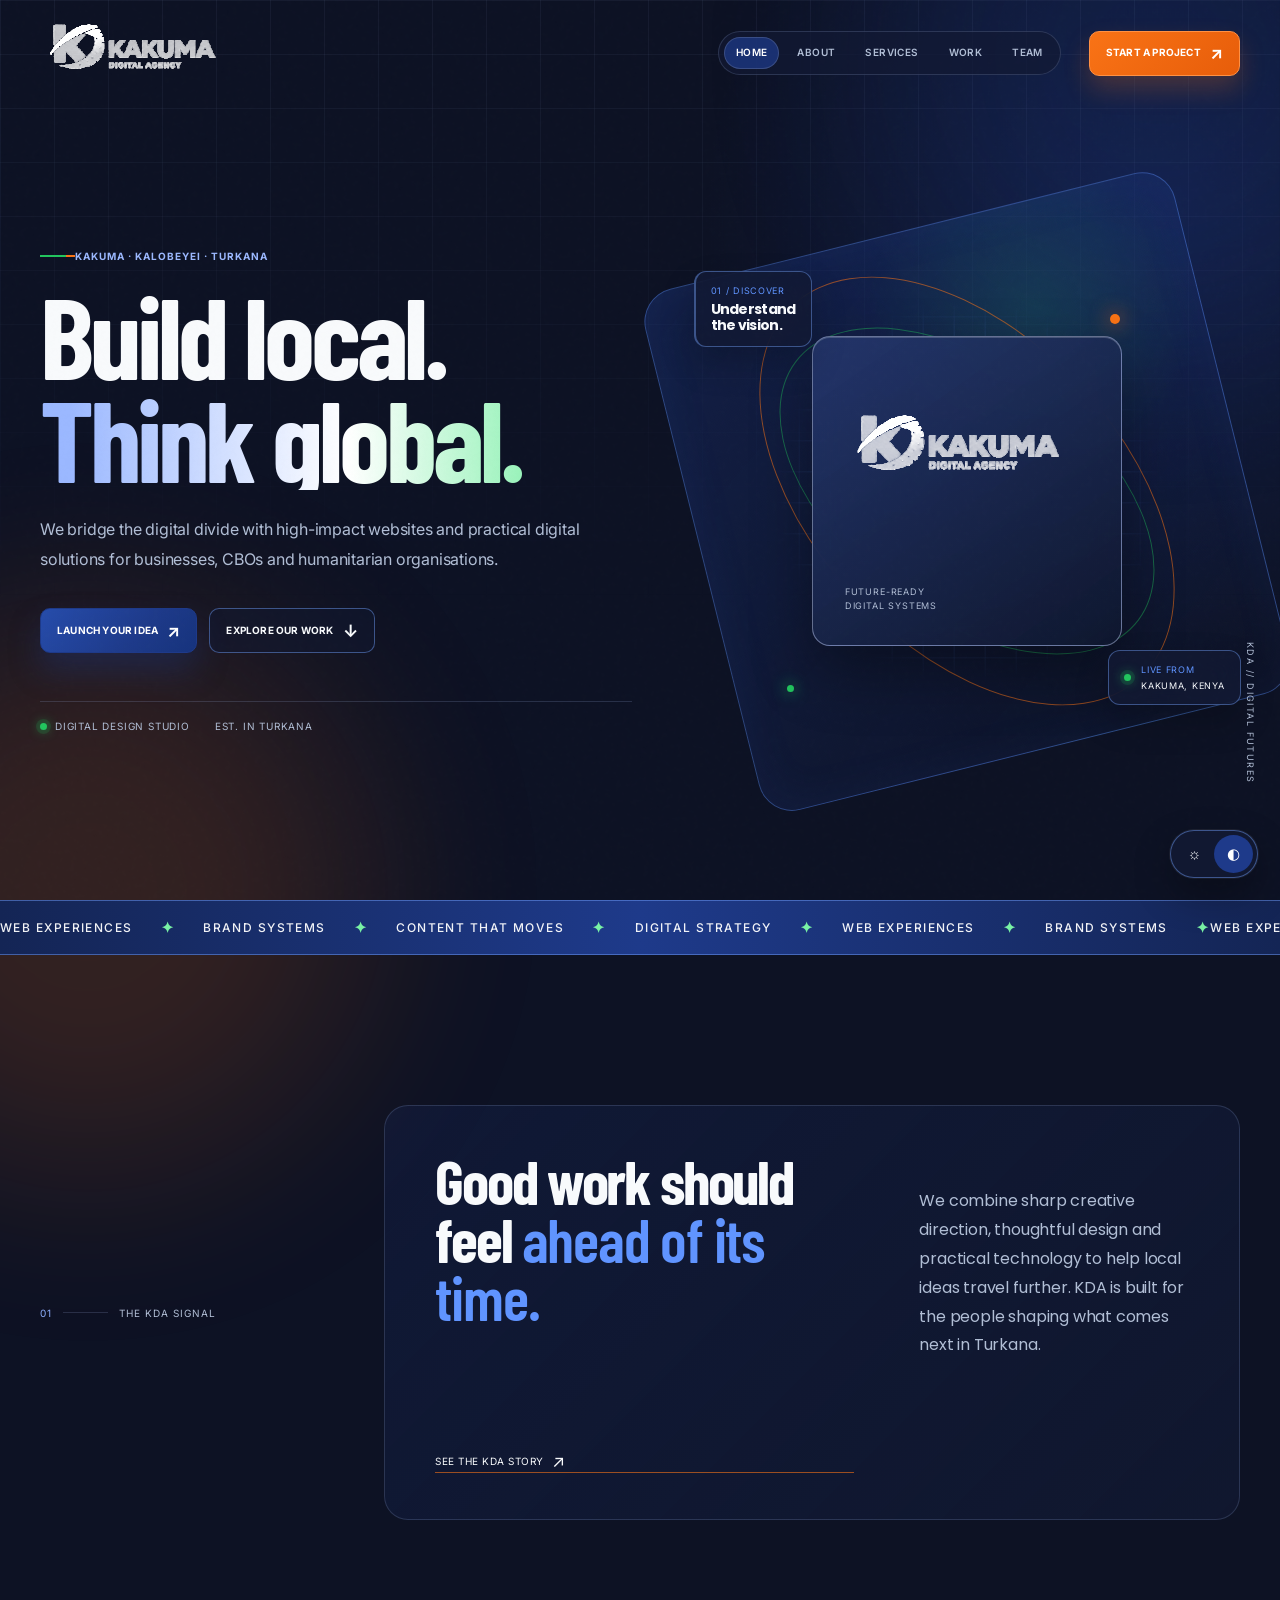
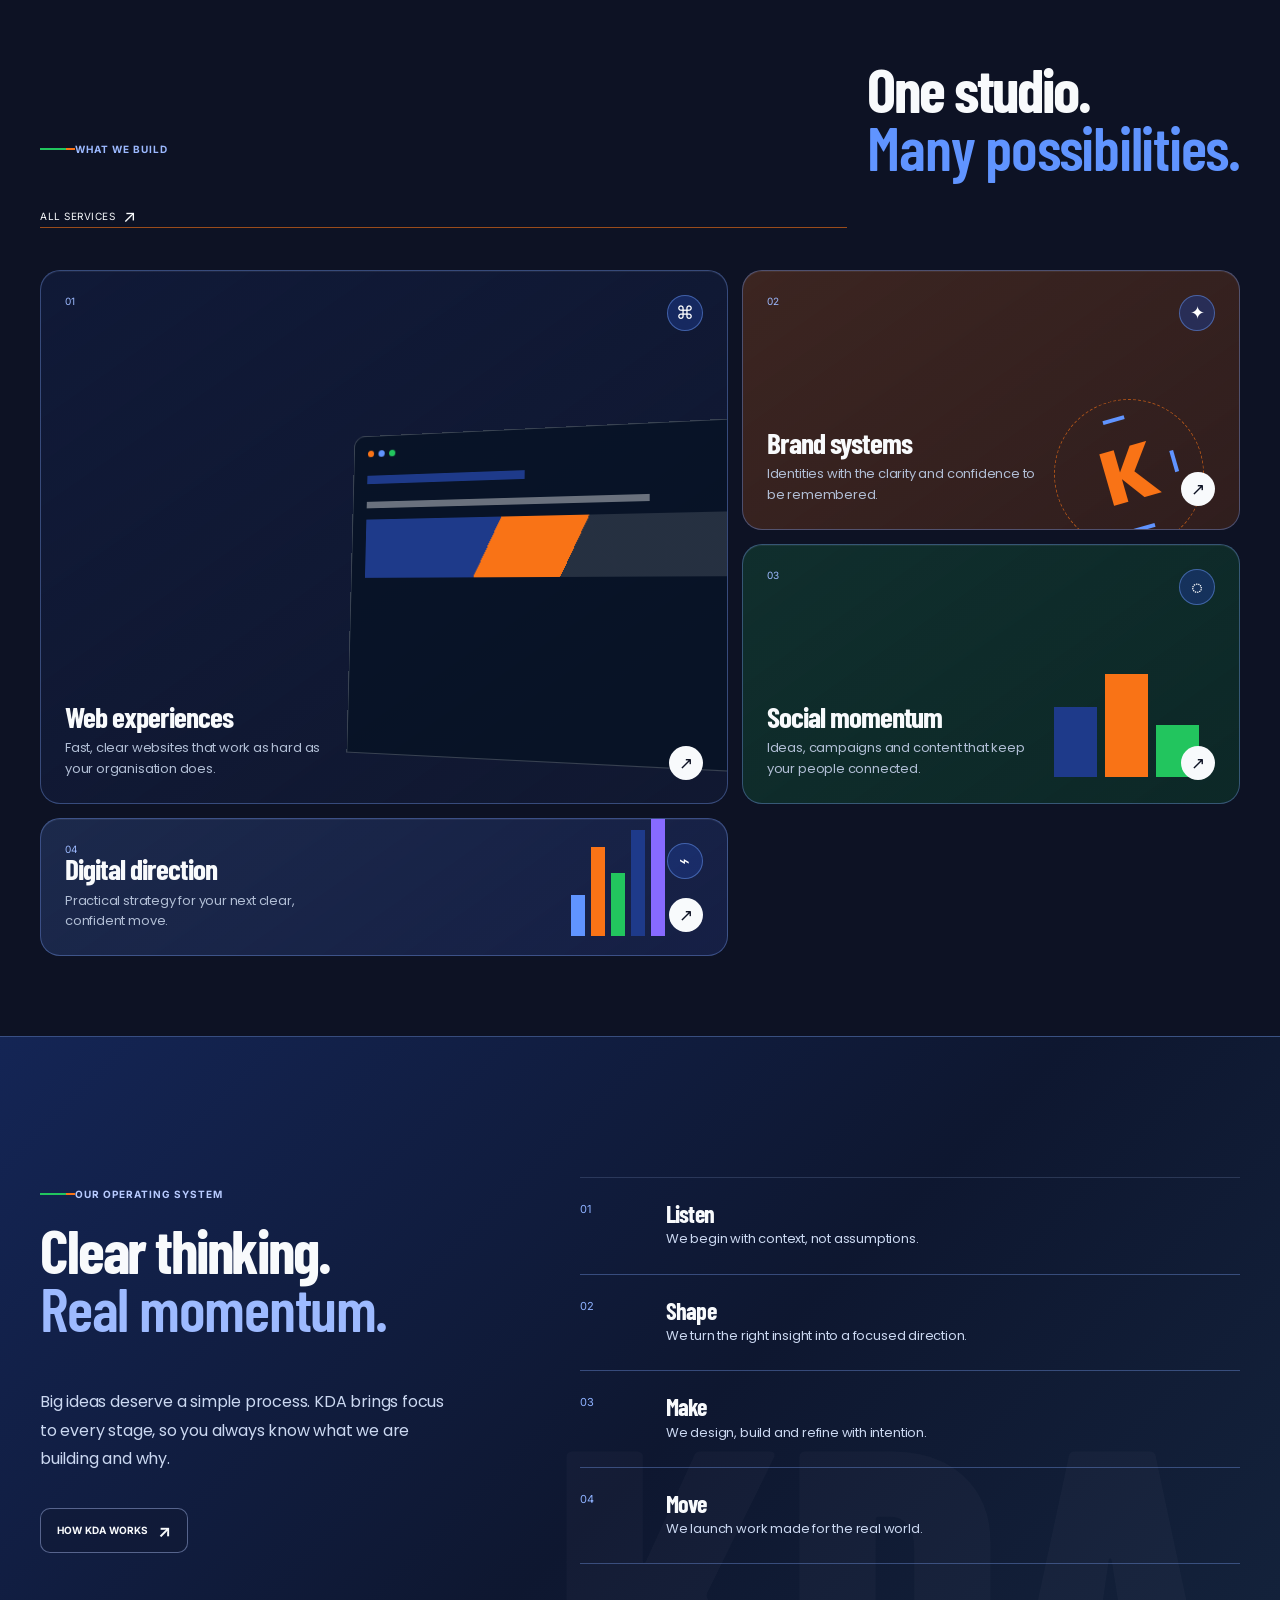
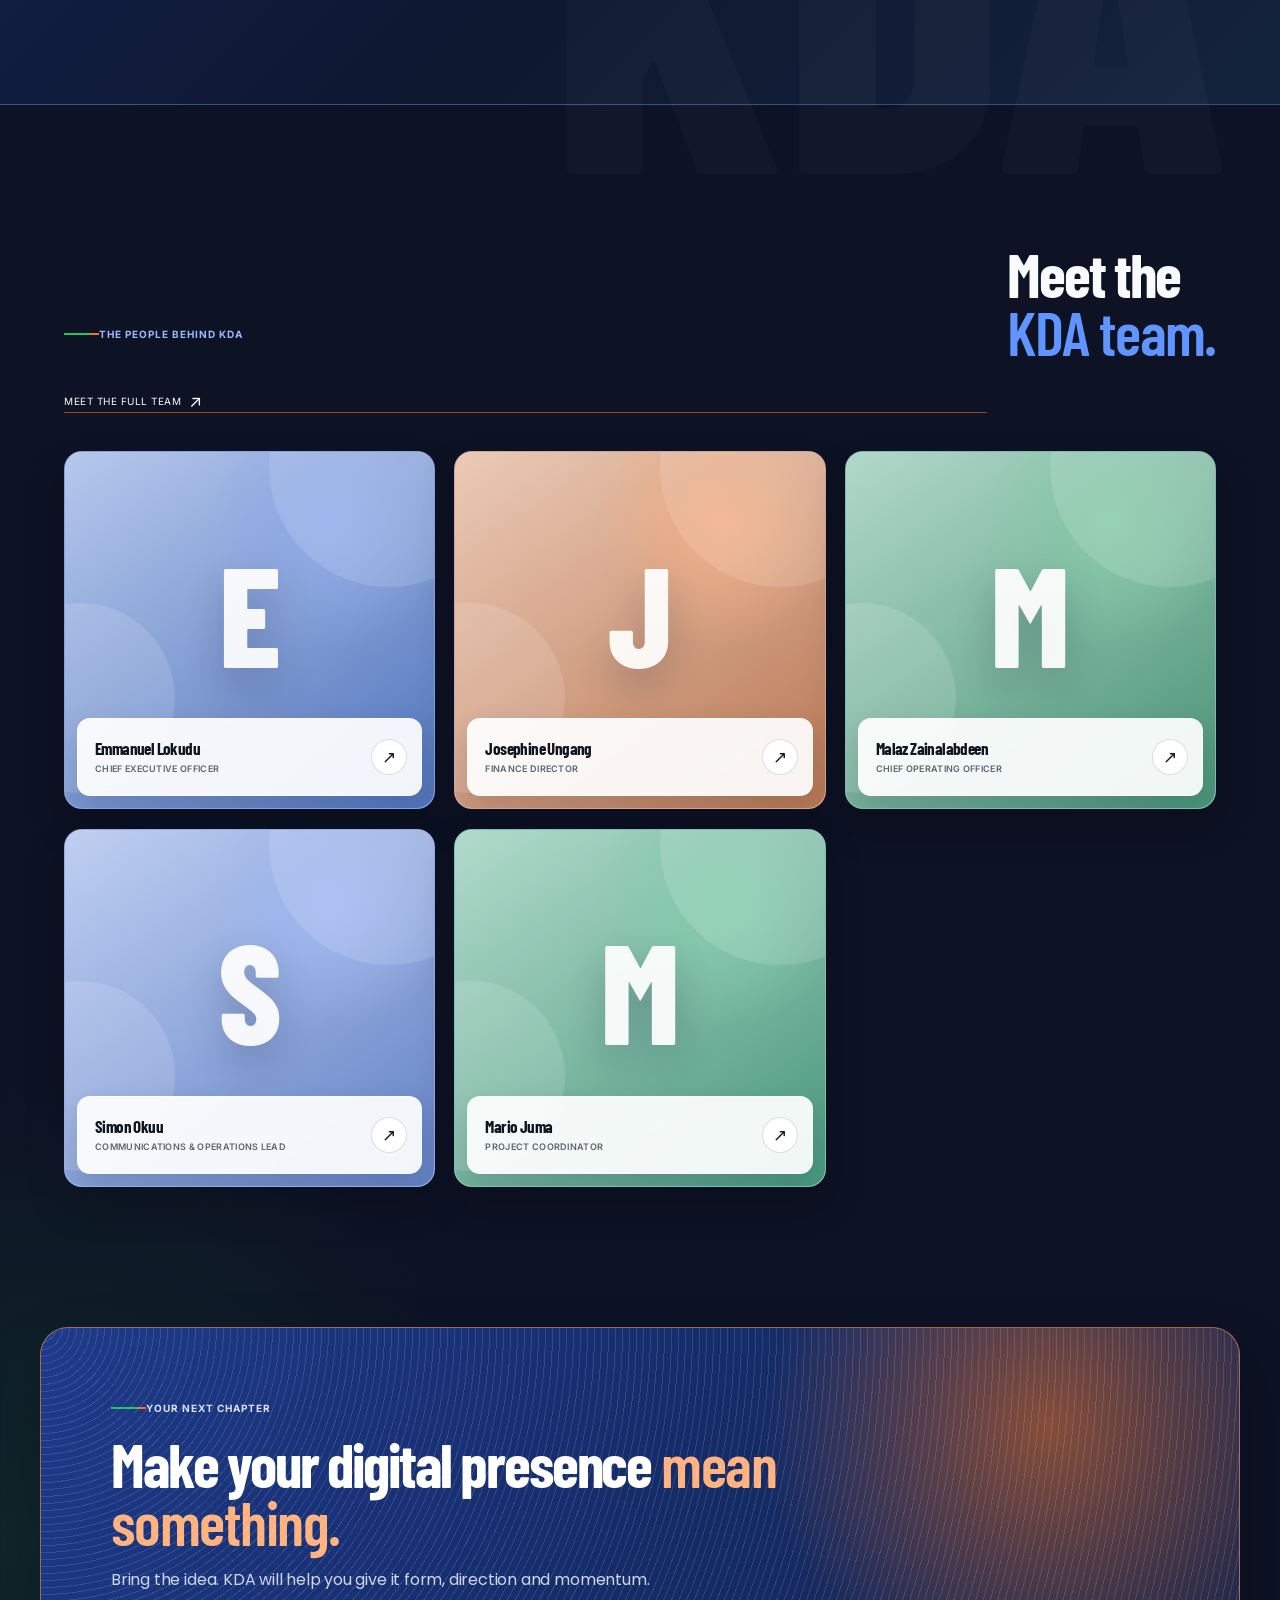
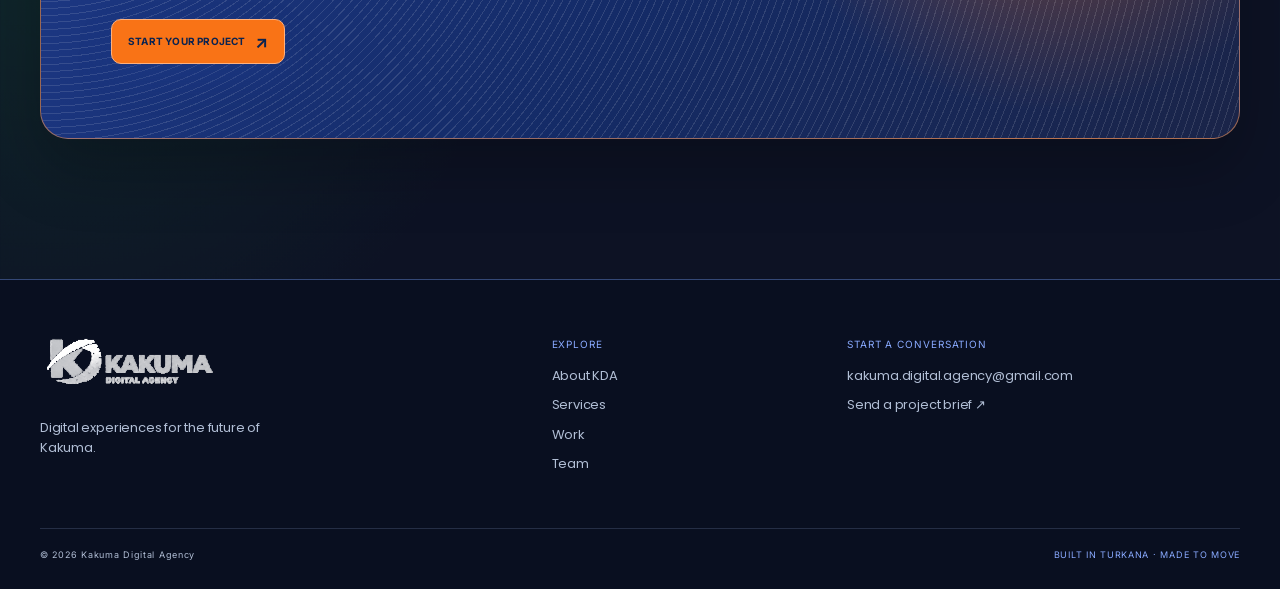
==== index.html @ 856c268f "Initial commit" ====
<!doctype html>
<html lang="en">
  <head>
    <meta charset="UTF-8" />
    <meta name="viewport" content="width=device-width, initial-scale=1.0" />
    <meta
      name="description"
      content="Kakuma Digital Agency is a youth-driven digital studio creating modern websites, brands and digital strategies from Turkana, Kenya."
    />
    <meta name="theme-color" content="#0D1224" />
    <meta
      property="og:title"
      content="Kakuma Digital Agency — Future of Kakuma"
    />
    <meta
      property="og:description"
      content="Bold digital experiences for businesses and organisations across Turkana."
    />
    <meta property="og:type" content="website" />
    <title>Kakuma Digital Agency — Future of Kakuma</title>
    <link rel="preconnect" href="https://fonts.googleapis.com" />
    <link rel="preconnect" href="https://fonts.gstatic.com" crossorigin />
    <link
      href="https://fonts.googleapis.com/css2?family=Barlow+Condensed:wght@600;700;800&family=Inter:wght@400;500;600;700&family=Poppins:wght@500;600;700;800&display=swap"
      rel="stylesheet"
    />
    <link rel="stylesheet" href="styles.css" />
    <script type="application/ld+json">
      {
        "@context": "https://schema.org",
        "@type": "ProfessionalService",
        "name": "Kakuma Digital Agency",
        "alternateName": "KDA",
        "description": "A youth-driven digital agency providing web design, brand identity, graphic design and social media management in Turkana County.",
        "areaServed": ["Kakuma", "Kalobeyei", "Turkana County"],
        "address": {
          "@type": "PostalAddress",
          "addressLocality": "Kakuma",
          "addressRegion": "Turkana County",
          "addressCountry": "KE"
        }
      }
    </script>
  </head>
  <body class="page-home" data-theme="dark">
    <a class="skip-link" href="#main">Skip to content</a>
    <div class="scroll-progress" aria-hidden="true"><span></span></div>
    <div class="ambient-orb orb-blue" aria-hidden="true"></div>
    <div class="ambient-orb orb-orange" aria-hidden="true"></div>

    <header class="site-header">
      <a class="brand" href="index.html" aria-label="Kakuma Digital Agency home"
        ><img src="assets/logo/kda-main-logo.png" alt="Future of Kakuma Digital Agency"
      /></a>
      <nav class="site-nav" id="site-nav" aria-label="Main navigation">
        <a class="is-active" href="index.html">Home</a
        ><a href="about.html">About</a><a href="services.html">Services</a
        ><a href="work.html">Work</a><a href="team.html">Team</a>
      </nav>
      <div class="header-actions">
        <a class="nav-cta" href="contact.html"
          >Start a project <span>↗</span></a
        >
        <button
          class="menu-toggle"
          type="button"
          aria-expanded="false"
          aria-controls="site-nav"
        >
          <span></span><span></span><span></span
          ><b class="sr-only">Open menu</b>
        </button>
      </div>
    </header>

    <button
      class="theme-toggle"
      type="button"
      aria-label="Switch to light mode"
      aria-pressed="true"
    >
      <span class="toggle-sun">☼</span><span class="toggle-moon">◐</span>
    </button>

    <main id="main">
      <section class="hero page-shell">
        <div class="hero-copy" data-reveal>
          <p class="eyebrow"><i></i> KAKUMA · KALOBEYEI · TURKANA</p>
          <h1>
            <span>Build local.</span><span class="hollow">Think global.</span>
          </h1>
          <p class="hero-text">
            We bridge the digital divide with high-impact websites and practical
            digital solutions for businesses, CBOs and humanitarian
            organisations.
          </p>
          <div class="hero-actions">
            <a class="button button-primary magnetic" href="contact.html"
              >Launch your idea <span>↗</span></a
            ><a class="button button-ghost" href="work.html"
              >Explore our work <span>↓</span></a
            >
          </div>
          <div class="signal-row">
            <span><b></b> DIGITAL DESIGN STUDIO</span
            ><span>EST. IN TURKANA</span>
          </div>
        </div>
        <div class="hero-visual" data-reveal>
          <div class="grid-sphere" aria-hidden="true"></div>
          <div class="orbit orbit-a" aria-hidden="true"></div>
          <div class="orbit orbit-b" aria-hidden="true"></div>
          <div class="orbit-dot dot-a" aria-hidden="true"></div>
          <div class="orbit-dot dot-b" aria-hidden="true"></div>
          <div class="logo-core">
            <img src="assets/logo/kda-main-logo.png" alt="" /><span
              >FUTURE-READY<br />DIGITAL SYSTEMS</span
            >
          </div>
          <div class="hud-card hud-top">
            <span>01 / DISCOVER</span
            ><strong>Understand<br />the vision.</strong>
          </div>
          <div class="hud-card hud-bottom">
            <span class="live-dot"></span>
            <div><small>LIVE FROM</small><strong>KAKUMA, KENYA</strong></div>
          </div>
          <p class="vertical-tag">KDA // DIGITAL FUTURES</p>
        </div>
      </section>

      <section class="marquee" aria-label="KDA services">
        <div>
          <span>WEB EXPERIENCES</span><b>✦</b><span>BRAND SYSTEMS</span><b>✦</b
          ><span>CONTENT THAT MOVES</span><b>✦</b><span>DIGITAL STRATEGY</span
          ><b>✦</b><span>WEB EXPERIENCES</span><b>✦</b><span>BRAND SYSTEMS</span
          ><b>✦</b>
        </div>
        <div>
          <span>WEB EXPERIENCES</span><b>✦</b><span>BRAND SYSTEMS</span><b>✦</b
          ><span>CONTENT THAT MOVES</span><b>✦</b><span>DIGITAL STRATEGY</span
          ><b>✦</b><span>WEB EXPERIENCES</span><b>✦</b><span>BRAND SYSTEMS</span
          ><b>✦</b>
        </div>
      </section>

      <section class="intro-section page-shell section-pad">
        <div class="section-index" data-reveal>
          <span>01</span><i></i>
          <p>THE KDA SIGNAL</p>
        </div>
        <div class="statement" data-reveal>
          <h2>Good work should feel <em>ahead of its time.</em></h2>
          <p>
            We combine sharp creative direction, thoughtful design and practical
            technology to help local ideas travel further. KDA is built for the
            people shaping what comes next in Turkana.
          </p>
          <a class="text-link" href="about.html"
            >See the KDA story <span>↗</span></a
          >
        </div>
      </section>

      <section class="bento-section page-shell" id="services">
        <div class="section-heading" data-reveal>
          <p class="eyebrow"><i></i> WHAT WE BUILD</p>
          <h2>One studio.<br /><em>Many possibilities.</em></h2>
          <a class="text-link" href="services.html"
            >All services <span>↗</span></a
          >
        </div>
        <div class="bento-grid">
          <article class="bento bento-web tilt-card" data-reveal data-tilt>
            <span class="bento-num">01</span>
            <div class="bento-icon">⌘</div>
            <div>
              <h3>Web experiences</h3>
              <p>
                Fast, clear websites that work as hard as your organisation
                does.
              </p>
            </div>
            <a href="services.html" aria-label="Explore website design">↗</a>
            <div class="browser-mock" aria-hidden="true">
              <i></i><b></b><b></b><span></span>
            </div>
          </article>
          <article class="bento bento-brand tilt-card" data-reveal data-tilt>
            <span class="bento-num">02</span>
            <div class="bento-icon">✦</div>
            <div>
              <h3>Brand systems</h3>
              <p>
                Identities with the clarity and confidence to be remembered.
              </p>
            </div>
            <a href="services.html" aria-label="Explore brand identity">↗</a>
            <div class="mark-mock" aria-hidden="true">
              <strong>K</strong><i></i><i></i><i></i>
            </div>
          </article>
          <article class="bento bento-social tilt-card" data-reveal data-tilt>
            <span class="bento-num">03</span>
            <div class="bento-icon">◌</div>
            <div>
              <h3>Social momentum</h3>
              <p>
                Ideas, campaigns and content that keep your people connected.
              </p>
            </div>
            <a href="services.html" aria-label="Explore social media management"
              >↗</a
            >
            <div class="social-mock" aria-hidden="true">
              <i></i><i></i><i></i>
            </div>
          </article>
          <article class="bento bento-strategy tilt-card" data-reveal data-tilt>
            <span class="bento-num">04</span>
            <div class="bento-icon">⌁</div>
            <div>
              <h3>Digital direction</h3>
              <p>Practical strategy for your next clear, confident move.</p>
            </div>
            <a href="services.html" aria-label="Explore digital strategy">↗</a>
            <div class="data-mock" aria-hidden="true">
              <i></i><i></i><i></i><i></i><i></i>
            </div>
          </article>
        </div>
      </section>

      <section class="process-section section-pad">
        <div class="page-shell process-layout">
          <div class="process-copy" data-reveal>
            <p class="eyebrow"><i></i> OUR OPERATING SYSTEM</p>
            <h2>Clear thinking.<br /><em>Real momentum.</em></h2>
            <p>
              Big ideas deserve a simple process. KDA brings focus to every
              stage, so you always know what we are building and why.
            </p>
            <a class="button button-ghost" href="about.html"
              >How KDA works <span>↗</span></a
            >
          </div>
          <ol class="process-steps">
            <li data-reveal>
              <span>01</span>
              <div>
                <h3>Listen</h3>
                <p>We begin with context, not assumptions.</p>
              </div>
            </li>
            <li data-reveal>
              <span>02</span>
              <div>
                <h3>Shape</h3>
                <p>We turn the right insight into a focused direction.</p>
              </div>
            </li>
            <li data-reveal>
              <span>03</span>
              <div>
                <h3>Make</h3>
                <p>We design, build and refine with intention.</p>
              </div>
            </li>
            <li data-reveal>
              <span>04</span>
              <div>
                <h3>Move</h3>
                <p>We launch work made for the real world.</p>
              </div>
            </li>
          </ol>
        </div>
      </section>

      <section class="team-preview page-shell section-pad">
        <div class="section-heading" data-reveal>
          <p class="eyebrow"><i></i> THE PEOPLE BEHIND KDA</p>
          <h2>Meet the<br /><em>KDA team.</em></h2>
          <a class="text-link" href="team.html"
            >Meet the full team <span>↗</span></a
          >
        </div>
        <div class="home-team-grid">
          <article class="home-team-card member-em" data-reveal>
            <div class="home-team-portrait" role="img" aria-label="Photo placeholder for Emmanuel Lokudu">
              <span>E</span>
            </div>
            <div class="home-team-meta">
              <div>
                <h3>Emmanuel Lokudu</h3>
                <p>Chief Executive Officer</p>
              </div>
              <a href="team.html" aria-label="View Emmanuel Lokudu’s profile">↗</a>
            </div>
          </article>
          <article class="home-team-card member-ju" data-reveal>
            <div class="home-team-portrait" role="img" aria-label="Photo placeholder for Josephine Ungang">
              <span>J</span>
            </div>
            <div class="home-team-meta">
              <div>
                <h3>Josephine Ungang</h3>
                <p>Finance Director</p>
              </div>
              <a href="team.html" aria-label="View Josephine Ungang’s profile">↗</a>
            </div>
          </article>
          <article class="home-team-card member-mz" data-reveal>
            <div class="home-team-portrait" role="img" aria-label="Photo placeholder for Malaz Zainalabdeen">
              <span>M</span>
            </div>
            <div class="home-team-meta">
              <div>
                <h3>Malaz Zainalabdeen</h3>
                <p>Chief Operating Officer</p>
              </div>
              <a href="team.html" aria-label="View Malaz Zainalabdeen’s profile">↗</a>
            </div>
          </article>
          <article class="home-team-card member-so" data-reveal>
            <div class="home-team-portrait" role="img" aria-label="Photo placeholder for Simon Okuu">
              <span>S</span>
            </div>
            <div class="home-team-meta">
              <div>
                <h3>Simon Okuu</h3>
                <p>Communications &amp; Operations Lead</p>
              </div>
              <a href="team.html" aria-label="View Simon Okuu’s profile">↗</a>
            </div>
          </article>
          <article class="home-team-card member-mj" data-reveal>
            <div class="home-team-portrait" role="img" aria-label="Photo placeholder for Mario Juma">
              <span>M</span>
            </div>
            <div class="home-team-meta">
              <div>
                <h3>Mario Juma</h3>
                <p>Project Coordinator</p>
              </div>
              <a href="team.html" aria-label="View Mario Juma’s profile">↗</a>
            </div>
          </article>
        </div>
      </section>

      <section class="cta-panel page-shell" data-reveal>
        <div class="cta-noise" aria-hidden="true"></div>
        <p class="eyebrow"><i></i> YOUR NEXT CHAPTER</p>
        <h2>Make your digital presence <em>mean something.</em></h2>
        <p>
          Bring the idea. KDA will help you give it form, direction and
          momentum.
        </p>
        <a class="button button-primary magnetic" href="contact.html"
          >Start your project <span>↗</span></a
        >
      </section>
    </main>

    <footer class="site-footer">
      <div class="page-shell footer-grid">
        <div>
          <a class="brand footer-brand" href="index.html"
            ><img
              src="assets/logo/kda-main-logo.png"
              alt="Future of Kakuma Digital Agency"
          /></a>
          <p>Digital experiences for the future of Kakuma.</p>
        </div>
        <div>
          <span>EXPLORE</span><a href="about.html">About KDA</a
          ><a href="services.html">Services</a><a href="work.html">Work</a
          ><a href="team.html">Team</a>
        </div>
        <div>
          <span>START A CONVERSATION</span
          ><a href="mailto:kakuma.digital.agency@gmail.com"
            >kakuma.digital.agency@gmail.com</a
          ><a href="contact.html">Send a project brief ↗</a>
        </div>
      </div>
      <div class="page-shell footer-bottom">
        <p>© <span id="year"></span> Kakuma Digital Agency</p>
        <p>BUILT IN TURKANA · MADE TO MOVE</p>
      </div>
    </footer>
    <script src="script.js"></script>
  </body>
</html>
---- styles.css ----
:root {
  --blue: #1e3a8a;
  --blue-glow: #6094ff;
  --orange: #f97316;
  --green: #22c55e;
  --ink: #0d1224;
  --ink-2: #121a34;
  --text: #f8fafc;
  --muted: #b1bed5;
  --line: rgba(167, 190, 238, 0.18);
  --panel: rgba(18, 26, 52, 0.76);
  --surface: #121a34;
  --shadow: 0 28px 78px rgba(0, 0, 0, 0.38);
  --on-dark-text: #edf3fb;
  --on-dark-muted: #d6deeb;
  --on-dark-accent: #c5d6ff;
  --mono: "Inter", sans-serif;
  --sans: "Poppins", Arial, sans-serif;
  --heading: "Barlow Condensed", "Poppins", sans-serif;
}
body[data-theme="light"] {
  --blue-glow: #315fb9;
  --orange: #c94f0a;
  --green: #147a3d;
  --ink: #f7f9ff;
  --ink-2: #eef2ff;
  --text: #0a142b;
  --muted: #3e4f6b;
  --line: rgba(30, 58, 138, 0.24);
  --panel: rgba(255, 255, 255, 0.94);
  --surface: #ffffff;
  --shadow: 0 24px 62px rgba(30, 58, 138, 0.12);
}
* {
  box-sizing: border-box;
}
html {
  scroll-behavior: smooth;
}
body {
  margin: 0;
  overflow-x: hidden;
  background: var(--ink);
  color: var(--text);
  font-family: var(--sans);
  line-height: 1.55;
  transition:
    background 0.35s,
    color 0.35s;
}
body::before {
  content: "";
  position: fixed;
  inset: 0;
  pointer-events: none;
  z-index: -4;
  opacity: 0.46;
  background-image:
    linear-gradient(var(--line) 1px, transparent 1px),
    linear-gradient(90deg, var(--line) 1px, transparent 1px);
  background-size: 58px 58px;
  mask-image: linear-gradient(to bottom, black, transparent 76%);
}
body::after {
  content: "";
  position: fixed;
  inset: 0;
  pointer-events: none;
  z-index: 30;
  opacity: 0.03;
  background-image: url("data:image/svg+xml,%3Csvg viewBox='0 0 180 180' xmlns='http://www.w3.org/2000/svg'%3E%3Cfilter id='n'%3E%3CfeTurbulence type='fractalNoise' baseFrequency='.9' numOctaves='4' stitchTiles='stitch'/%3E%3C/filter%3E%3Crect width='100%25' height='100%25' filter='url(%23n)' opacity='.55'/%3E%3C/svg%3E");
}
a {
  color: inherit;
  text-decoration: none;
}
button,
input,
textarea,
select {
  font: inherit;
}
button {
  cursor: pointer;
}
img {
  display: block;
  max-width: 100%;
}
.page-shell {
  width: min(1180px, calc(100% - 48px));
  margin: 0 auto;
}
.sr-only {
  position: absolute;
  width: 1px;
  height: 1px;
  overflow: hidden;
  clip: rect(0, 0, 0, 0);
  white-space: nowrap;
}
.skip-link {
  position: fixed;
  top: -100px;
  left: 1rem;
  z-index: 99;
  padding: 0.6rem 1rem;
  border-radius: 0.45rem;
  background: var(--orange);
  color: #07111f;
  font-weight: 800;
}
.skip-link:focus {
  top: 1rem;
}
.ambient-orb {
  position: fixed;
  z-index: -3;
  width: 35rem;
  height: 35rem;
  border-radius: 50%;
  filter: blur(100px);
  opacity: 0.16;
  pointer-events: none;
  animation: drift 17s ease-in-out infinite alternate;
}
.orb-blue {
  top: -14rem;
  right: -10rem;
  background: var(--blue);
}
.orb-orange {
  bottom: -17rem;
  left: -12rem;
  background: var(--orange);
  animation-delay: -8s;
}
@keyframes drift {
  to {
    transform: translate3d(-8vw, 6vh, 0) scale(1.08);
  }
}
.scroll-progress {
  position: fixed;
  z-index: 80;
  top: 0;
  left: 0;
  right: 0;
  height: 2px;
  background: transparent;
}
.scroll-progress span {
  display: block;
  height: 100%;
  width: 0;
  background: linear-gradient(
    90deg,
    var(--orange),
    var(--blue-glow),
    var(--green)
  );
  box-shadow: 0 0 13px var(--blue-glow);
}
.site-header {
  position: sticky;
  z-index: 40;
  top: 0;
  width: min(1320px, calc(100% - 48px));
  height: 84px;
  margin: 0 auto;
  display: flex;
  align-items: center;
  gap: 28px;
  border-bottom: 1px solid transparent;
  transition:
    background 0.3s,
    border 0.3s,
    box-shadow 0.3s;
}
.site-header.is-scrolled {
  background: color-mix(in srgb, var(--ink) 78%, transparent);
  border-color: var(--line);
  backdrop-filter: blur(18px);
  box-shadow: 0 9px 30px rgba(0, 0, 0, 0.06);
}
.brand img {
  width: 173px;
  height: 56px;
  object-fit: contain;
  object-position: left center;
}
.site-nav {
  display: flex;
  align-items: center;
  gap: 22px;
  margin-left: auto;
}
.site-nav a {
  position: relative;
  padding: 7px 0;
  color: var(--muted);
  font-family: var(--mono);
  font-size: 10px;
  letter-spacing: 0.08em;
  text-transform: uppercase;
}
.site-nav a::after {
  content: "";
  position: absolute;
  left: 0;
  bottom: 0;
  height: 1px;
  width: 0;
  background: var(--orange);
  transition: width 0.25s;
}
.site-nav a:hover,
.site-nav a.is-active {
  color: var(--text);
}
.site-nav a:hover::after,
.site-nav a.is-active::after {
  width: 100%;
}
.header-actions {
  display: flex;
  align-items: center;
  gap: 10px;
}
.nav-cta,
.button {
  display: inline-flex;
  align-items: center;
  justify-content: center;
  gap: 9px;
  min-height: 43px;
  padding: 0 16px;
  border: 1px solid var(--line);
  border-radius: 7px;
  font-family: var(--mono);
  font-size: 10px;
  letter-spacing: 0.04em;
  text-transform: uppercase;
  font-weight: 500;
  transition:
    transform 0.23s,
    border-color 0.23s,
    background 0.23s,
    box-shadow 0.23s;
}
.nav-cta {
  background: var(--text);
  color: var(--ink);
  border-color: var(--text);
}
.nav-cta:hover,
.button:hover {
  transform: translateY(-3px);
}
.nav-cta span,
.button span,
.text-link span {
  color: var(--orange);
  font-size: 17px;
  line-height: 0;
}
.theme-toggle {
  width: 43px;
  height: 43px;
  padding: 3px;
  display: grid;
  grid-template-columns: 1fr 1fr;
  align-items: center;
  border: 1px solid var(--line);
  border-radius: 7px;
  background: var(--panel);
  color: var(--text);
}
.theme-toggle span {
  display: grid;
  place-items: center;
  height: 31px;
  border-radius: 4px;
  font-size: 15px;
  transition:
    transform 0.25s,
    background 0.25s,
    color 0.25s;
}
body[data-theme="dark"] .toggle-moon,
body[data-theme="light"] .toggle-sun {
  background: var(--orange);
  color: #07111f;
}
.menu-toggle {
  display: none;
  width: 43px;
  height: 43px;
  place-content: center;
  gap: 4px;
  padding: 0;
  background: var(--panel);
  border: 1px solid var(--line);
  border-radius: 7px;
}
.menu-toggle span {
  width: 18px;
  height: 1px;
  background: var(--text);
  transition: transform 0.25s;
}
.eyebrow {
  display: flex;
  align-items: center;
  gap: 9px;
  margin: 0 0 21px;
  color: var(--blue-glow);
  font: 500 10px var(--mono);
  letter-spacing: 0.13em;
}
.eyebrow i {
  width: 24px;
  height: 1px;
  background: var(--orange);
  box-shadow: 9px 0 0 var(--orange);
}
h1,
h2,
h3,
p {
  margin-top: 0;
}
h1,
h2,
h3 {
  font-family: var(--sans);
  letter-spacing: -0.075em;
  line-height: 0.98;
}
h1 {
  margin-bottom: 25px;
  font-size: clamp(3.35rem, 8vw, 7.65rem);
  font-weight: 800;
}
h1 > span {
  display: block;
}
.hollow {
  color: transparent;
  -webkit-text-stroke: 1px color-mix(in srgb, var(--text) 68%, transparent);
}
h2 {
  font-size: clamp(2.35rem, 4.8vw, 4.7rem);
  font-weight: 800;
}
h2 em,
h1 em {
  color: var(--blue-glow);
  font-family: Georgia, serif;
  font-weight: 400;
  letter-spacing: -0.08em;
}
.page-lede,
.hero-text {
  color: var(--muted);
  max-width: 590px;
  font-size: 17px;
  line-height: 1.75;
}
.hero {
  min-height: calc(100vh - 84px);
  display: grid;
  grid-template-columns: 1.04fr 0.96fr;
  gap: 36px;
  align-items: center;
  padding: 80px 0 90px;
}
.hero-copy {
  position: relative;
  z-index: 2;
}
.hero-actions {
  display: flex;
  flex-wrap: wrap;
  gap: 12px;
  margin: 34px 0 48px;
}
.button-primary {
  position: relative;
  overflow: hidden;
  border-color: var(--blue);
  background: linear-gradient(135deg, var(--blue), #145ac8);
  color: #fff;
  box-shadow: 0 12px 28px rgba(39, 118, 234, 0.26);
}
.button-primary::before {
  content: "";
  position: absolute;
  inset: -100%;
  background: linear-gradient(
    105deg,
    transparent 42%,
    rgba(255, 255, 255, 0.3) 50%,
    transparent 58%
  );
  transform: translateX(-50%);
  transition: transform 0.6s;
}
.button-primary:hover::before {
  transform: translateX(50%);
}
.button-primary > * {
  position: relative;
}
.button-ghost {
  background: transparent;
  color: var(--text);
}
.button-ghost:hover {
  border-color: var(--blue-glow);
  background: var(--panel);
}
.signal-row {
  display: flex;
  flex-wrap: wrap;
  gap: 25px;
  color: var(--muted);
  font: 10px var(--mono);
  letter-spacing: 0.08em;
}
.signal-row span {
  display: flex;
  align-items: center;
  gap: 8px;
}
.signal-row b,
.live-dot {
  display: inline-block;
  width: 7px;
  height: 7px;
  border-radius: 50%;
  background: var(--green);
  box-shadow:
    0 0 0 4px color-mix(in srgb, var(--green) 14%, transparent),
    0 0 12px var(--green);
  animation: pulse 1.8s infinite;
}
@keyframes pulse {
  50% {
    opacity: 0.35;
    box-shadow: 0 0 0 8px color-mix(in srgb, var(--green) 0%, transparent);
  }
}
.hero-visual {
  min-height: 600px;
  position: relative;
  display: grid;
  place-items: center;
  isolation: isolate;
}
.hero-visual::before {
  content: "";
  position: absolute;
  inset: 8% 1%;
  z-index: -2;
  border: 1px solid var(--line);
  border-radius: 48% 52% 47% 53% / 58% 45% 55% 42%;
  background: radial-gradient(
    circle at center,
    color-mix(in srgb, var(--blue) 24%, transparent),
    transparent 58%
  );
  transform: rotate(-14deg);
}
.grid-sphere {
  position: absolute;
  width: min(31vw, 405px);
  aspect-ratio: 1;
  border: 1px solid color-mix(in srgb, var(--blue-glow) 37%, transparent);
  border-radius: 50%;
  background:
    repeating-linear-gradient(
      0deg,
      transparent 0 29px,
      color-mix(in srgb, var(--blue-glow) 18%, transparent) 30px 31px
    ),
    repeating-linear-gradient(
      90deg,
      transparent 0 29px,
      color-mix(in srgb, var(--blue-glow) 18%, transparent) 30px 31px
    );
  mask-image: radial-gradient(circle, black 43%, transparent 69%);
  animation: spin 25s linear infinite;
}
@keyframes spin {
  to {
    transform: rotate(360deg);
  }
}
.orbit {
  position: absolute;
  border: 1px solid color-mix(in srgb, var(--text) 22%, transparent);
  border-radius: 50%;
}
.orbit-a {
  width: 430px;
  height: 250px;
  transform: rotate(37deg);
  animation: orbit 12s linear infinite;
}
.orbit-b {
  width: 310px;
  height: 510px;
  transform: rotate(-43deg);
  border-color: color-mix(in srgb, var(--orange) 38%, transparent);
  animation: orbit 17s linear infinite reverse;
}
@keyframes orbit {
  to {
    transform: rotate(397deg);
  }
}
.orbit-dot {
  position: absolute;
  width: 10px;
  height: 10px;
  border-radius: 50%;
  background: var(--orange);
  box-shadow: 0 0 20px var(--orange);
}
.dot-a {
  top: 21%;
  right: 22%;
}
.dot-b {
  bottom: 17%;
  left: 17%;
  width: 7px;
  height: 7px;
  background: var(--green);
  box-shadow: 0 0 15px var(--green);
}
.logo-core {
  width: min(26vw, 310px);
  aspect-ratio: 1;
  padding: 32px;
  display: flex;
  flex-direction: column;
  justify-content: space-between;
  border: 1px solid color-mix(in srgb, var(--text) 34%, transparent);
  border-radius: 23px 0 23px 0;
  background: linear-gradient(
    145deg,
    color-mix(in srgb, var(--panel) 84%, transparent),
    color-mix(in srgb, var(--blue) 10%, transparent)
  );
  box-shadow:
    var(--shadow),
    inset 0 1px 0 rgba(255, 255, 255, 0.09);
  backdrop-filter: blur(14px);
  animation: float 5s ease-in-out infinite;
}
.logo-core img {
  width: 100%;
  object-fit: contain;
}
.logo-core span {
  color: var(--muted);
  font: 9px var(--mono);
  letter-spacing: 0.09em;
  line-height: 1.55;
}
@keyframes float {
  50% {
    transform: translateY(-14px);
  }
}
.hud-card {
  position: absolute;
  padding: 13px 15px;
  border: 1px solid var(--line);
  background: color-mix(in srgb, var(--panel) 89%, transparent);
  box-shadow: var(--shadow);
  backdrop-filter: blur(13px);
}
.hud-card span,
.hud-card small {
  display: block;
  color: var(--blue-glow);
  font: 9px var(--mono);
  letter-spacing: 0.08em;
}
.hud-card strong {
  display: block;
  margin-top: 5px;
  font-size: 14px;
  line-height: 1.15;
  letter-spacing: -0.05em;
}
.hud-top {
  top: 14%;
  left: 0;
  border-left: 2px solid var(--orange);
}
.hud-bottom {
  right: 0;
  bottom: 15%;
  display: flex;
  gap: 10px;
  align-items: center;
}
.hud-bottom strong {
  color: var(--text);
  font: 9px var(--mono);
  letter-spacing: 0.08em;
}
.vertical-tag {
  position: absolute;
  right: -16px;
  bottom: 2%;
  margin: 0;
  color: var(--muted);
  font: 9px var(--mono);
  letter-spacing: 0.16em;
  writing-mode: vertical-rl;
}
.marquee {
  display: flex;
  overflow: hidden;
  border-top: 1px solid var(--line);
  border-bottom: 1px solid var(--line);
  background: color-mix(in srgb, var(--panel) 70%, transparent);
  white-space: nowrap;
}
.marquee > div {
  display: flex;
  align-items: center;
  gap: 28px;
  min-width: max-content;
  padding: 17px 0;
  color: var(--text);
  font: 500 12px var(--mono);
  letter-spacing: 0.12em;
  animation: marquee 24s linear infinite;
}
.marquee b {
  color: var(--orange);
  font-size: 15px;
}
@keyframes marquee {
  to {
    transform: translateX(-50%);
  }
}
.section-pad {
  padding: 140px 0;
}
.intro-section {
  display: grid;
  grid-template-columns: 0.35fr 1fr;
  gap: 45px;
}
.section-index {
  display: flex;
  align-items: center;
  gap: 11px;
  color: var(--muted);
  font: 10px var(--mono);
  letter-spacing: 0.1em;
}
.section-index span {
  color: var(--orange);
}
.section-index i {
  width: 45px;
  height: 1px;
  background: var(--line);
}
.section-index p {
  margin: 0;
}
.statement {
  display: grid;
  grid-template-columns: 1.15fr 0.74fr;
  gap: 65px;
  align-items: end;
}
.statement p {
  color: var(--muted);
  font-size: 16px;
  line-height: 1.8;
}
.text-link {
  display: inline-flex;
  align-items: center;
  gap: 8px;
  margin-top: 14px;
  color: var(--text);
  border-bottom: 1px solid color-mix(in srgb, var(--orange) 60%, transparent);
  padding-bottom: 5px;
  font: 10px var(--mono);
  letter-spacing: 0.05em;
  text-transform: uppercase;
  transition: color 0.2s;
}
.text-link:hover {
  color: var(--blue-glow);
}
.section-heading {
  display: grid;
  grid-template-columns: 1fr auto;
  align-items: end;
  gap: 20px;
  margin-bottom: 42px;
}
.section-heading h2 {
  margin: 0;
}
.bento-grid {
  display: grid;
  grid-template-columns: 1.16fr 0.84fr;
  grid-template-rows: 260px 260px;
  gap: 12px;
}
.bento {
  position: relative;
  overflow: hidden;
  display: flex;
  flex-direction: column;
  justify-content: space-between;
  padding: 24px;
  border: 1px solid var(--line);
  border-radius: 11px;
  background: var(--panel);
  box-shadow: inset 0 1px 0 rgba(255, 255, 255, 0.06);
  transform-style: preserve-3d;
  transition:
    border-color 0.25s,
    box-shadow 0.25s;
}
.bento:hover {
  border-color: color-mix(in srgb, var(--blue-glow) 60%, transparent);
  box-shadow:
    0 22px 45px rgba(0, 0, 0, 0.16),
    inset 0 1px 0 rgba(255, 255, 255, 0.12);
}
.bento-web {
  grid-row: span 2;
  background: linear-gradient(
    135deg,
    color-mix(in srgb, var(--blue) 26%, var(--panel)),
    var(--panel)
  );
}
.bento-brand {
  background: linear-gradient(
    135deg,
    color-mix(in srgb, var(--orange) 18%, var(--panel)),
    var(--panel)
  );
}
.bento-social {
  background: linear-gradient(
    135deg,
    color-mix(in srgb, var(--green) 15%, var(--panel)),
    var(--panel)
  );
}
.bento-strategy {
  background: linear-gradient(
    135deg,
    color-mix(in srgb, #846eff 17%, var(--panel)),
    var(--panel)
  );
}
.bento-num {
  color: var(--muted);
  font: 10px var(--mono);
}
.bento-icon {
  position: absolute;
  top: 24px;
  right: 24px;
  display: grid;
  place-items: center;
  width: 36px;
  height: 36px;
  border: 1px solid var(--line);
  border-radius: 50%;
  color: var(--orange);
  font-size: 18px;
}
.bento h3 {
  position: relative;
  z-index: 2;
  margin: 0 0 7px;
  font-size: clamp(1.5rem, 2.3vw, 2.4rem);
}
.bento p {
  position: relative;
  z-index: 2;
  max-width: 285px;
  margin: 0;
  color: var(--muted);
  font-size: 13px;
}
.bento > a {
  position: absolute;
  z-index: 3;
  right: 24px;
  bottom: 23px;
  width: 34px;
  height: 34px;
  display: grid;
  place-items: center;
  border-radius: 50%;
  background: var(--text);
  color: var(--ink);
  font-size: 17px;
  transition: transform 0.2s;
}
.bento > a:hover {
  transform: rotate(45deg);
}
.browser-mock {
  position: absolute;
  right: -3%;
  bottom: 8%;
  width: 60%;
  height: 63%;
  padding: 15px;
  border: 1px solid rgba(255, 255, 255, 0.2);
  border-radius: 12px 0 0 0;
  background: rgba(5, 18, 36, 0.8);
  transform: perspective(600px) rotateY(-10deg) rotateX(3deg);
}
.browser-mock i {
  display: block;
  width: 7px;
  height: 7px;
  border-radius: 50%;
  background: var(--orange);
  box-shadow:
    12px 0 0 var(--blue-glow),
    24px 0 0 var(--green);
}
.browser-mock b {
  display: inline-block;
  width: 45%;
  height: 9px;
  margin: 20px 0 5px;
  background: var(--blue);
}
.browser-mock b:nth-of-type(2) {
  display: block;
  width: 78%;
  height: 7px;
  margin: 6px 0;
  background: rgba(255, 255, 255, 0.4);
}
.browser-mock b:nth-of-type(3) {
  display: block;
  width: 57%;
  height: 7px;
  margin: 0;
  background: rgba(255, 255, 255, 0.19);
}
.browser-mock span {
  display: block;
  height: 62px;
  margin-top: 12px;
  background: linear-gradient(
    115deg,
    var(--blue) 0 36%,
    var(--orange) 36% 58%,
    rgba(255, 255, 255, 0.12) 58%
  );
}
.mark-mock {
  position: absolute;
  right: 7%;
  bottom: -20px;
  width: 150px;
  height: 150px;
  display: grid;
  place-items: center;
  border: 1px dashed color-mix(in srgb, var(--orange) 60%, transparent);
  border-radius: 50%;
  transform: rotate(-16deg);
}
.mark-mock strong {
  color: var(--orange);
  font-size: 76px;
  font-weight: 800;
}
.mark-mock i {
  position: absolute;
  width: 22px;
  height: 4px;
  background: var(--blue-glow);
}
.mark-mock i:nth-of-type(1) {
  top: 16px;
}
.mark-mock i:nth-of-type(2) {
  right: 16px;
  transform: rotate(90deg);
}
.mark-mock i:nth-of-type(3) {
  bottom: 16px;
}
.social-mock {
  position: absolute;
  right: 8%;
  bottom: 10%;
  display: flex;
  gap: 8px;
  align-items: end;
}
.social-mock i {
  display: block;
  width: 43px;
  height: 70px;
  background: var(--blue);
}
.social-mock i:nth-of-type(2) {
  height: 103px;
  background: var(--orange);
}
.social-mock i:nth-of-type(3) {
  height: 52px;
  background: var(--green);
}
.data-mock {
  position: absolute;
  right: 9%;
  bottom: 14%;
  display: flex;
  gap: 6px;
  align-items: end;
  height: 118px;
}
.data-mock i {
  width: 14px;
  height: 35%;
  background: var(--blue-glow);
}
.data-mock i:nth-child(2) {
  height: 75%;
  background: var(--orange);
}
.data-mock i:nth-child(3) {
  height: 53%;
  background: var(--green);
}
.data-mock i:nth-child(4) {
  height: 90%;
  background: var(--blue);
}
.data-mock i:nth-child(5) {
  height: 100%;
  background: #876aff;
}
.process-section {
  border-top: 1px solid var(--line);
  background: color-mix(in srgb, var(--ink-2) 65%, transparent);
}
.process-layout {
  display: grid;
  grid-template-columns: 0.8fr 1.2fr;
  gap: 100px;
  align-items: center;
}
.process-copy > p:not(.eyebrow) {
  color: var(--muted);
  max-width: 420px;
  font-size: 16px;
  line-height: 1.8;
}
.process-copy .button {
  margin-top: 18px;
}
.process-steps {
  padding: 0;
  margin: 0;
  list-style: none;
  border-top: 1px solid var(--line);
}
.process-steps li {
  display: grid;
  grid-template-columns: 65px 1fr;
  gap: 21px;
  padding: 24px 0;
  border-bottom: 1px solid var(--line);
  transition:
    padding 0.25s,
    background 0.25s;
}
.process-steps li:hover {
  padding-left: 16px;
  background: color-mix(in srgb, var(--blue) 7%, transparent);
}
.process-steps li > span {
  color: var(--orange);
  font: 11px var(--mono);
}
.process-steps h3 {
  margin: 0 0 4px;
  font-size: 24px;
}
.process-steps p {
  margin: 0;
  color: var(--muted);
  font-size: 13px;
}
.team-preview .section-heading {
  margin-bottom: 38px;
}
.mini-team-grid {
  display: grid;
  grid-template-columns: repeat(4, 1fr);
  gap: 12px;
}
.mini-team-grid article {
  padding: 20px;
  border: 1px solid var(--line);
  background: var(--panel);
  transition:
    transform 0.25s,
    border 0.25s;
}
.mini-team-grid article:hover {
  transform: translateY(-7px);
  border-color: var(--orange);
}
.initial-avatar {
  position: relative;
  width: 80px;
  height: 80px;
  display: grid;
  place-items: center;
  overflow: hidden;
  margin-bottom: 36px;
  border-radius: 5px 30px 5px 30px;
  color: #fff;
  font-size: 23px;
  font-weight: 800;
  letter-spacing: -0.08em;
}
.initial-avatar::before {
  content: "";
  position: absolute;
  width: 130%;
  height: 44%;
  bottom: -16%;
  background: rgba(255, 255, 255, 0.17);
  transform: rotate(-30deg);
}
.initial-avatar > * {
  position: relative;
}
.avatar-em {
  background: linear-gradient(135deg, #2776ea, #0d356d);
}
.avatar-mz {
  background: linear-gradient(135deg, #ff9d00, #ae4a00);
}
.avatar-so {
  background: linear-gradient(135deg, #39b54a, #126c51);
}
.avatar-mj {
  background: linear-gradient(135deg, #846eff, #31258f);
}
.mini-team-grid p,
.team-content > p:first-child {
  margin: 0 0 8px;
  color: var(--blue-glow);
  font: 9px var(--mono);
  letter-spacing: 0.08em;
}
.mini-team-grid h3 {
  margin: 0;
  font-size: 19px;
}
.cta-panel {
  position: relative;
  overflow: hidden;
  margin-bottom: 140px;
  padding: 70px;
  border: 1px solid color-mix(in srgb, var(--blue) 70%, transparent);
  border-radius: 14px;
  background: linear-gradient(130deg, #0e48ab, #071a37 57%, #0b1c36);
  box-shadow: 0 25px 70px rgba(7, 40, 95, 0.3);
}
.cta-panel h2 {
  max-width: 760px;
  margin: 0 0 18px;
  color: #fff;
}
.cta-panel h2 em {
  color: #cce3ff;
}
.cta-panel > p:not(.eyebrow) {
  max-width: 540px;
  color: #cfdeff;
}
.cta-panel .button {
  margin-top: 10px;
  background: #fff;
  color: #0b2350;
  border-color: #fff;
}
.cta-noise {
  position: absolute;
  inset: 0;
  opacity: 0.12;
  background: repeating-radial-gradient(
    circle at 0 0,
    #fff 0 1px,
    transparent 1px 7px
  );
}
.site-footer {
  padding: 58px 0 20px;
  border-top: 1px solid var(--line);
  background: color-mix(in srgb, var(--ink-2) 82%, transparent);
}
.footer-grid {
  display: grid;
  grid-template-columns: 1.2fr 0.65fr 1fr;
  gap: 40px;
  padding-bottom: 54px;
}
.footer-brand img {
  width: 195px;
  height: 64px;
  object-fit: contain;
  object-position: left center;
}
.footer-grid > div > p {
  max-width: 230px;
  margin: 13px 0 0;
  color: var(--muted);
  font-size: 13px;
}
.footer-grid > div:not(:first-child) {
  display: flex;
  flex-direction: column;
  gap: 9px;
}
.footer-grid span {
  margin-bottom: 7px;
  color: var(--orange);
  font: 10px var(--mono);
  letter-spacing: 0.09em;
}
.footer-grid a:not(.brand) {
  color: var(--muted);
  font-size: 13px;
}
.footer-grid a:not(.brand):hover {
  color: var(--text);
}
.footer-bottom {
  display: flex;
  justify-content: space-between;
  gap: 20px;
  padding-top: 20px;
  border-top: 1px solid var(--line);
  color: var(--muted);
  font: 9px var(--mono);
  letter-spacing: 0.08em;
}
.page-hero {
  padding: 126px 0 100px;
}
.page-hero h1 {
  max-width: 1070px;
}
.page-hero h1 .hollow {
  display: inline;
}
.page-hero .page-lede {
  margin: 0;
}
.manifesto {
  display: grid;
  grid-template-columns: 0.73fr 1.27fr;
  gap: 110px;
  align-items: center;
}
.manifesto-mark {
  display: grid;
  place-items: center;
  width: min(28vw, 330px);
  aspect-ratio: 1;
  border-radius: 50%;
  color: var(--orange);
  background: radial-gradient(
    circle at center,
    color-mix(in srgb, var(--orange) 20%, transparent),
    transparent 66%
  );
  border: 1px solid color-mix(in srgb, var(--orange) 48%, transparent);
  box-shadow: inset 0 0 0 25px color-mix(in srgb, var(--orange) 5%, transparent);
  animation: float 6s ease-in-out infinite;
}
.manifesto-mark span {
  text-align: center;
  font: 500 22px var(--mono);
  letter-spacing: 0.12em;
  line-height: 1.5;
}
.manifesto p:not(.eyebrow) {
  max-width: 650px;
  margin: 20px 0 0;
  color: var(--muted);
  font-size: 16px;
  line-height: 1.8;
}
.values-section {
  margin: 130px 0 0;
  background: color-mix(in srgb, var(--ink-2) 68%, transparent);
}
.values-grid {
  display: grid;
  grid-template-columns: repeat(4, 1fr);
  border-top: 1px solid var(--line);
  border-left: 1px solid var(--line);
}
.values-grid article {
  min-height: 250px;
  padding: 26px 23px;
  border-right: 1px solid var(--line);
  border-bottom: 1px solid var(--line);
}
.values-grid span {
  color: var(--orange);
  font: 10px var(--mono);
}
.values-grid h3 {
  margin: 46px 0 9px;
  font-size: 21px;
}
.values-grid p {
  margin: 0;
  color: var(--muted);
  font-size: 13px;
}
.story-panel {
  display: grid;
  grid-template-columns: 1fr 1fr;
  gap: 100px;
  align-items: center;
}
.story-terminal {
  min-height: 330px;
  padding: 18px;
  display: flex;
  flex-direction: column;
  gap: 17px;
  border: 1px solid var(--line);
  background: #071426;
  box-shadow: var(--shadow);
  color: #b9d5ff;
  font: 10px var(--mono);
  letter-spacing: 0.06em;
}
.story-terminal > div {
  display: flex;
  gap: 6px;
}
.story-terminal > div i {
  width: 8px;
  height: 8px;
  border-radius: 50%;
  background: #ff5f56;
}
.story-terminal > div i:nth-child(2) {
  background: #ffbd2e;
}
.story-terminal > div i:nth-child(3) {
  background: #27c93f;
}
.story-terminal p {
  margin: 33px 0 0;
  color: var(--blue-glow);
}
.story-terminal b {
  margin-top: auto;
  color: var(--green);
  font-weight: 500;
}
.service-list {
  margin-bottom: 130px;
}
.service-line {
  display: grid;
  grid-template-columns: 60px 54px 1.08fr 0.82fr;
  gap: 19px;
  align-items: start;
  padding: 38px 0;
  border-top: 1px solid var(--line);
  transform-style: preserve-3d;
}
.service-line:last-child {
  border-bottom: 1px solid var(--line);
}
.service-line > span {
  color: var(--orange);
  font: 10px var(--mono);
}
.service-symbol {
  display: grid;
  place-items: center;
  width: 37px;
  height: 37px;
  border: 1px solid var(--line);
  border-radius: 50%;
  color: var(--blue-glow);
  font-size: 20px;
}
.service-line p:first-child {
  margin: 0 0 13px;
  color: var(--blue-glow);
  font: 9px var(--mono);
  letter-spacing: 0.1em;
}
.service-line h2 {
  margin: 0;
  font-size: clamp(2rem, 3.4vw, 3.65rem);
}
.service-detail p {
  color: var(--muted);
  font-size: 13px;
}
.service-detail ul {
  padding: 0;
  margin: 19px 0 0;
  list-style: none;
}
.service-detail li {
  padding: 5px 0;
  color: var(--text);
  font-size: 12px;
}
.service-detail li::before {
  content: "→";
  margin-right: 8px;
  color: var(--orange);
}
.service-cta {
  max-width: 900px;
  margin-bottom: 130px;
  padding: 48px;
  border-left: 2px solid var(--orange);
  background: var(--panel);
}
.service-cta h2 {
  margin: 0;
}
.service-cta > p:not(.eyebrow) {
  color: var(--muted);
}
.service-cta .button {
  margin-top: 10px;
}
.capability-stages {
  display: grid;
  gap: 20px;
  margin-bottom: 100px;
}
.capability-stage {
  position: relative;
  overflow: hidden;
  display: grid;
  grid-template-columns: 0.9fr 1.1fr;
  min-height: 420px;
  padding: 54px;
  border: 1px solid var(--line);
  border-radius: 11px;
  background: var(--panel);
}
.capability-stage > div:first-child {
  position: relative;
  z-index: 2;
  max-width: 470px;
}
.capability-stage > div:first-child > span {
  color: var(--blue-glow);
  font: 10px var(--mono);
  letter-spacing: 0.1em;
}
.capability-stage h2 {
  margin: 21px 0 16px;
}
.capability-stage p {
  color: var(--muted);
  font-size: 14px;
}
.stage-one {
  background: linear-gradient(
    118deg,
    color-mix(in srgb, var(--blue) 31%, var(--panel)),
    var(--panel)
  );
}
.stage-two {
  background: linear-gradient(
    118deg,
    color-mix(in srgb, var(--orange) 21%, var(--panel)),
    var(--panel)
  );
}
.stage-three {
  background: linear-gradient(
    118deg,
    color-mix(in srgb, var(--green) 18%, var(--panel)),
    var(--panel)
  );
}
.stage-art {
  position: relative;
  justify-self: end;
  width: 93%;
  max-width: 480px;
  height: 290px;
  align-self: center;
  border: 1px solid var(--line);
  background: color-mix(in srgb, var(--ink) 56%, transparent);
}
.browser-art {
  overflow: hidden;
  cursor: pointer;
  touch-action: manipulation;
  transform: perspective(700px) rotateY(-17deg) rotateX(4deg);
  transition:
    opacity 0.65s ease,
    transform 0.5s cubic-bezier(0.2, 0.8, 0.2, 1),
    border-color 0.35s ease,
    box-shadow 0.35s ease;
}

.browser-art > a {
  display: block;
  width: 100%;
  height: 100%;
}

.browser-art::after {
  content: "";
  position: absolute;
  z-index: 1;
  inset: 0;
  pointer-events: none;
  background: linear-gradient(
    110deg,
    transparent 28%,
    rgba(255, 255, 255, 0.16) 48%,
    transparent 68%
  );
  transform: translateX(-130%);
  transition: transform 0.7s ease;
}

.browser-art img {
  display: block;
  width: 100%;
  height: 100%;
  object-fit: cover;
  object-position: center;
  transition:
    transform 0.6s cubic-bezier(0.2, 0.8, 0.2, 1),
    filter 0.35s ease;
}

.browser-art:hover,
.browser-art:focus-within,
.browser-art.is-interacting {
  border-color: color-mix(in srgb, var(--blue-glow) 75%, white);
  box-shadow: 0 24px 55px rgba(0, 0, 0, 0.34);
  transform: perspective(700px) rotateY(-7deg) rotateX(2deg) translateY(-8px);
}

.browser-art:hover img,
.browser-art:focus-within img,
.browser-art.is-interacting img {
  filter: saturate(1.08) contrast(1.03);
  transform: scale(1.055);
}

.browser-art:hover::after,
.browser-art:focus-within::after,
.browser-art.is-interacting::after {
  transform: translateX(130%);
}

.browser-art > a:focus-visible {
  outline: 3px solid var(--blue-glow);
  outline-offset: -5px;
}

@keyframes work-card-float {
  0%,
  100% {
    transform: perspective(700px) rotateY(-5deg) rotateX(2deg)
      translateY(0);
  }
  50% {
    transform: perspective(700px) rotateY(-2deg) rotateX(1deg)
      translateY(-7px);
  }
}

@keyframes work-image-breathe {
  0%,
  100% {
    transform: scale(1.015);
  }
  50% {
    transform: scale(1.045);
  }
}

@keyframes work-card-sheen {
  0%,
  45% {
    transform: translateX(-130%);
  }
  75%,
  100% {
    transform: translateX(130%);
  }
}

@media (hover: none), (pointer: coarse) {
  .browser-art {
    animation: work-card-float 3.2s ease-in-out infinite;
    box-shadow: 0 18px 42px rgba(0, 0, 0, 0.28);
  }

  .browser-art img {
    animation: work-image-breathe 3.2s ease-in-out infinite;
  }

  .browser-art::after {
    animation: work-card-sheen 3.8s ease-in-out infinite;
  }

  .browser-art:active,
  .browser-art.is-interacting {
    animation-play-state: paused;
    border-color: var(--blue-glow);
    transform: perspective(700px) rotateY(0) rotateX(0) translateY(-3px)
      scale(0.985);
  }

  .browser-art:active img,
  .browser-art.is-interacting img {
    animation-play-state: paused;
    filter: saturate(1.1) contrast(1.04);
    transform: scale(1.06);
  }
}
.brand-art {
  display: grid;
  place-items: center;
  background: var(--orange);
}
.brand-art strong {
  position: relative;
  z-index: 2;
  color: #0f2a5b;
  font-size: 190px;
  font-weight: 800;
  letter-spacing: -0.17em;
}
.brand-art i {
  position: absolute;
  width: 150px;
  height: 10px;
  background: #0f2a5b;
}
.brand-art i:nth-of-type(1) {
  top: 35px;
  left: 35px;
}
.brand-art i:nth-of-type(2) {
  top: 35px;
  right: 35px;
  width: 45px;
}
.brand-art i:nth-of-type(3) {
  bottom: 35px;
  left: 35px;
  width: 60px;
}
.brand-art i:nth-of-type(4) {
  bottom: 35px;
  right: 35px;
}
.social-art {
  display: grid;
  grid-template-columns: 1fr 1fr 1fr;
  gap: 10px;
  padding: 13px;
}
.social-art i {
  background: var(--blue);
}
.social-art i:nth-of-type(2) {
  background: var(--green);
}
.social-art i:nth-of-type(3) {
  background: var(--orange);
}
.social-art b {
  position: absolute;
  height: 13px;
  left: 28px;
  right: 28px;
  background: rgba(255, 255, 255, 0.82);
}
.social-art b:nth-of-type(1) {
  top: 65px;
}
.social-art b:nth-of-type(2) {
  top: 87px;
  width: 42%;
}
.work-note {
  margin-bottom: 130px;
  padding: 54px;
  border: 1px dashed color-mix(in srgb, var(--orange) 50%, transparent);
  text-align: center;
}
.work-note > span {
  color: var(--orange);
  font: 10px var(--mono);
  letter-spacing: 0.13em;
}
.work-note h2 {
  margin: 16px 0;
}
.work-note > p {
  color: var(--muted);
}
.work-note .button {
  margin-top: 8px;
}
.team-grid {
  display: grid;
  grid-template-columns: repeat(2, 1fr);
  gap: 16px;
  margin-bottom: 26px;
}
.team-card {
  display: grid;
  grid-template-columns: 155px 1fr;
  min-height: 325px;
  overflow: hidden;
  border: 1px solid var(--line);
  background: var(--panel);
  transition:
    border-color 0.25s,
    transform 0.25s;
}
.team-card:hover {
  transform: translateY(-6px);
  border-color: var(--blue-glow);
}
.team-avatar {
  position: relative;
  display: grid;
  place-items: center;
  overflow: hidden;
  color: #fff;
  font-size: 32px;
  font-weight: 800;
  letter-spacing: -0.1em;
}
.team-avatar::before {
  content: "";
  position: absolute;
  width: 180%;
  height: 45%;
  bottom: -5%;
  background: rgba(255, 255, 255, 0.18);
  transform: rotate(-47deg);
}
.team-avatar::after {
  content: "";
  position: absolute;
  inset: 16px;
  border: 1px solid rgba(255, 255, 255, 0.24);
}
.team-avatar span {
  position: relative;
  z-index: 2;
}
.team-content {
  padding: 26px 24px;
}
.team-content h2 {
  margin: 0 0 8px;
  font-size: 27px;
}
.team-content h3 {
  margin: 0;
  color: var(--muted);
  font-size: 13px;
  letter-spacing: -0.03em;
  line-height: 1.35;
}
.team-description {
  margin: 16px 0 22px;
  color: var(--muted);
  font-size: 12px;
  line-height: 1.7;
}
.social-links {
  display: flex;
  flex-wrap: wrap;
  gap: 7px;
}
.social-icon {
  width: 31px;
  height: 31px;
  display: grid;
  place-items: center;
  border: 1px solid var(--line);
  border-radius: 5px;
  color: var(--text);
  transition:
    background 0.2s,
    color 0.2s,
    transform 0.2s;
}
.social-icon:not(.is-pending):hover {
  background: var(--text);
  color: var(--ink);
  transform: translateY(-3px);
}
.social-icon.is-pending {
  opacity: 0.35;
  cursor: not-allowed;
}
.social-icon svg {
  width: 15px;
  height: 15px;
  fill: none;
  stroke: currentColor;
  stroke-width: 1.7;
  stroke-linecap: round;
  stroke-linejoin: round;
}
.social-icon svg .fill {
  fill: currentColor;
  stroke: none;
}
.social-note {
  margin-bottom: 130px;
  color: var(--muted);
  font: 10px var(--mono);
  letter-spacing: 0.04em;
}
.contact-hero {
  padding: 126px 0 70px;
}
.contact-hero h1 {
  margin-bottom: 24px;
}
.contact-layout {
  display: grid;
  grid-template-columns: 0.74fr 1.26fr;
  gap: 74px;
  align-items: start;
  padding-bottom: 140px;
}
.contact-side {
  position: sticky;
  top: 105px;
}
.contact-signal {
  display: flex;
  flex-direction: column;
  gap: 11px;
  margin-bottom: 43px;
  padding: 14px;
  border: 1px solid var(--line);
  background: var(--panel);
}
.contact-signal span {
  color: var(--muted);
  font: 9px var(--mono);
  letter-spacing: 0.1em;
}
.contact-signal b {
  display: flex;
  align-items: center;
  gap: 8px;
  color: var(--green);
  font: 10px var(--mono);
  letter-spacing: 0.08em;
}
.contact-side h2 {
  margin: 0 0 17px;
  font-size: clamp(2.5rem, 4vw, 4.2rem);
}
.contact-side > p {
  color: var(--muted);
}
.contact-points {
  display: grid;
  gap: 12px;
  margin-top: 42px;
}
.contact-points p {
  display: flex;
  align-items: center;
  gap: 12px;
  margin: 0;
  color: var(--muted);
  font-size: 12px;
}
.contact-points span {
  color: var(--orange);
  font: 10px var(--mono);
}
.project-form {
  padding: 25px;
  border: 1px solid var(--line);
  background: var(--panel);
  box-shadow: var(--shadow);
}
.form-header {
  display: flex;
  align-items: center;
  justify-content: space-between;
  gap: 15px;
  margin-bottom: 24px;
  padding-bottom: 14px;
  border-bottom: 1px solid var(--line);
}
.form-header span {
  color: var(--blue-glow);
  font: 10px var(--mono);
  letter-spacing: 0.1em;
}
.form-header p {
  margin: 0;
  color: var(--muted);
  font-size: 10px;
}
.form-grid {
  display: grid;
  grid-template-columns: 1fr 1fr;
  gap: 15px;
}
.project-form label {
  display: grid;
  gap: 7px;
  color: var(--muted);
  font: 10px var(--mono);
  letter-spacing: 0.04em;
}
.project-form input,
.project-form select,
.project-form textarea {
  width: 100%;
  border: 1px solid var(--line);
  border-radius: 5px;
  outline: none;
  padding: 12px;
  background: color-mix(in srgb, var(--ink) 35%, transparent);
  color: var(--text);
  font: 13px var(--sans);
  transition:
    border-color 0.2s,
    box-shadow 0.2s;
}
.project-form select option {
  background: var(--ink);
}
.project-form input:focus,
.project-form select:focus,
.project-form textarea:focus {
  border-color: var(--blue-glow);
  box-shadow: 0 0 0 3px color-mix(in srgb, var(--blue) 18%, transparent);
}
.project-form input[type="file"] {
  padding: 8px;
  font-size: 10px;
}
.project-form small {
  color: var(--muted);
  font: 9px var(--sans);
}
.form-message {
  margin-top: 15px;
}
.project-form textarea {
  min-height: 130px;
  resize: vertical;
}
.project-form .button {
  margin-top: 20px;
  border: 0;
}
.form-note,
.form-status {
  margin: 11px 0 0;
  color: var(--muted);
  font-size: 10px;
}
.form-status {
  min-height: 14px;
  color: var(--blue-glow);
}
.form-status[data-state="success"] {
  color: var(--green);
}
.form-status[data-state="error"] {
  color: var(--orange);
}
.project-form .button:disabled {
  cursor: wait;
  opacity: 0.68;
  transform: none;
}
[data-reveal] {
  opacity: 0;
  transform: translateY(24px);
  transition:
    opacity 0.7s ease,
    transform 0.7s cubic-bezier(0.2, 0.8, 0.2, 1);
}
[data-reveal].revealed {
  opacity: 1;
  transform: translateY(0);
}

.capability-stage[data-reveal] {
  opacity: 0;
  filter: blur(5px);
  transform: translateY(54px) scale(0.975);
  transition:
    opacity 0.85s ease,
    filter 0.85s ease,
    transform 0.95s cubic-bezier(0.16, 1, 0.3, 1);
  will-change: opacity, filter, transform;
}

.capability-stage[data-reveal] > div:first-child,
.capability-stage[data-reveal] .stage-art:not(.browser-art) {
  opacity: 0;
  transition: opacity 0.65s ease;
}

.capability-stage[data-reveal] .browser-art {
  opacity: 0;
}

.capability-stage[data-reveal].revealed {
  opacity: 1;
  filter: blur(0);
  transform: translateY(0) scale(1);
}

.capability-stage[data-reveal].revealed > div:first-child {
  opacity: 1;
  transition-delay: 0.12s;
}

.capability-stage[data-reveal].revealed .stage-art {
  opacity: 1;
}

.no-motion *,
.no-motion *::before,
.no-motion *::after {
  animation: none !important;
  transition: none !important;
}
@media (max-width: 920px) {
  .site-header {
    width: calc(100% - 32px);
  }
  .site-nav {
    gap: 14px;
  }
  .nav-cta {
    display: none;
  }
  .hero {
    grid-template-columns: 1fr;
    padding-top: 50px;
  }
  .hero-visual {
    min-height: 460px;
    max-width: 600px;
    width: 100%;
    margin: auto;
  }
  .bento-grid {
    grid-template-columns: 1fr 1fr;
    grid-template-rows: 300px 250px;
  }
  .bento-web {
    grid-row: span 1;
  }
  .process-layout,
  .manifesto,
  .story-panel,
  .contact-layout {
    grid-template-columns: 1fr;
    gap: 55px;
  }
  .process-copy {
    max-width: 650px;
  }
  .contact-side {
    position: static;
  }
  .statement {
    gap: 35px;
  }
  .values-grid {
    grid-template-columns: repeat(2, 1fr);
  }
  .capability-stage {
    grid-template-columns: 1fr;
    gap: 25px;
  }
  .stage-art {
    justify-self: start;
    width: 85%;
  }
  .team-grid {
    grid-template-columns: 1fr;
  }
  .footer-grid {
    grid-template-columns: 1fr 1fr;
  }
  .footer-grid > div:first-child {
    grid-column: 1/-1;
  }
  .mini-team-grid {
    grid-template-columns: repeat(2, 1fr);
  }
}
@media (max-width: 650px) {
  .page-shell {
    width: calc(100% - 32px);
  }
  .site-header {
    height: 72px;
  }
  .brand img {
    width: 140px;
    height: 48px;
  }
  .menu-toggle {
    display: grid;
  }
  .site-nav {
    display: none;
    position: absolute;
    top: 68px;
    left: 0;
    right: 0;
    padding: 12px;
    border: 1px solid var(--line);
    border-radius: 8px;
    background: color-mix(in srgb, var(--ink) 94%, transparent);
    box-shadow: var(--shadow);
    backdrop-filter: blur(16px);
  }
  .site-nav.is-open {
    display: flex;
    flex-direction: column;
    align-items: stretch;
    gap: 0;
  }
  .site-nav a {
    padding: 12px 8px;
  }
  .theme-toggle {
    width: 40px;
    height: 40px;
  }
  .theme-toggle span {
    height: 28px;
  }
  .hero {
    min-height: 0;
    padding: 50px 0 54px;
  }
  .hero-visual {
    min-height: 350px;
  }
  .logo-core {
    width: 215px;
    padding: 23px;
  }
  .grid-sphere {
    width: 290px;
  }
  .orbit-a {
    width: 310px;
    height: 190px;
  }
  .orbit-b {
    width: 210px;
    height: 350px;
  }
  .hud-top {
    top: 5%;
  }
  .hud-bottom {
    bottom: 7%;
  }
  .vertical-tag {
    display: none;
  }
  .hollow {
    -webkit-text-stroke: 0.8px color-mix(in srgb, var(--text) 68%, transparent);
  }
  .page-lede,
  .hero-text {
    font-size: 15px;
  }
  .hero-actions {
    margin: 27px 0 34px;
  }
  .signal-row {
    gap: 13px;
    font-size: 8px;
  }
  .section-pad {
    padding: 85px 0;
  }
  .intro-section {
    grid-template-columns: 1fr;
    gap: 25px;
  }
  .statement {
    grid-template-columns: 1fr;
    gap: 20px;
  }
  .section-heading {
    grid-template-columns: 1fr;
  }
  .bento-grid {
    grid-template-columns: 1fr;
    grid-template-rows: 260px 230px 230px 230px;
  }
  .bento-web {
    grid-row: auto;
  }
  .browser-mock {
    width: 55%;
  }
  .process-layout {
    gap: 45px;
  }
  .process-steps li {
    grid-template-columns: 45px 1fr;
  }
  .mini-team-grid {
    grid-template-columns: 1fr 1fr;
  }
  .cta-panel {
    margin-bottom: 85px;
    padding: 38px 24px;
  }
  .footer-grid {
    grid-template-columns: 1fr;
    padding-bottom: 35px;
  }
  .footer-grid > div:first-child {
    grid-column: auto;
  }
  .footer-bottom {
    flex-direction: column;
  }
  .page-hero,
  .contact-hero {
    padding: 75px 0 65px;
  }
  .manifesto {
    gap: 36px;
  }
  .manifesto-mark {
    width: 230px;
  }
  .values-section {
    margin-top: 70px;
  }
  .values-grid {
    grid-template-columns: 1fr;
  }
  .story-panel {
    gap: 45px;
  }
  .service-line {
    grid-template-columns: 35px 45px 1fr;
    gap: 11px;
  }
  .service-line .service-detail {
    grid-column: 3;
  }
  .service-line h2 {
    font-size: 2rem;
  }
  .service-cta {
    padding: 30px 22px;
    margin-bottom: 85px;
  }
  .capability-stage {
    min-height: 0;
    padding: 31px 22px;
  }
  .stage-art {
    width: 100%;
    height: 210px;
  }
  .brand-art strong {
    font-size: 135px;
  }
  .work-note {
    margin-bottom: 85px;
    padding: 38px 22px;
  }
  .team-card {
    grid-template-columns: 100px 1fr;
    min-height: 0;
  }
  .team-content {
    padding: 22px 17px;
  }
  .team-content h2 {
    font-size: 23px;
  }
  .team-description {
    font-size: 11px;
  }
  .social-note {
    margin-bottom: 85px;
  }
  .contact-layout {
    padding-bottom: 85px;
  }
  .form-grid {
    grid-template-columns: 1fr;
  }
  .project-form {
    padding: 18px;
  }
}
@media (prefers-reduced-motion: reduce) {
  *,
  *::before,
  *::after {
    animation-duration: 0.01ms !important;
    animation-iteration-count: 1 !important;
    scroll-behavior: auto !important;
    transition-duration: 0.01ms !important;
  }
}

/* KDA 2026 redesign: premium community technology visual system */
body {
  background:
    radial-gradient(
      circle at 90% 4%,
      rgba(30, 58, 138, 0.34),
      transparent 28rem
    ),
    radial-gradient(
      circle at 4% 88%,
      rgba(34, 197, 94, 0.12),
      transparent 29rem
    ),
    var(--ink);
  letter-spacing: -0.012em;
}

body::before {
  opacity: 0.36;
  background-size: 54px 54px;
  mask-image: linear-gradient(to bottom, black, transparent 70%);
}

body::after {
  opacity: 0.022;
}

h1,
h2,
h3 {
  font-family: var(--heading);
  letter-spacing: -0.035em;
}

h1 {
  font-weight: 700;
  line-height: 0.9;
}

h2 {
  font-weight: 700;
  line-height: 0.94;
}

h2 em,
h1 em {
  font-family: var(--heading);
  font-style: normal;
  font-weight: 600;
  letter-spacing: -0.02em;
}

.page-shell {
  width: min(1200px, calc(100% - 48px));
}

.site-header {
  width: min(1232px, calc(100% - 36px));
  height: 82px;
  margin-top: 12px;
  padding: 0 15px 0 18px;
  border: 1px solid transparent;
  border-radius: 16px;
}

.site-header.is-scrolled {
  background: color-mix(in srgb, var(--ink) 88%, transparent);
  border-color: color-mix(in srgb, var(--blue-glow) 30%, var(--line));
  box-shadow: 0 16px 50px rgba(0, 0, 0, 0.22);
}

.brand img {
  width: 166px;
  height: 54px;
}

.site-nav {
  gap: 6px;
  margin-left: auto;
  padding: 5px;
  border: 1px solid var(--line);
  border-radius: 999px;
  background: color-mix(in srgb, var(--ink-2) 72%, transparent);
}

.site-nav a {
  padding: 8px 12px;
  border-radius: 999px;
  color: var(--muted);
  font-family: var(--mono);
  font-size: 10px;
  font-weight: 600;
  letter-spacing: 0.04em;
}

.site-nav a::after {
  display: none;
}

.site-nav a:hover,
.site-nav a.is-active {
  color: #ffffff;
  background: color-mix(in srgb, var(--blue) 73%, transparent);
  box-shadow: inset 0 0 0 1px rgba(255, 255, 255, 0.14);
}

.header-actions {
  gap: 8px;
}

.nav-cta,
.button {
  min-height: 45px;
  border-radius: 10px;
  font-family: var(--mono);
  font-weight: 700;
  letter-spacing: 0.02em;
}

.nav-cta {
  color: #fff;
  border-color: #ff9144;
  background: linear-gradient(135deg, #f97316, #e75d0a);
  box-shadow: 0 13px 26px rgba(249, 115, 22, 0.23);
}

.nav-cta span,
.button span,
.text-link span {
  color: currentColor;
}

.theme-toggle,
.menu-toggle {
  border-radius: 10px;
  border-color: var(--line);
  background: color-mix(in srgb, var(--ink-2) 88%, transparent);
}

body[data-theme="dark"] .toggle-moon,
body[data-theme="light"] .toggle-sun {
  color: #fff;
  background: var(--blue);
}

.eyebrow {
  color: #9cb9ff;
  font-size: 10px;
  font-weight: 700;
  letter-spacing: 0.1em;
}

.eyebrow i {
  width: 26px;
  height: 2px;
  background: var(--green);
  box-shadow: 9px 0 0 var(--orange);
}

.hero {
  min-height: calc(100vh - 98px);
  gap: 62px;
  padding: 92px 0 104px;
}

.hero h1 {
  max-width: 700px;
  font-size: clamp(4.1rem, 9vw, 8.7rem);
  text-wrap: balance;
}

.hollow {
  background: linear-gradient(90deg, #9bb8ff 5%, #ffffff 52%, #5aeb90 100%);
  background-clip: text;
  -webkit-background-clip: text;
  color: transparent;
  -webkit-text-fill-color: transparent;
  -webkit-text-stroke: 0;
}

.hero-text,
.page-lede {
  max-width: 580px;
  color: var(--muted);
  font-family: "Inter", sans-serif;
  font-size: 16px;
  line-height: 1.86;
}

.button-primary {
  border-color: var(--blue);
  background: linear-gradient(130deg, #264cab, #1e3a8a 62%, #16337d);
  box-shadow: 0 17px 31px rgba(30, 58, 138, 0.34);
}

.button-primary:hover {
  border-color: #83a5ff;
  background: linear-gradient(130deg, #315dc5, #214297 62%, #173985);
}

.button-ghost {
  background: color-mix(in srgb, var(--panel) 65%, transparent);
  border-color: color-mix(in srgb, var(--blue-glow) 34%, var(--line));
}

.signal-row {
  padding-top: 18px;
  border-top: 1px solid var(--line);
}

.hero-visual {
  min-height: 610px;
}

.hero-visual::before {
  inset: 6% 0;
  border-radius: 34px;
  border-color: color-mix(in srgb, var(--blue-glow) 38%, transparent);
  background:
    linear-gradient(145deg, rgba(30, 58, 138, 0.34), rgba(18, 26, 52, 0.1)),
    radial-gradient(circle at 70% 20%, rgba(34, 197, 94, 0.18), transparent 29%);
  box-shadow: inset 0 0 50px rgba(91, 141, 255, 0.06);
}

.grid-sphere {
  border-color: color-mix(in srgb, var(--blue-glow) 55%, transparent);
  opacity: 0.8;
}

.orbit-a {
  border-color: color-mix(in srgb, var(--green) 45%, transparent);
}

.orbit-b {
  border-color: color-mix(in srgb, var(--orange) 55%, transparent);
}

.logo-core {
  border-radius: 18px;
  border-color: rgba(202, 216, 255, 0.45);
  background:
    linear-gradient(145deg, rgba(55, 84, 166, 0.46), rgba(15, 23, 46, 0.78)),
    var(--panel);
  box-shadow:
    0 26px 58px rgba(0, 0, 0, 0.35),
    inset 0 1px 0 rgba(255, 255, 255, 0.19);
}

.hud-card {
  border-radius: 12px;
  border-color: color-mix(in srgb, var(--blue-glow) 31%, var(--line));
  background: color-mix(in srgb, var(--ink-2) 84%, transparent);
  box-shadow: 0 16px 35px rgba(0, 0, 0, 0.2);
}

.marquee {
  border-top-color: color-mix(in srgb, var(--blue-glow) 38%, var(--line));
  border-bottom-color: color-mix(in srgb, var(--blue-glow) 38%, var(--line));
  background: linear-gradient(90deg, #142555, #1e3a8a 50%, #142555);
}

.marquee span {
  color: rgba(255, 255, 255, 0.94);
}

.marquee b {
  color: #79f2a5;
}

.intro-section {
  padding-top: 150px;
}

.section-index span {
  color: #8eb1ff;
}

.statement {
  padding: 46px 50px;
  border: 1px solid var(--line);
  border-radius: 24px;
  background: linear-gradient(
    135deg,
    rgba(30, 58, 138, 0.17),
    rgba(18, 26, 52, 0.68)
  );
}

.statement p {
  color: var(--muted);
}

.section-heading {
  align-items: end;
}

.section-heading h2 {
  max-width: 660px;
}

.bento-grid {
  gap: 14px;
}

.bento {
  border-radius: 20px;
  border-color: color-mix(in srgb, var(--blue-glow) 22%, var(--line));
  background: linear-gradient(
    145deg,
    rgba(30, 58, 138, 0.19),
    rgba(18, 26, 52, 0.82)
  );
  box-shadow: inset 0 1px 0 rgba(255, 255, 255, 0.06);
}

.bento:hover {
  border-color: color-mix(in srgb, var(--green) 75%, #fff 0%);
  box-shadow:
    0 22px 45px rgba(0, 0, 0, 0.18),
    inset 0 1px 0 rgba(255, 255, 255, 0.11);
}

.bento-brand {
  background: linear-gradient(
    145deg,
    rgba(249, 115, 22, 0.2),
    rgba(62, 35, 28, 0.72)
  );
}

.bento-social {
  background: linear-gradient(
    145deg,
    rgba(34, 197, 94, 0.16),
    rgba(13, 51, 41, 0.68)
  );
}

.bento-strategy {
  background: linear-gradient(
    145deg,
    rgba(96, 148, 255, 0.18),
    rgba(24, 35, 78, 0.78)
  );
}

.bento-icon,
.service-symbol {
  color: #fff;
  border-color: color-mix(in srgb, var(--blue-glow) 36%, var(--line));
  background: color-mix(in srgb, var(--blue) 52%, transparent);
}

.bento-num {
  color: #9dbaff;
}

.process-section {
  position: relative;
  margin-top: 80px;
  background: linear-gradient(135deg, #142555, #0e1730 55%, #14233c);
  border-block: 1px solid color-mix(in srgb, var(--blue-glow) 24%, var(--line));
}

.process-section::before {
  content: "KDA";
  position: absolute;
  right: 4vw;
  bottom: -5.5vw;
  color: rgba(255, 255, 255, 0.025);
  font-family: var(--heading);
  font-size: min(36vw, 31rem);
  font-weight: 800;
  line-height: 0.8;
  pointer-events: none;
}

.process-layout {
  position: relative;
  z-index: 1;
}

.process-section .eyebrow {
  color: #b8cbff;
}

.process-section .process-copy h2,
.process-section .process-steps h3 {
  color: #f8fafc;
}

.process-section .process-copy h2 em {
  color: #9dbaff;
}

.process-section .process-copy > p:not(.eyebrow),
.process-section .process-steps p {
  color: #cbd8f1;
}

.process-section .button-ghost {
  color: #f8fafc;
  border-color: rgba(184, 203, 255, 0.42);
}

.process-section .button-ghost:hover {
  border-color: #9dbaff;
  background: rgba(255, 255, 255, 0.08);
}

.process-steps li {
  border-color: color-mix(in srgb, var(--blue-glow) 22%, var(--line));
}

.process-steps li > span {
  color: #8eb1ff;
}

.mini-team-grid {
  grid-template-columns: repeat(5, 1fr);
  gap: 12px;
}

.mini-team-grid article {
  min-height: 255px;
  padding: 22px 18px;
  border-radius: 16px;
  border-color: color-mix(in srgb, var(--blue-glow) 24%, var(--line));
  background: linear-gradient(
    160deg,
    rgba(20, 37, 85, 0.82),
    rgba(18, 26, 52, 0.72)
  );
}

.mini-team-grid article:hover {
  border-color: var(--green);
}

.initial-avatar,
.team-avatar {
  background: linear-gradient(135deg, #1e3a8a, #294eae) !important;
}

.avatar-mz {
  background: linear-gradient(135deg, #12643a, #22c55e) !important;
}

.avatar-ju {
  background: linear-gradient(135deg, #b54508, #f97316) !important;
}

.avatar-so {
  background: linear-gradient(135deg, #2350bc, #6094ff) !important;
}

.avatar-mj {
  background: linear-gradient(135deg, #116844, #37d271) !important;
}

.mini-team-grid p {
  color: #a7bcf0;
  line-height: 1.35;
}

.cta-panel {
  overflow: hidden;
  padding: 74px 70px;
  border: 1px solid rgba(255, 156, 92, 0.56);
  border-radius: 28px;
  background:
    radial-gradient(
      circle at 84% 24%,
      rgba(249, 115, 22, 0.49),
      transparent 27%
    ),
    linear-gradient(124deg, #1e3a8a, #142b67 53%, #1a2448);
  box-shadow: 0 30px 64px rgba(0, 0, 0, 0.22);
}

.cta-panel .eyebrow {
  color: #d8e4ff;
}

.cta-panel h2 em {
  color: #ffb27d;
}

.cta-panel > p:not(.eyebrow) {
  color: rgba(242, 246, 255, 0.84);
}

.cta-panel .button-primary {
  background: var(--orange);
  border-color: #ffb17d;
}

.site-footer {
  margin-top: 120px;
  border-top-color: color-mix(in srgb, var(--blue-glow) 26%, var(--line));
  background: #090f20;
}

.footer-grid span,
.footer-bottom p:last-child {
  color: #89aaff;
}

.footer-grid a:not(.brand):hover {
  color: var(--green);
}

.page-hero,
.contact-hero {
  padding-top: 142px;
}

.page-hero::after,
.contact-hero::after {
  content: "";
  position: absolute;
  right: max(24px, calc((100vw - 1200px) / 2));
  top: 158px;
  width: min(18vw, 220px);
  aspect-ratio: 1;
  border: 1px solid color-mix(in srgb, var(--green) 62%, transparent);
  border-radius: 36px 50% 36px 50%;
  background: linear-gradient(
    145deg,
    rgba(34, 197, 94, 0.18),
    rgba(30, 58, 138, 0.1)
  );
  transform: rotate(26deg);
  opacity: 0.76;
}

.page-hero,
.contact-hero {
  position: relative;
}

.manifesto-mark {
  color: #dcfce7;
  border-color: color-mix(in srgb, var(--green) 70%, transparent);
  background: radial-gradient(
    circle at center,
    rgba(34, 197, 94, 0.26),
    transparent 66%
  );
  box-shadow:
    inset 0 0 0 25px rgba(34, 197, 94, 0.06),
    0 24px 48px rgba(0, 0, 0, 0.15);
}

.values-section {
  border-block: 1px solid var(--line);
  background: linear-gradient(
    160deg,
    rgba(20, 37, 85, 0.72),
    rgba(13, 18, 36, 0.82)
  );
}

.values-grid {
  border-color: color-mix(in srgb, var(--blue-glow) 22%, var(--line));
  border-radius: 18px;
  overflow: hidden;
}

.values-grid article {
  min-height: 270px;
  border-color: color-mix(in srgb, var(--blue-glow) 22%, var(--line));
  background: rgba(13, 18, 36, 0.36);
  transition: background 0.25s ease;
}

.values-grid article:hover {
  background: rgba(30, 58, 138, 0.28);
}

.values-grid span {
  color: #7ca3ff;
}

.story-terminal {
  border-radius: 18px;
  border-color: color-mix(in srgb, var(--blue-glow) 38%, var(--line));
  background: linear-gradient(135deg, #0b1732, #11234d);
}

.service-line {
  position: relative;
  padding: 42px 20px;
  border-color: color-mix(in srgb, var(--blue-glow) 25%, var(--line));
  transition:
    background 0.25s ease,
    padding 0.25s ease;
}

.service-line:hover {
  padding-inline: 28px;
  background: linear-gradient(90deg, rgba(30, 58, 138, 0.25), transparent);
}

.service-line.is-coming::after {
  content: "COMING SOON";
  position: absolute;
  right: 21px;
  top: 17px;
  padding: 5px 8px;
  border: 1px solid rgba(249, 115, 22, 0.54);
  border-radius: 999px;
  color: #ffb17d;
  background: rgba(249, 115, 22, 0.08);
  font: 700 9px var(--mono);
  letter-spacing: 0.08em;
}

.service-line > span,
.service-line p:first-child {
  color: #8dafff;
}

.service-line:hover .service-symbol {
  color: #fff;
  background: var(--green);
  border-color: var(--green);
}

.service-cta {
  margin-top: 80px;
  padding: 52px;
  border: 1px solid color-mix(in srgb, var(--green) 58%, var(--line));
  border-left: 4px solid var(--green);
  border-radius: 18px;
  background: linear-gradient(
    135deg,
    rgba(34, 197, 94, 0.12),
    rgba(18, 26, 52, 0.72)
  );
}

.capability-stage {
  border-radius: 22px;
  border-color: color-mix(in srgb, var(--blue-glow) 26%, var(--line));
  box-shadow: 0 16px 38px rgba(0, 0, 0, 0.12);
}

.stage-one {
  background: linear-gradient(
    118deg,
    rgba(30, 58, 138, 0.58),
    rgba(18, 26, 52, 0.86)
  );
}

.stage-two {
  background: linear-gradient(
    118deg,
    rgba(249, 115, 22, 0.29),
    rgba(34, 25, 34, 0.87)
  );
}

.stage-three {
  background: linear-gradient(
    118deg,
    rgba(34, 197, 94, 0.24),
    rgba(13, 47, 38, 0.83)
  );
}

.stage-art {
  border-radius: 14px;
  border-color: rgba(193, 210, 255, 0.26);
}

.work-note {
  padding: 60px 50px;
  border: 1px solid rgba(249, 115, 22, 0.42);
  border-radius: 22px;
  background: linear-gradient(
    130deg,
    rgba(249, 115, 22, 0.09),
    rgba(30, 58, 138, 0.18)
  );
}

.team-grid {
  grid-template-columns: repeat(2, minmax(0, 1fr));
  gap: 18px;
}

.team-card {
  min-height: 340px;
  border-radius: 18px;
  border-color: color-mix(in srgb, var(--blue-glow) 25%, var(--line));
  background: linear-gradient(
    145deg,
    rgba(25, 42, 86, 0.74),
    rgba(14, 20, 42, 0.72)
  );
  box-shadow: 0 16px 36px rgba(0, 0, 0, 0.13);
}

.team-card:hover {
  border-color: var(--green);
  box-shadow: 0 22px 42px rgba(0, 0, 0, 0.22);
}

.team-content > p:first-child {
  color: #9db9ff;
  font-family: var(--mono);
  font-size: 9px;
  font-weight: 700;
  letter-spacing: 0.09em;
}

.team-content h2 {
  font-family: var(--heading);
  font-size: clamp(2rem, 3vw, 2.55rem);
}

.profile-pending {
  margin-top: 22px;
  color: var(--muted);
  font: 500 11px var(--mono);
}

.social-icon:not(.is-pending):hover {
  color: #fff;
  background: var(--blue);
}

.contact-signal,
.project-form {
  border-radius: 18px;
  border-color: color-mix(in srgb, var(--blue-glow) 27%, var(--line));
  background: linear-gradient(
    145deg,
    rgba(20, 37, 85, 0.63),
    rgba(18, 26, 52, 0.76)
  );
}

.contact-signal b {
  color: #75ed9f;
}

.project-form {
  padding: 32px;
  box-shadow: 0 28px 54px rgba(0, 0, 0, 0.2);
}

.project-form input,
.project-form select,
.project-form textarea {
  min-height: 46px;
  border-radius: 9px;
  border-color: color-mix(in srgb, var(--blue-glow) 23%, var(--line));
  background: rgba(8, 14, 31, 0.44);
}

.project-form input:focus,
.project-form select:focus,
.project-form textarea:focus {
  border-color: #7ca3ff;
  box-shadow: 0 0 0 4px rgba(96, 148, 255, 0.12);
}

body[data-theme="light"] .project-form input,
body[data-theme="light"] .project-form select,
body[data-theme="light"] .project-form textarea {
  background: rgba(255, 255, 255, 0.8);
}

@media (max-width: 1040px) {
  .site-nav {
    gap: 0;
  }
  .site-nav a {
    padding-inline: 9px;
  }
  .mini-team-grid {
    grid-template-columns: repeat(3, 1fr);
  }
}

@media (max-width: 760px) {
  .site-header {
    width: calc(100% - 24px);
    height: 70px;
    margin-top: 8px;
    padding-inline: 11px;
    border-color: var(--line);
    background: color-mix(in srgb, var(--ink) 88%, transparent);
  }
  .brand img {
    width: 142px;
  }
  .site-nav {
    top: 64px;
    border-radius: 14px;
    background: color-mix(in srgb, var(--ink-2) 96%, transparent);
  }
  .site-nav a {
    padding: 12px 10px;
    border-radius: 8px;
  }
  .hero {
    gap: 36px;
    padding-top: 72px;
  }
  .hero h1 {
    font-size: clamp(3.75rem, 17vw, 5.2rem);
  }
  .hero-visual {
    min-height: 390px;
  }
  .statement,
  .cta-panel,
  .service-cta,
  .work-note {
    padding: 34px 24px;
  }
  .mini-team-grid {
    grid-template-columns: repeat(2, 1fr);
  }
  .mini-team-grid article {
    min-height: 220px;
  }
  .team-grid {
    grid-template-columns: 1fr;
  }
  .page-hero::after,
  .contact-hero::after {
    top: 118px;
    width: 105px;
  }
  .service-line.is-coming::after {
    right: 8px;
  }
}

@media (max-width: 430px) {
  .mini-team-grid {
    grid-template-columns: 1fr;
  }
  .mini-team-grid article {
    min-height: 180px;
  }
  .team-card {
    grid-template-columns: 88px 1fr;
  }
  .project-form {
    padding: 20px;
  }
}

/* Home team portrait cards */
.team-preview.page-shell {
  width: 90vw;
  max-width: none;
}

.home-team-grid {
  display: grid;
  grid-template-columns: repeat(3, minmax(0, 1fr));
  gap: clamp(12px, 1.5vw, 24px);
  width: 100%;
}

.home-team-card {
  --member-accent: #5c82e8;
  position: relative;
  min-height: clamp(300px, 28vw, 390px);
  overflow: hidden;
  border: 1px solid color-mix(in srgb, var(--member-accent) 42%, var(--line));
  border-radius: 18px;
  background: #c9d2e2;
  box-shadow: 0 18px 40px rgba(0, 0, 0, 0.16);
  transition:
    border-color 0.35s ease,
    box-shadow 0.35s ease,
    transform 0.45s cubic-bezier(0.2, 0.8, 0.2, 1);
}

.home-team-card:hover {
  border-color: var(--member-accent);
  box-shadow: 0 26px 52px rgba(0, 0, 0, 0.25);
  transform: translateY(-8px);
}

.home-team-portrait {
  position: absolute;
  inset: 0;
  display: grid;
  place-items: center;
  overflow: hidden;
  background:
    radial-gradient(
      circle at 72% 20%,
      color-mix(in srgb, var(--member-accent) 55%, white),
      transparent 32%
    ),
    linear-gradient(
      145deg,
      color-mix(in srgb, var(--member-accent) 30%, #eef2f5),
      color-mix(in srgb, var(--member-accent) 58%, #7b8798)
    );
}

.home-team-portrait::before,
.home-team-portrait::after {
  content: "";
  position: absolute;
  border-radius: 50%;
  background: rgba(255, 255, 255, 0.13);
}

.home-team-portrait::before {
  width: 240px;
  height: 240px;
  top: -105px;
  right: -75px;
}

.home-team-portrait::after {
  width: 190px;
  height: 190px;
  bottom: 15px;
  left: -80px;
}

.home-team-portrait span {
  position: relative;
  z-index: 1;
  color: rgba(255, 255, 255, 0.93);
  font-family: var(--heading);
  font-size: clamp(6.4rem, 11.2vw, 8.8rem);
  font-weight: 800;
  line-height: 1;
  text-shadow: 0 18px 38px rgba(13, 22, 45, 0.2);
  transform: translateY(-18px);
  transition: transform 0.55s cubic-bezier(0.2, 0.8, 0.2, 1);
}

.home-team-card:hover .home-team-portrait span {
  transform: translateY(-24px) scale(1.05);
}

.home-team-meta {
  position: absolute;
  z-index: 2;
  right: 12px;
  bottom: 12px;
  left: 12px;
  display: grid;
  grid-template-columns: minmax(0, 1fr) auto;
  gap: 14px;
  align-items: center;
  min-height: 78px;
  padding: 14px 14px 14px 17px;
  border: 1px solid rgba(255, 255, 255, 0.78);
  border-radius: 13px;
  color: #101522;
  background: rgba(255, 255, 255, 0.92);
  box-shadow: 0 12px 28px rgba(13, 22, 45, 0.15);
  backdrop-filter: blur(12px);
  transition: transform 0.35s ease;
}

.home-team-card:hover .home-team-meta {
  transform: translateY(-3px);
}

.home-team-meta h3 {
  overflow: hidden;
  margin: 0 0 5px;
  font-size: 17px;
  line-height: 1.1;
  text-overflow: ellipsis;
  white-space: nowrap;
}

.home-team-meta p {
  margin: 0;
  color: #5c6472;
  font: 600 9px var(--mono);
  letter-spacing: 0.035em;
  line-height: 1.35;
  text-transform: uppercase;
}

.home-team-meta > a {
  display: grid;
  width: 36px;
  height: 36px;
  place-items: center;
  border: 1px solid rgba(16, 21, 34, 0.14);
  border-radius: 50%;
  color: #101522;
  background: #fff;
  font-size: 17px;
  transition:
    color 0.2s ease,
    background 0.2s ease,
    transform 0.2s ease;
}

.home-team-meta > a:hover,
.home-team-meta > a:focus-visible {
  color: #fff;
  background: var(--member-accent);
  transform: translate(2px, -2px);
}

.member-em {
  --member-accent: #3467d6;
}

.member-ju {
  --member-accent: #e46d24;
}

.member-mz {
  --member-accent: #239e60;
}

.member-so {
  --member-accent: #527ee6;
}

.member-mj {
  --member-accent: #22a46b;
}

@media (max-width: 900px) {
  .home-team-grid {
    grid-template-columns: repeat(2, minmax(0, 1fr));
  }

  .home-team-card {
    min-height: clamp(300px, 44vw, 370px);
  }
}

@media (max-width: 560px) {
  .home-team-grid {
    grid-template-columns: 1fr;
  }

  .home-team-card {
    min-height: clamp(288px, 88vw, 360px);
  }

  .home-team-meta {
    right: 9px;
    bottom: 9px;
    left: 9px;
  }
}

/* Team page: compact two-column profile roster */
.team-hero {
  display: grid;
  justify-items: center;
  padding-bottom: 82px;
  text-align: center;
}

.team-hero .eyebrow {
  justify-content: center;
}

.team-hero h1 {
  max-width: 850px;
}

.team-hero .page-lede {
  max-width: 590px;
  margin-inline: auto;
}

.team-grid.page-shell {
  width: min(90vw, 1320px);
  grid-template-columns: repeat(2, minmax(0, 1fr));
  column-gap: clamp(42px, 6vw, 94px);
  row-gap: clamp(54px, 7vw, 88px);
  margin-bottom: 58px;
}

.team-grid .team-card {
  display: grid;
  grid-template-columns: clamp(120px, 13vw, 170px) minmax(0, 1fr);
  gap: clamp(20px, 2.5vw, 34px);
  align-items: center;
  min-height: 0;
  overflow: visible;
  padding: 0;
  border: 0;
  border-radius: 0;
  background: transparent;
  box-shadow: none;
}

.team-grid .team-card:hover {
  border-color: transparent;
  box-shadow: none;
  transform: none;
}

.team-grid .team-avatar {
  width: 100%;
  aspect-ratio: 1;
  border: 2px solid color-mix(in srgb, var(--blue-glow) 75%, white);
  border-radius: 50%;
  font-family: var(--heading);
  font-size: clamp(3.8rem, 7vw, 6rem);
  letter-spacing: -0.06em;
  box-shadow:
    0 0 0 5px rgba(96, 148, 255, 0.08),
    0 20px 38px rgba(0, 0, 0, 0.2);
  transition:
    border-color 0.3s ease,
    box-shadow 0.3s ease,
    transform 0.35s cubic-bezier(0.2, 0.8, 0.2, 1);
}

.team-grid .team-card:hover .team-avatar {
  border-color: var(--green);
  box-shadow:
    0 0 0 7px rgba(34, 197, 94, 0.1),
    0 24px 44px rgba(0, 0, 0, 0.25);
  transform: translateY(-5px);
}

.team-grid .team-avatar::after {
  inset: 9px;
  border-radius: 50%;
}

.team-grid .team-content {
  min-width: 0;
  padding: 0;
}

.team-grid .team-content h2 {
  margin: 0 0 7px;
  font-size: clamp(1.45rem, 2.4vw, 2rem);
  line-height: 1.08;
}

.team-grid .team-role {
  margin: 0;
  color: #9db9ff;
  font: 600 9px var(--mono);
  letter-spacing: 0.08em;
  line-height: 1.45;
}

.team-grid .team-content h3 {
  margin-top: 14px;
  padding-top: 14px;
  border-top: 1px solid color-mix(in srgb, var(--blue-glow) 22%, var(--line));
  color: var(--text);
  font-size: 12px;
  font-weight: 600;
}

.team-grid .team-description {
  margin: 12px 0 16px;
  font-size: 11px;
  line-height: 1.65;
}

.team-grid .social-icon {
  width: 29px;
  height: 29px;
  border-radius: 50%;
  background: color-mix(in srgb, var(--panel) 82%, transparent);
}

.team-grid .profile-pending {
  margin-top: 16px;
  font-size: 9px;
}

@media (max-width: 980px) {
  .team-grid.page-shell {
    grid-template-columns: 1fr;
    width: min(88vw, 720px);
  }

  .team-grid .team-card {
    grid-template-columns: clamp(125px, 23vw, 165px) minmax(0, 1fr);
  }
}

@media (max-width: 560px) {
  .team-hero {
    padding-bottom: 58px;
  }

  .team-grid.page-shell {
    width: calc(100% - 32px);
    row-gap: 50px;
  }

  .team-grid .team-card {
    grid-template-columns: 94px minmax(0, 1fr);
    gap: 17px;
    align-items: start;
  }

  .team-grid .team-avatar {
    font-size: 3.2rem;
  }

  .team-grid .team-content h2 {
    font-size: 1.35rem;
  }
}

/* Team page light-mode contrast */
body[data-theme="light"] .team-hero .eyebrow,
body[data-theme="light"] .team-grid .team-role {
  color: #244b96;
}

body[data-theme="light"] .team-hero .hollow {
  background: linear-gradient(90deg, #17377f 5%, #315bb2 52%, #167044 100%);
  background-clip: text;
  -webkit-background-clip: text;
  color: transparent;
}

body[data-theme="light"] .team-grid .team-content h2 {
  color: #0d1933;
}

body[data-theme="light"] .team-grid .team-content h3 {
  border-top-color: rgba(30, 58, 138, 0.22);
  color: #1d2c49;
}

body[data-theme="light"] .team-grid .team-description,
body[data-theme="light"] .team-grid .profile-pending,
body[data-theme="light"] .social-note {
  color: #43536d;
}

body[data-theme="light"] .team-grid .social-icon {
  border-color: rgba(30, 58, 138, 0.24);
  color: #1e3a72;
  background: rgba(255, 255, 255, 0.92);
}

body[data-theme="light"] .team-grid .social-icon.is-pending {
  opacity: 0.5;
}

/* Global light-mode readability */
body[data-theme="light"] .eyebrow {
  color: #244b96;
}

body[data-theme="light"] .hollow {
  background: linear-gradient(90deg, #17377f 5%, #315bb2 52%, #167044 100%);
  background-clip: text;
  -webkit-background-clip: text;
  color: transparent;
}

body[data-theme="light"] .bento-num,
body[data-theme="light"] .service-line > span,
body[data-theme="light"] .service-line p:first-child,
body[data-theme="light"] .values-grid span,
body[data-theme="light"] .mini-team-grid p,
body[data-theme="light"] .team-content > p:first-child {
  color: #294f9e;
}

body[data-theme="light"] input::placeholder,
body[data-theme="light"] textarea::placeholder {
  color: #61708a;
  opacity: 1;
}

body[data-theme="light"] .text-link:hover,
body[data-theme="light"] .site-footer a:hover {
  color: #244b96;
}

/* Keep fixed dark-blue surfaces readable when the page is in light mode. */
body[data-theme="light"] .statement {
  background: linear-gradient(135deg, #263e79, #172442);
}

body[data-theme="light"] .bento {
  background: linear-gradient(145deg, #22396f, #151f3b);
}

body[data-theme="light"] .bento-brand {
  background: linear-gradient(145deg, #69381f, #261d28);
}

body[data-theme="light"] .bento-social {
  background: linear-gradient(145deg, #194d3b, #142d31);
}

body[data-theme="light"] .bento-strategy {
  background: linear-gradient(145deg, #294680, #182544);
}

body[data-theme="light"] .service-cta {
  background: linear-gradient(135deg, #173f4c, #172442);
}

body[data-theme="light"] .mini-team-grid article,
body[data-theme="light"] .stage-one {
  background: linear-gradient(145deg, #29477e, #17213c);
}

body[data-theme="light"] .stage-two {
  background: linear-gradient(145deg, #6a3b29, #251d29);
}

body[data-theme="light"] .stage-three {
  background: linear-gradient(145deg, #1d543f, #142f2b);
}

body[data-theme="light"] .contact-signal,
body[data-theme="light"] .project-form {
  background: linear-gradient(145deg, #263e72, #17213d);
}

body[data-theme="light"] .marquee span,
body[data-theme="light"] .statement h2,
body[data-theme="light"] .bento h3,
body[data-theme="light"] .process-section .process-copy h2,
body[data-theme="light"] .process-section .process-steps h3,
body[data-theme="light"] .mini-team-grid h3,
body[data-theme="light"] .cta-panel h2,
body[data-theme="light"] .values-section .section-heading h2,
body[data-theme="light"] .values-grid h3,
body[data-theme="light"] .service-cta h2,
body[data-theme="light"] .capability-stage h2 {
  color: var(--on-dark-text);
}

body[data-theme="light"] .bento p,
body[data-theme="light"] .statement p,
body[data-theme="light"] .process-section .process-copy > p:not(.eyebrow),
body[data-theme="light"] .process-section .process-steps p,
body[data-theme="light"] .cta-panel > p:not(.eyebrow),
body[data-theme="light"] .values-grid p,
body[data-theme="light"] .service-cta > p:not(.eyebrow),
body[data-theme="light"] .capability-stage p,
body[data-theme="light"] .site-footer .footer-grid > div > p,
body[data-theme="light"] .site-footer .footer-grid a:not(.brand),
body[data-theme="light"] .site-footer .footer-bottom,
body[data-theme="light"] .project-form label,
body[data-theme="light"] .project-form .form-header p,
body[data-theme="light"] .contact-signal span {
  color: var(--on-dark-muted);
}

body[data-theme="light"] .statement h2 em,
body[data-theme="light"] .statement .text-link,
body[data-theme="light"] .bento-num,
body[data-theme="light"] .process-section .eyebrow,
body[data-theme="light"] .process-section .process-copy h2 em,
body[data-theme="light"] .mini-team-grid p,
body[data-theme="light"] .cta-panel .eyebrow,
body[data-theme="light"] .values-section .eyebrow,
body[data-theme="light"] .values-section h2 em,
body[data-theme="light"] .values-grid span,
body[data-theme="light"] .story-terminal p,
body[data-theme="light"] .service-cta .eyebrow,
body[data-theme="light"] .service-cta h2 em,
body[data-theme="light"] .capability-stage > div:first-child > span,
body[data-theme="light"] .capability-stage h2 em,
body[data-theme="light"] .capability-stage .text-link,
body[data-theme="light"] .project-form .form-header span,
body[data-theme="light"] .site-footer .footer-grid span,
body[data-theme="light"] .site-footer .footer-bottom p:last-child {
  color: var(--on-dark-accent);
}

body[data-theme="light"] .bento-icon,
body[data-theme="light"] .process-section .button-ghost,
body[data-theme="light"] .service-cta .button-primary,
body[data-theme="light"] .cta-panel .button-primary {
  color: var(--on-dark-text);
}

body[data-theme="light"] .story-terminal span {
  color: var(--on-dark-muted);
}

body[data-theme="light"] .story-terminal b,
body[data-theme="light"] .contact-signal b {
  color: #83dbaa;
}

body[data-theme="light"] .site-footer a:not(.brand):hover {
  color: var(--on-dark-accent);
}

/* Floating theme control */
.theme-toggle {
  position: fixed;
  z-index: 100;
  right: max(22px, env(safe-area-inset-right));
  bottom: max(22px, env(safe-area-inset-bottom));
  width: 88px;
  height: 48px;
  padding: 4px;
  border: 1px solid color-mix(in srgb, var(--blue-glow) 34%, var(--line));
  border-radius: 999px;
  background: color-mix(in srgb, var(--ink-2) 90%, transparent);
  box-shadow:
    0 16px 38px rgba(0, 0, 0, 0.3),
    0 0 0 1px color-mix(in srgb, var(--text) 7%, transparent);
  backdrop-filter: blur(16px);
  transition:
    border-color 0.25s ease,
    box-shadow 0.25s ease,
    transform 0.25s ease;
}

.theme-toggle:hover {
  border-color: var(--blue-glow);
  box-shadow:
    0 20px 44px rgba(0, 0, 0, 0.34),
    0 0 0 4px color-mix(in srgb, var(--blue-glow) 12%, transparent);
  transform: translateY(-4px);
}

.theme-toggle:focus-visible {
  outline: 3px solid color-mix(in srgb, var(--blue-glow) 48%, transparent);
  outline-offset: 4px;
}

.theme-toggle span {
  height: 38px;
  border-radius: 50%;
}

body[data-theme="light"] .theme-toggle {
  border-color: rgba(30, 58, 138, 0.25);
  background: rgba(255, 255, 255, 0.92);
  box-shadow:
    0 16px 34px rgba(30, 58, 138, 0.2),
    0 0 0 1px rgba(30, 58, 138, 0.06);
}

@media (max-width: 650px) {
  .theme-toggle {
    right: max(14px, env(safe-area-inset-right));
    bottom: max(14px, env(safe-area-inset-bottom));
    width: 78px;
    height: 44px;
  }

  .theme-toggle span {
    height: 34px;
  }
}

/* Theme-aware agency logos */
.brand {
  position: relative;
  display: inline-flex;
  flex: 0 0 auto;
  width: 194px;
  height: 59px;
  align-items: center;
  justify-content: center;
  overflow: hidden;
  border-radius: 11px;
}

.brand img,
.footer-brand img {
  position: absolute;
  top: 50%;
  left: 50%;
  width: 270px;
  max-width: none;
  height: auto;
  object-fit: contain;
  transform: translate(-50%, -50%);
  transition: filter 0.3s ease;
}

body[data-theme="dark"] .brand img,
body[data-theme="dark"] .logo-core img {
  filter: url("assets/logo/logo-transparency.svg#remove-black") grayscale(1)
    brightness(8);
  mix-blend-mode: screen;
}

body[data-theme="light"] .brand {
  border: 1px solid rgba(30, 58, 138, 0.09);
  background: #fff;
  box-shadow: 0 7px 20px rgba(30, 58, 138, 0.08);
}

body[data-theme="light"] .brand img,
body[data-theme="light"] .logo-core img {
  filter: url("assets/logo/logo-transparency.svg#remove-black");
  mix-blend-mode: normal;
}

.logo-core img {
  transform: scale(1.35);
  transition: filter 0.3s ease;
}

body[data-theme="light"] .logo-core {
  border-color: rgba(30, 58, 138, 0.18);
  background: #fff;
  box-shadow:
    0 26px 58px rgba(30, 58, 138, 0.14),
    inset 0 1px 0 rgba(255, 255, 255, 0.9);
}

@media (max-width: 760px) {
  .brand {
    width: 162px;
    height: 52px;
  }

  .brand img,
  .footer-brand img {
    width: 234px;
  }
}

/* Responsive header and navigation */
@media (max-width: 1040px) {
  .site-header {
    width: calc(100% - 28px);
    gap: 12px;
  }

  .site-nav a {
    padding-inline: 9px;
  }

  .nav-cta {
    padding-inline: 14px;
  }
}

@media (max-width: 820px) {
  .site-header {
    height: 70px;
    margin-top: 8px;
    padding-inline: 10px;
    border-color: var(--line);
    background: color-mix(in srgb, var(--ink) 90%, transparent);
    backdrop-filter: blur(18px);
  }

  .brand {
    width: 162px;
    height: 52px;
  }

  .brand img,
  .footer-brand img {
    width: 234px;
  }

  .header-actions {
    margin-left: auto;
  }

  .menu-toggle {
    display: grid;
    flex: 0 0 43px;
  }

  .site-nav {
    display: none;
    position: absolute;
    top: calc(100% + 8px);
    right: 0;
    left: 0;
    z-index: 2;
    width: 100%;
    margin: 0;
    padding: 8px;
    border: 1px solid var(--line);
    border-radius: 14px;
    background: color-mix(in srgb, var(--ink-2) 96%, transparent);
    box-shadow: var(--shadow);
    backdrop-filter: blur(18px);
  }

  .site-nav.is-open {
    display: flex;
    flex-direction: column;
    align-items: stretch;
    gap: 3px;
  }

  .site-nav a {
    display: flex;
    min-height: 44px;
    align-items: center;
    padding: 10px 13px;
    border-radius: 8px;
  }

  .menu-toggle[aria-expanded="true"] span:nth-child(1) {
    transform: translateY(5px) rotate(45deg);
  }

  .menu-toggle[aria-expanded="true"] span:nth-child(2) {
    opacity: 0;
  }

  .menu-toggle[aria-expanded="true"] span:nth-child(3) {
    transform: translateY(-5px) rotate(-45deg);
  }
}

@media (max-width: 560px) {
  .site-header {
    width: calc(100% - 20px);
    gap: 8px;
  }

  .nav-cta {
    display: none;
  }

  .brand {
    width: 150px;
    height: 48px;
  }

  .brand img,
  .footer-brand img {
    width: 216px;
  }
}

@media (max-width: 360px) {
  .site-header {
    width: calc(100% - 12px);
    padding-inline: 7px;
  }

  .brand {
    width: 138px;
    height: 45px;
  }

  .brand img,
  .footer-brand img {
    width: 198px;
  }

  .menu-toggle {
    width: 40px;
    height: 40px;
    flex-basis: 40px;
  }
}
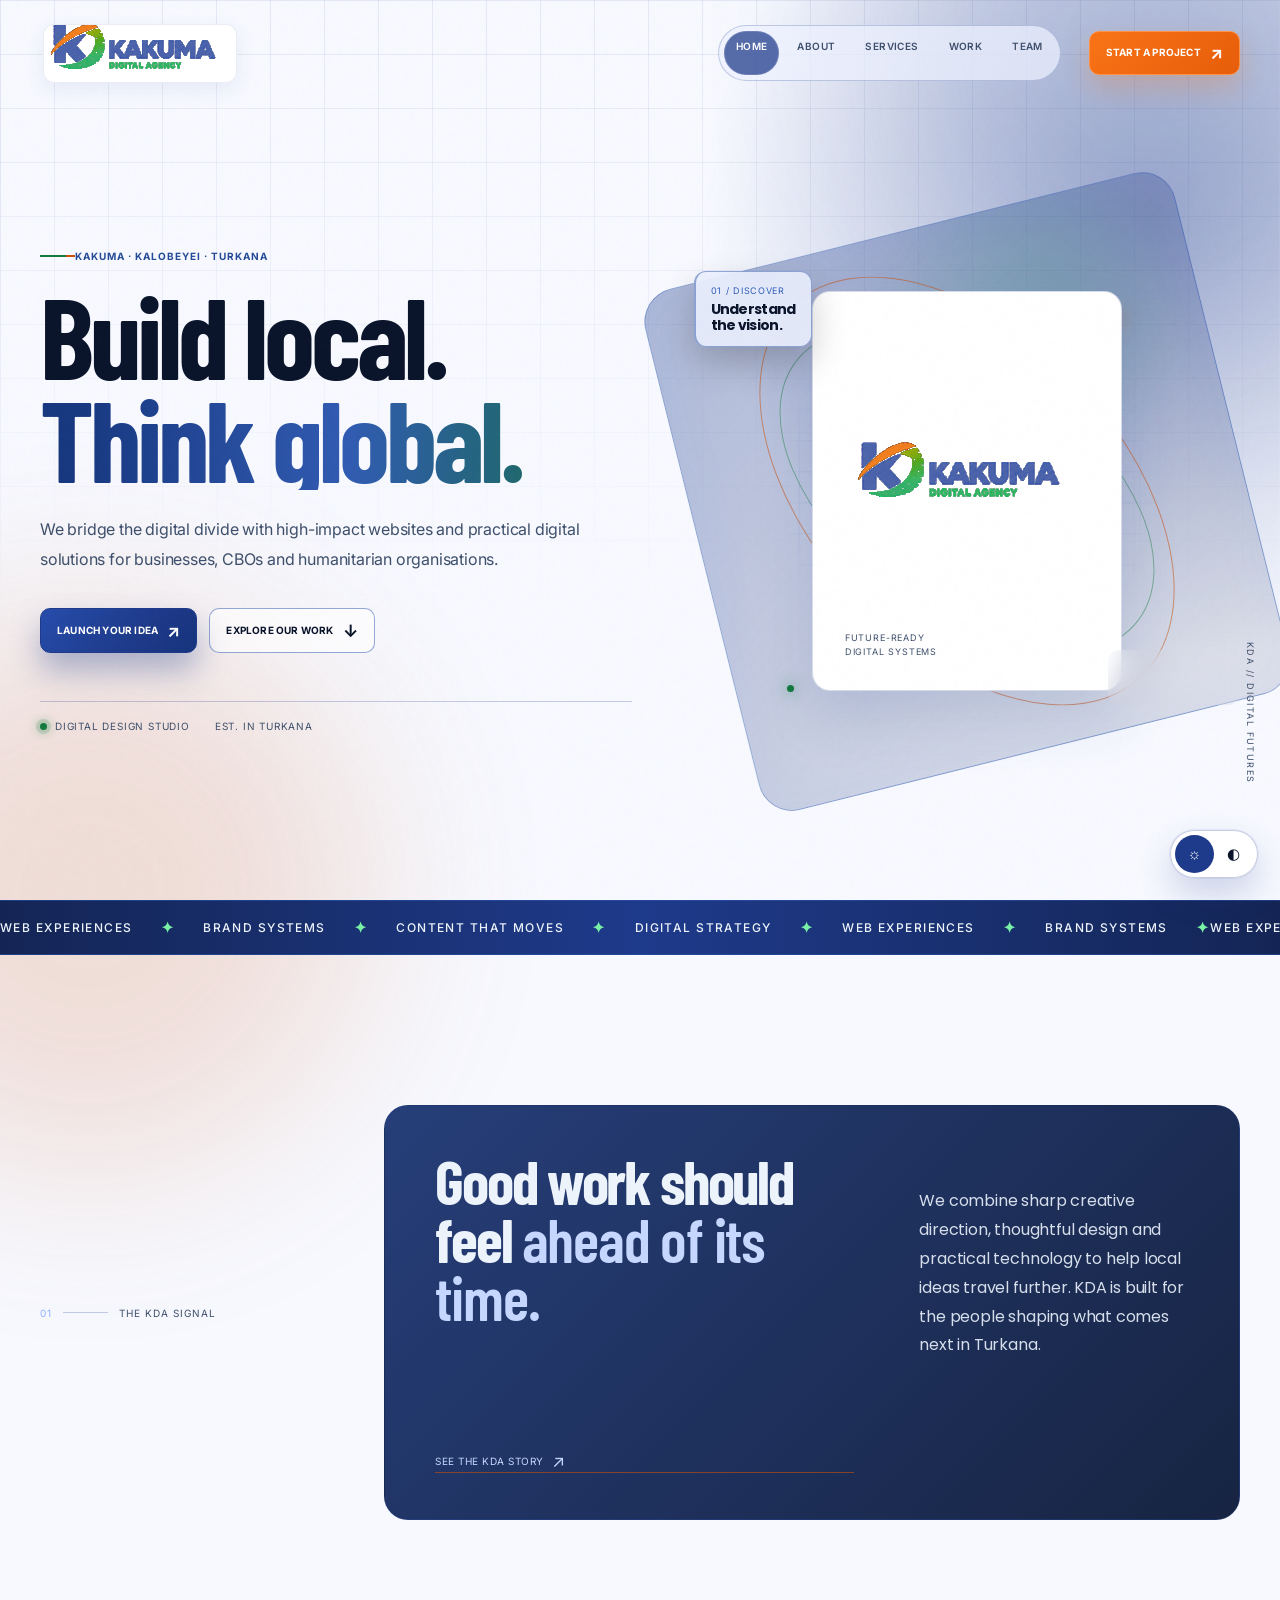
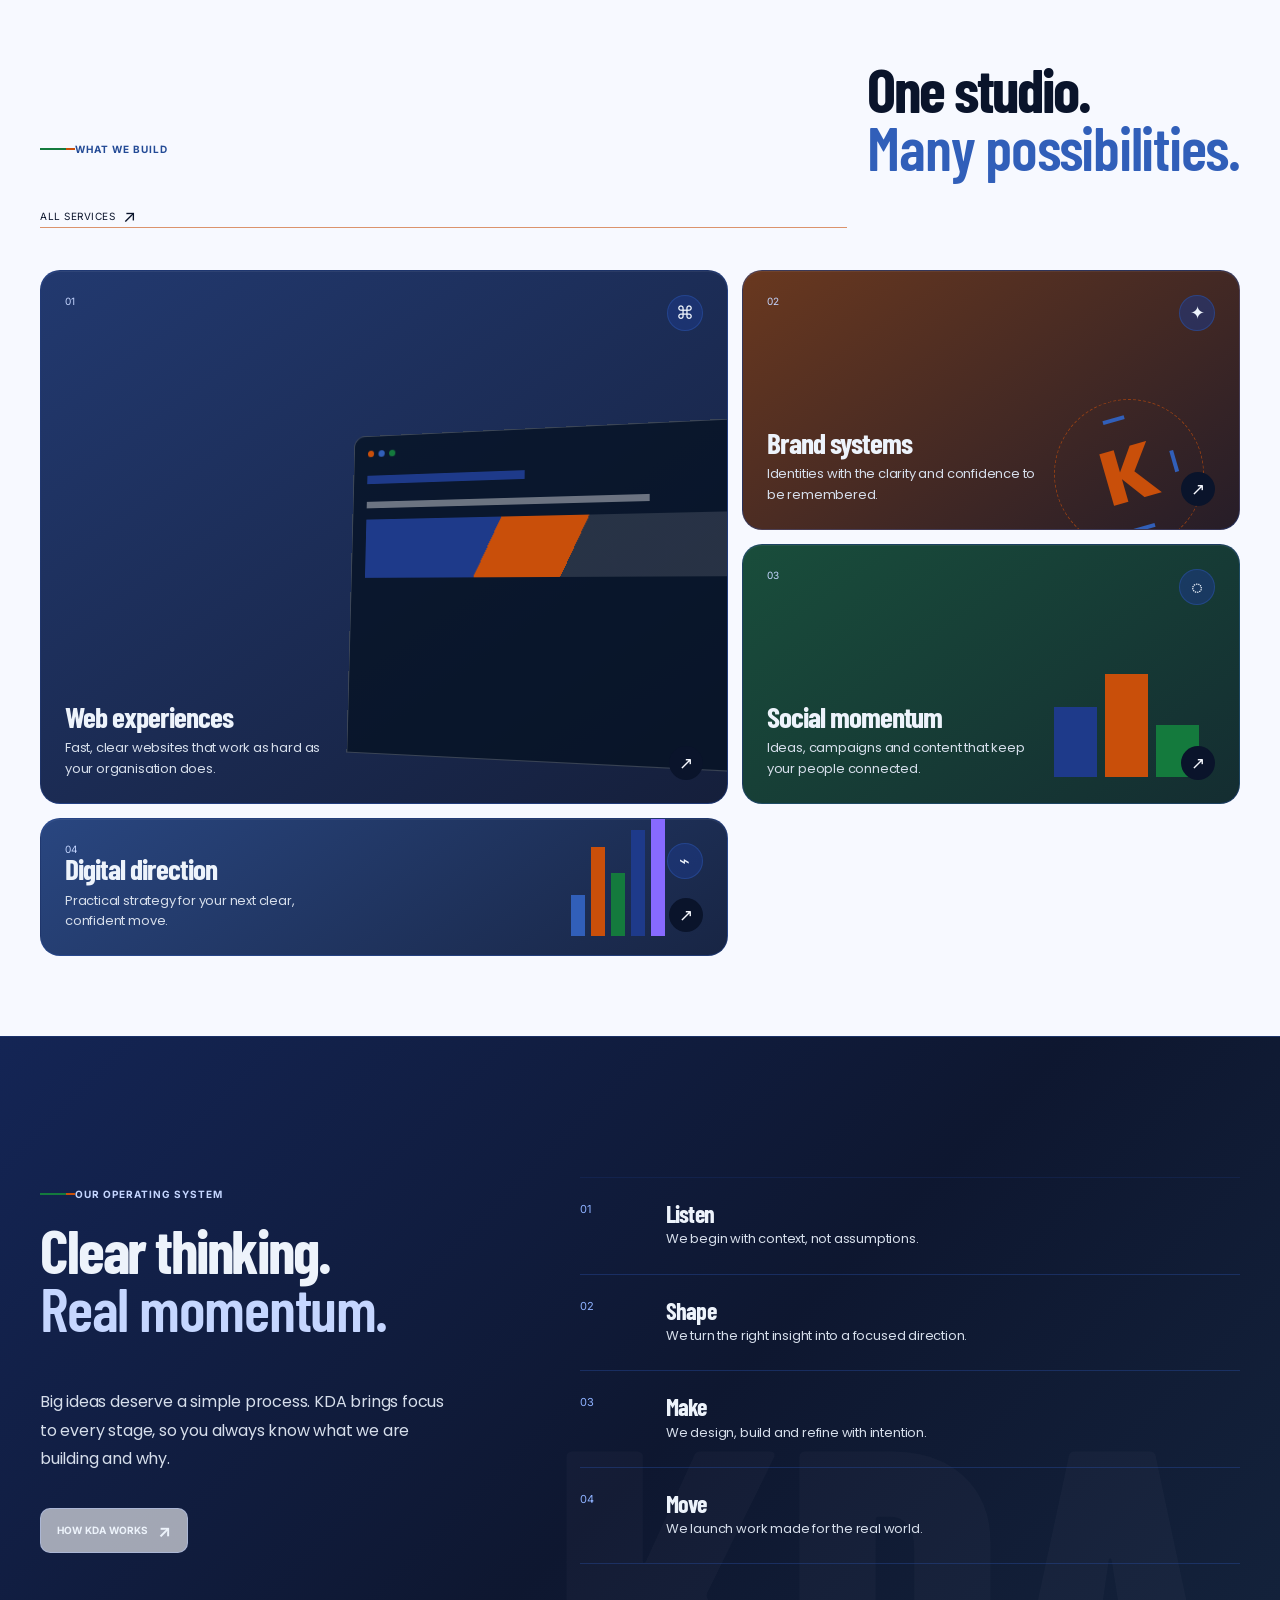
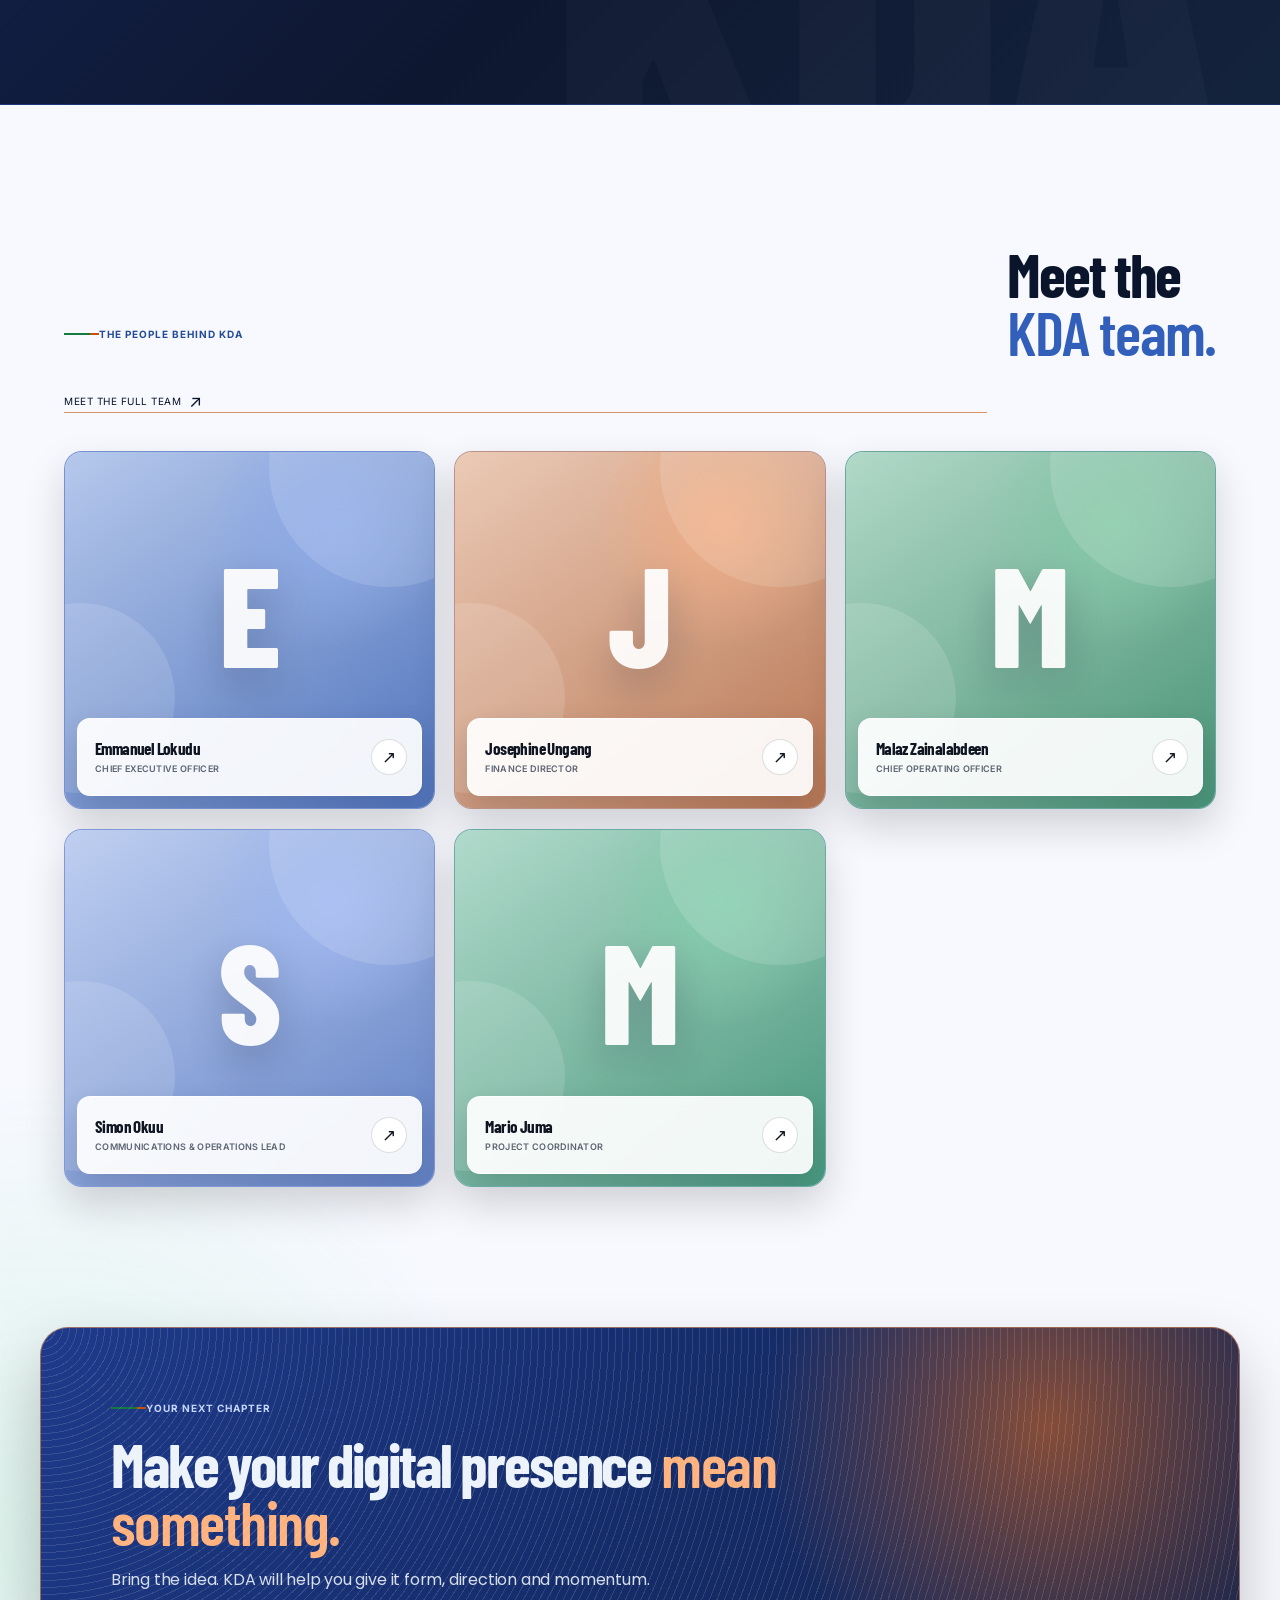
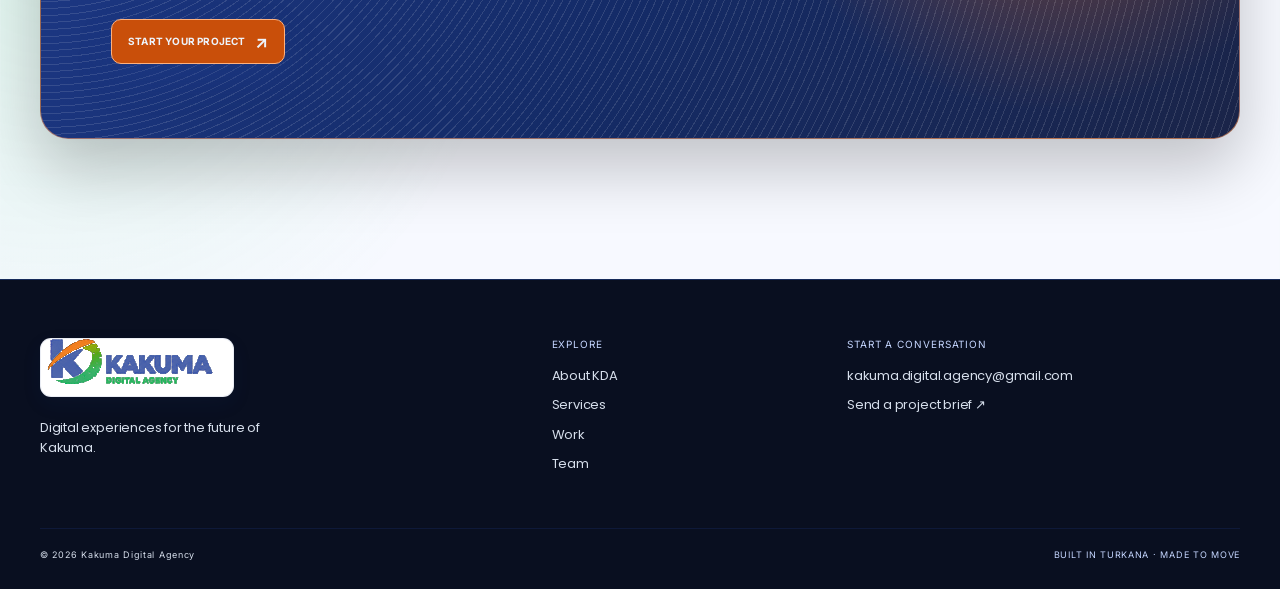
==== commit f1e2f4a8: "improved accessiblity, search engine optimization and  ui/ux" ====
--- a/index.html
+++ b/index.html
@@ -7,7 +7,7 @@
       name="description"
       content="Kakuma Digital Agency is a youth-driven digital studio creating modern websites, brands and digital strategies from Turkana, Kenya."
     />
-    <meta name="theme-color" content="#0D1224" />
+    <meta name="theme-color" content="#f7f9ff" />
     <meta
       property="og:title"
       content="Kakuma Digital Agency — Future of Kakuma"
@@ -17,6 +17,10 @@
       content="Bold digital experiences for businesses and organisations across Turkana."
     />
     <meta property="og:type" content="website" />
+    <meta property="og:url" content="https://kakuma-digital-agency.vercel.app/" />
+    <meta property="og:image" content="https://kakuma-digital-agency.vercel.app/assets/logo/kda-main-logo.png" />
+    <link rel="canonical" href="https://kakuma-digital-agency.vercel.app/" />
+<link rel="icon" href="assets/logo/favicon.png" />
     <title>Kakuma Digital Agency — Future of Kakuma</title>
     <link rel="preconnect" href="https://fonts.googleapis.com" />
     <link rel="preconnect" href="https://fonts.gstatic.com" crossorigin />
@@ -25,6 +29,7 @@
       rel="stylesheet"
     />
     <link rel="stylesheet" href="styles.css" />
+    <script>document.documentElement.classList.add("js");</script>
     <script type="application/ld+json">
       {
         "@context": "https://schema.org",
@@ -42,7 +47,7 @@
       }
     </script>
   </head>
-  <body class="page-home" data-theme="dark">
+  <body class="page-home" data-theme="light">
     <a class="skip-link" href="#main">Skip to content</a>
     <div class="scroll-progress" aria-hidden="true"><span></span></div>
     <div class="ambient-orb orb-blue" aria-hidden="true"></div>
@@ -50,7 +55,7 @@
 
     <header class="site-header">
       <a class="brand" href="index.html" aria-label="Kakuma Digital Agency home"
-        ><img src="assets/logo/kda-main-logo.png" alt="Future of Kakuma Digital Agency"
+        ><img src="assets/logo/kda-main-logo-optimized.png" width="460" height="307" alt="Future of Kakuma Digital Agency"
       /></a>
       <nav class="site-nav" id="site-nav" aria-label="Main navigation">
         <a class="is-active" href="index.html">Home</a
@@ -76,8 +81,8 @@
     <button
       class="theme-toggle"
       type="button"
-      aria-label="Switch to light mode"
-      aria-pressed="true"
+      aria-label="Switch to dark mode"
+      aria-pressed="false"
     >
       <span class="toggle-sun">☼</span><span class="toggle-moon">◐</span>
     </button>
@@ -113,7 +118,7 @@
           <div class="orbit-dot dot-a" aria-hidden="true"></div>
           <div class="orbit-dot dot-b" aria-hidden="true"></div>
           <div class="logo-core">
-            <img src="assets/logo/kda-main-logo.png" alt="" /><span
+            <img src="assets/logo/kda-main-logo-optimized.png" width="460" height="307" alt="" /><span
               >FUTURE-READY<br />DIGITAL SYSTEMS</span
             >
           </div>
@@ -368,7 +373,7 @@
         <div>
           <a class="brand footer-brand" href="index.html"
             ><img
-              src="assets/logo/kda-main-logo.png"
+              src="assets/logo/kda-main-logo-optimized.png" width="460" height="307"
               alt="Future of Kakuma Digital Agency"
           /></a>
           <p>Digital experiences for the future of Kakuma.</p>
@@ -390,6 +395,7 @@
         <p>BUILT IN TURKANA · MADE TO MOVE</p>
       </div>
     </footer>
+    <script src="site-config.js"></script>
     <script src="script.js"></script>
   </body>
 </html>
--- a/styles.css
+++ b/styles.css
@@ -3943,3 +3943,101 @@
     flex-basis: 40px;
   }
 }
+
+/* Targeted accessibility and enquiry improvements. */
+.site-nav a,
+.menu-toggle,
+.theme-toggle,
+.nav-cta {
+  min-height: 44px;
+}
+
+.site-nav a:focus-visible,
+.menu-toggle:focus-visible,
+.theme-toggle:focus-visible,
+.nav-cta:focus-visible,
+.button:focus-visible,
+.text-link:focus-visible {
+  outline: 3px solid var(--accent, #ff7a31);
+  outline-offset: 3px;
+}
+
+.project-form label,
+.form-header p,
+.form-note,
+.form-status,
+.project-form small {
+  font-size: max(12px, 0.78rem);
+}
+
+.form-honeypot {
+  position: absolute !important;
+  left: -10000px !important;
+  width: 1px !important;
+  height: 1px !important;
+  overflow: hidden !important;
+}
+
+.whatsapp-slot {
+  margin-top: 12px;
+}
+
+.whatsapp-required {
+  margin: 0;
+  color: var(--muted);
+  font-size: 0.82rem;
+}
+
+.whatsapp-float {
+  position: fixed;
+  z-index: 90;
+  right: 20px;
+  bottom: 20px;
+  min-height: 48px;
+  display: inline-flex;
+  align-items: center;
+  padding: 11px 18px;
+  border-radius: 999px;
+  background: #167c4a;
+  color: #fff;
+  font-size: 14px;
+  font-weight: 700;
+  box-shadow: 0 12px 30px rgba(0, 0, 0, 0.26);
+}
+
+/* Content stays visible if JavaScript fails. */
+[data-reveal] {
+  opacity: 1;
+  transform: none;
+}
+
+.js [data-reveal] {
+  opacity: 0;
+  transform: translateY(24px);
+}
+
+.js [data-reveal].revealed {
+  opacity: 1;
+  transform: translateY(0);
+}
+
+html:not(.js) .capability-stage[data-reveal] > div,
+html:not(.js) .capability-stage[data-reveal] .stage-art {
+  opacity: 1 !important;
+  transform: none !important;
+}
+
+@media (max-width: 560px) {
+  .whatsapp-float {
+    right: 14px;
+    bottom: 14px;
+  }
+}
+
+@media (prefers-reduced-motion: reduce) {
+  .js [data-reveal],
+  .js [data-reveal].revealed {
+    opacity: 1;
+    transform: none;
+  }
+}
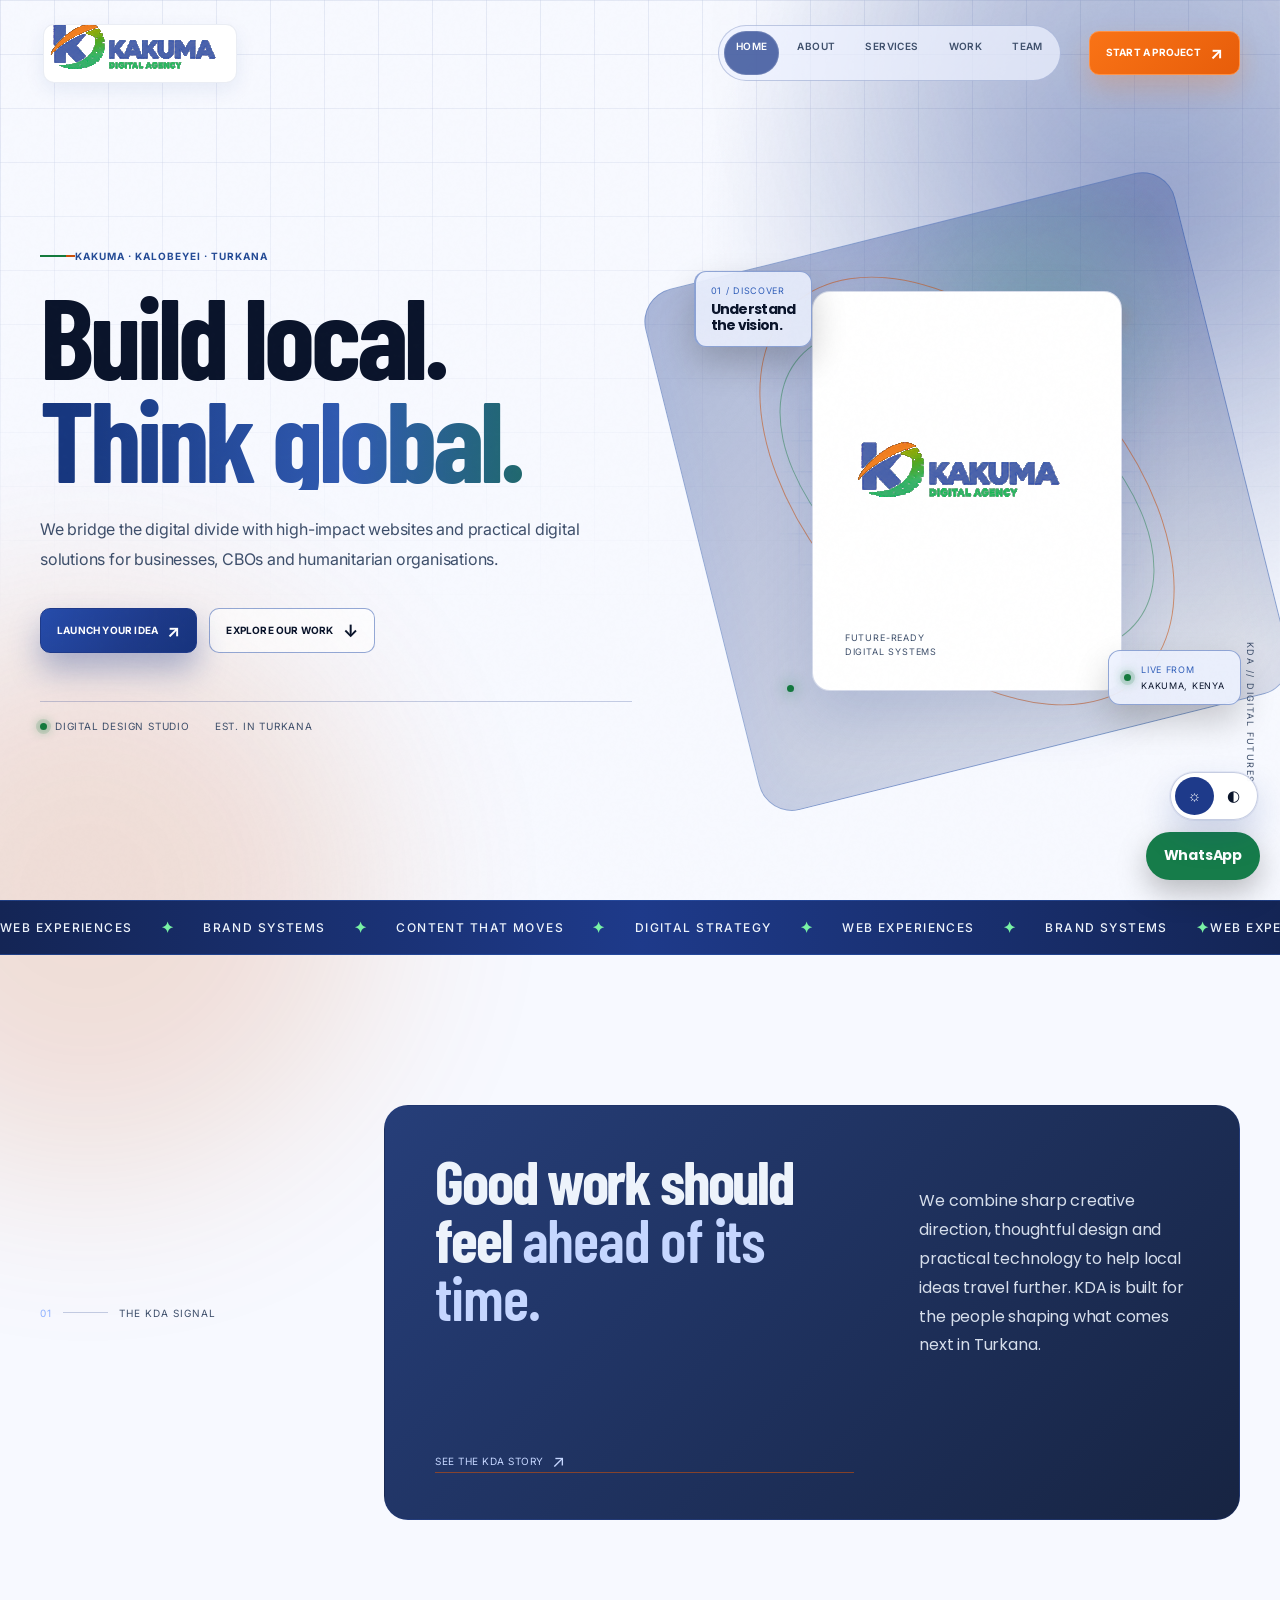
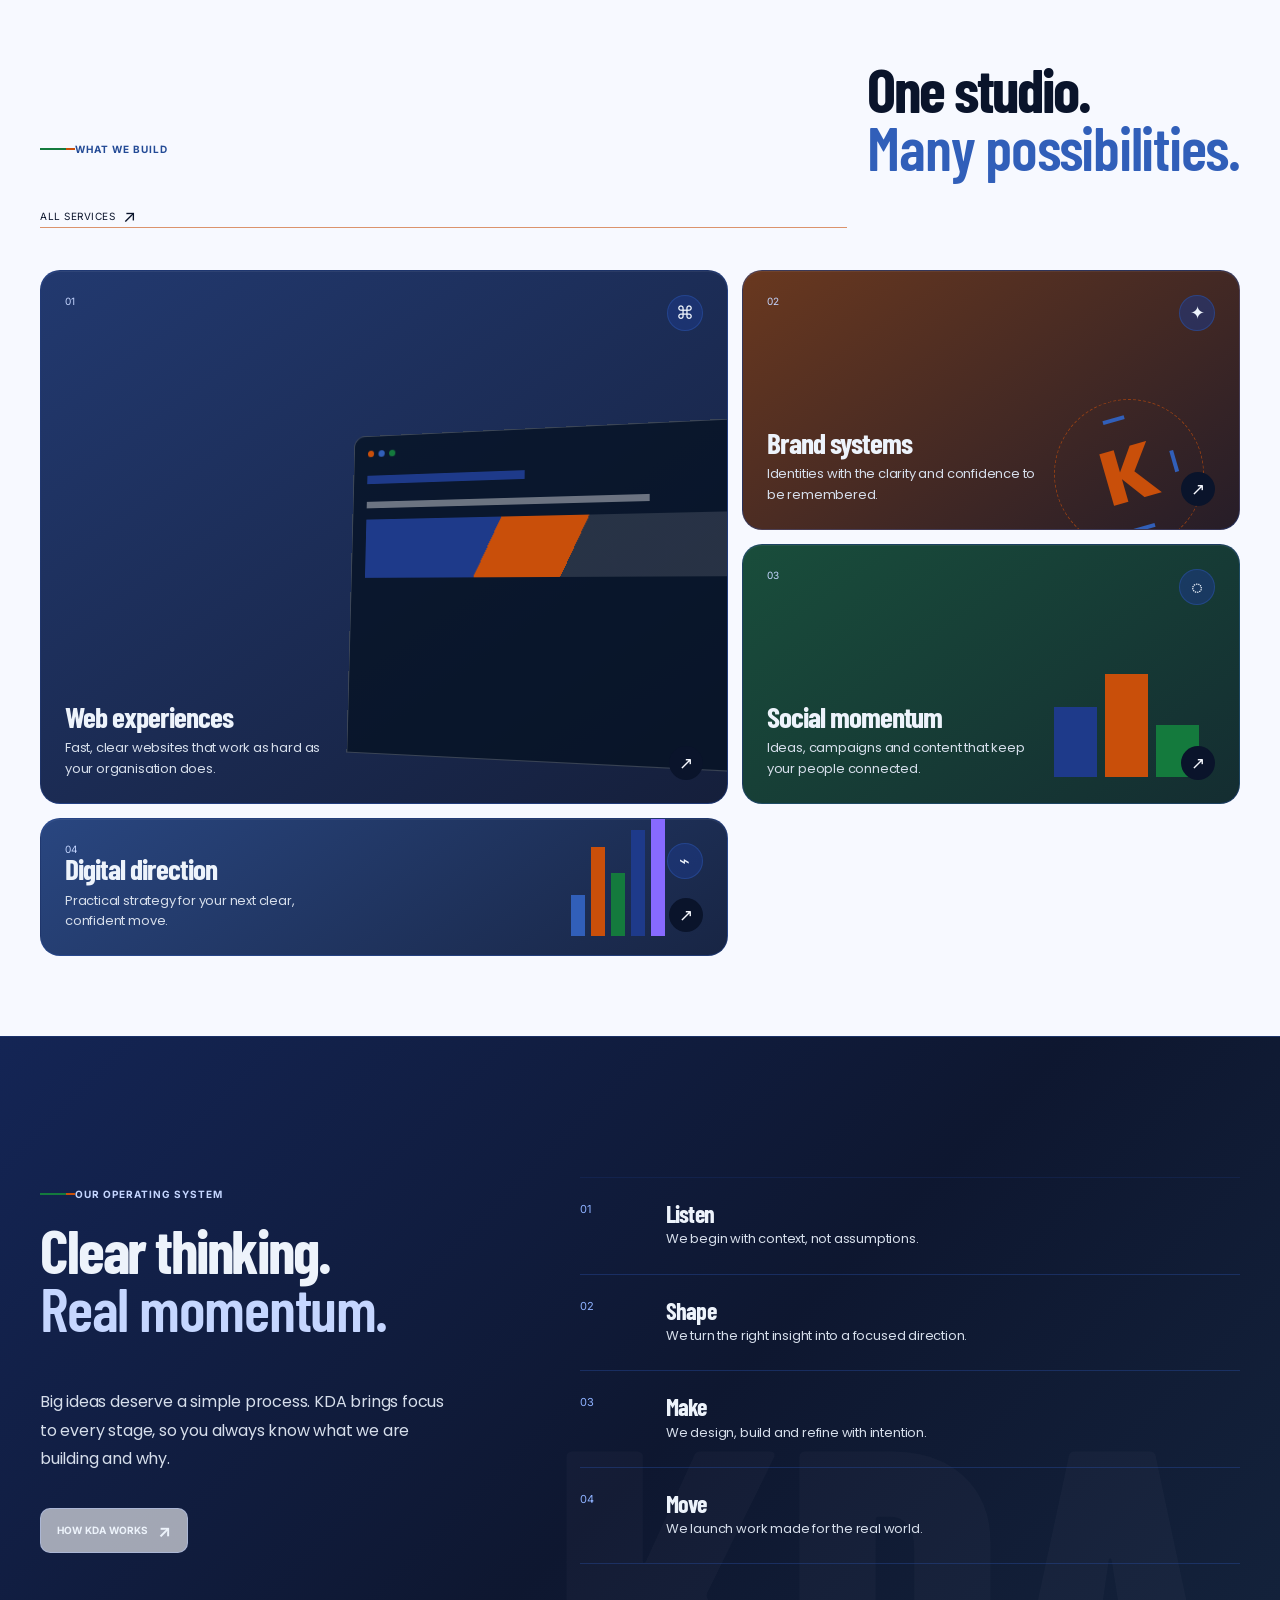
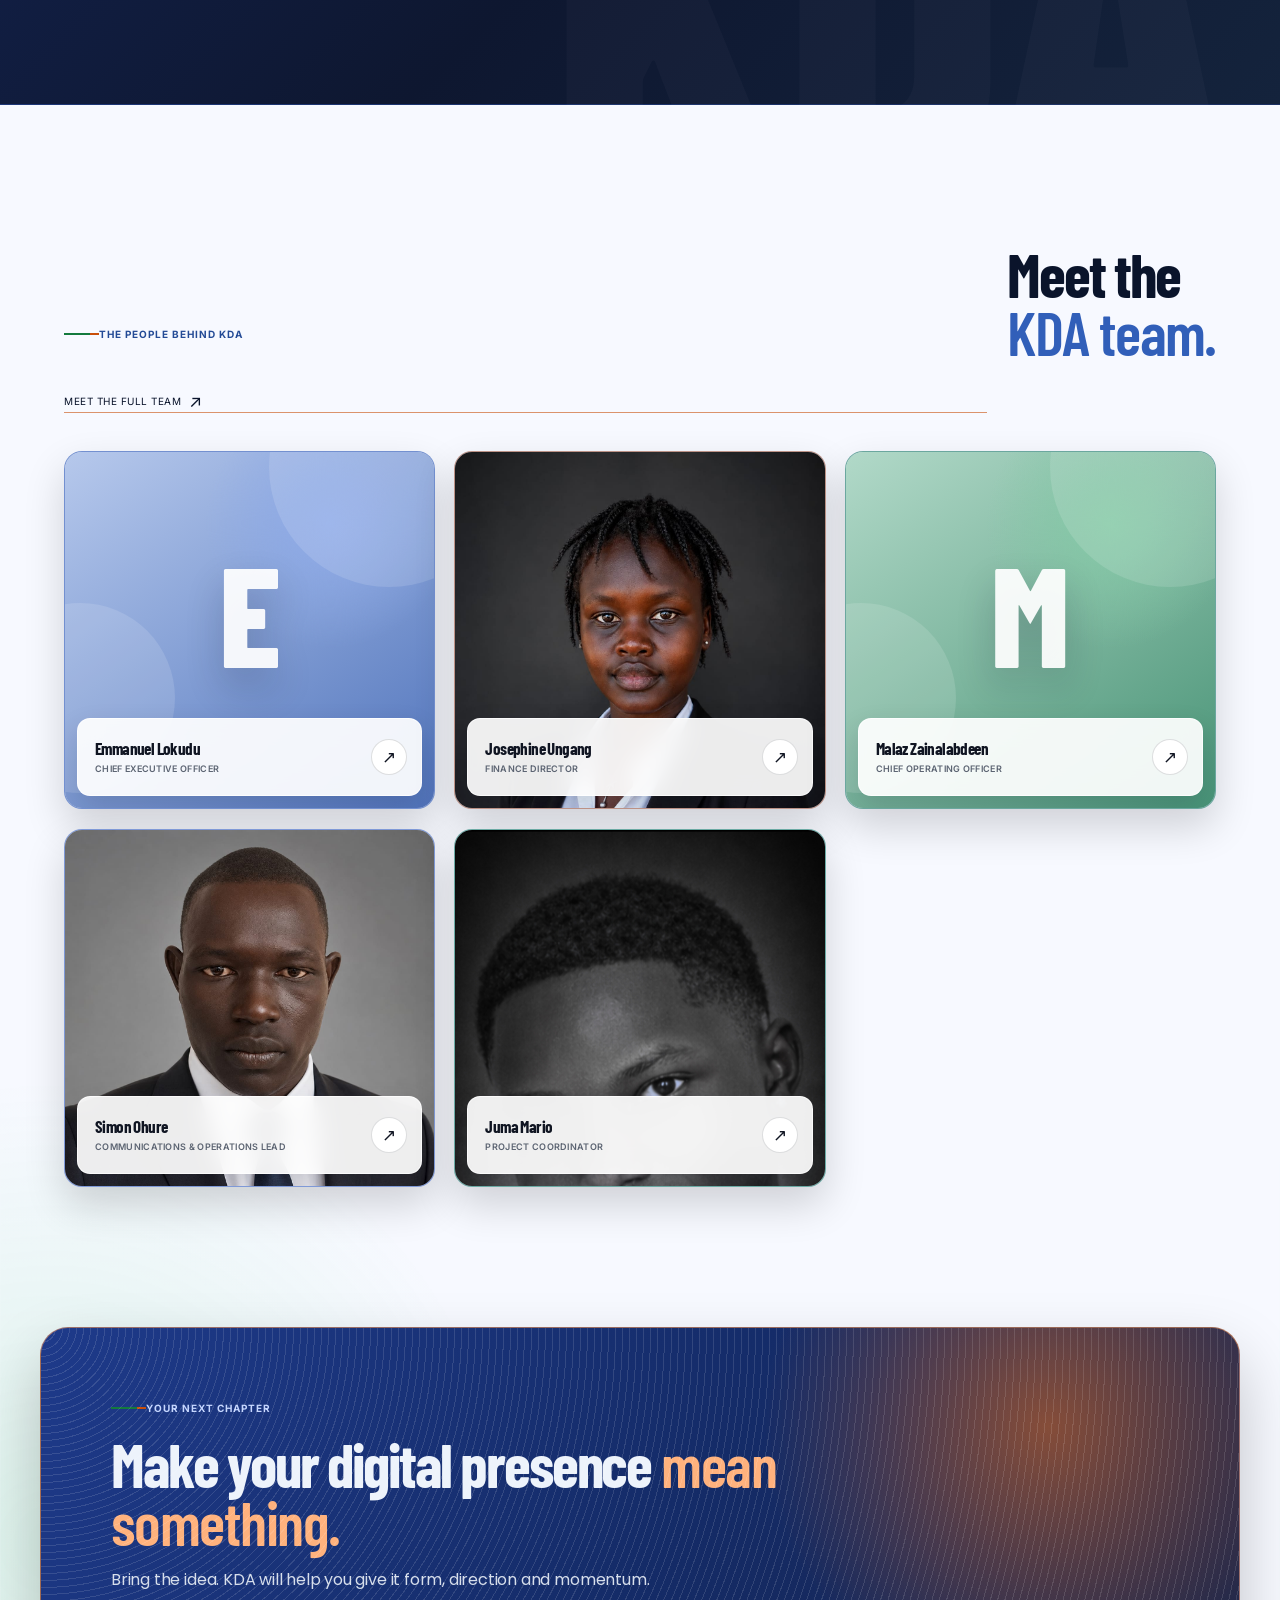
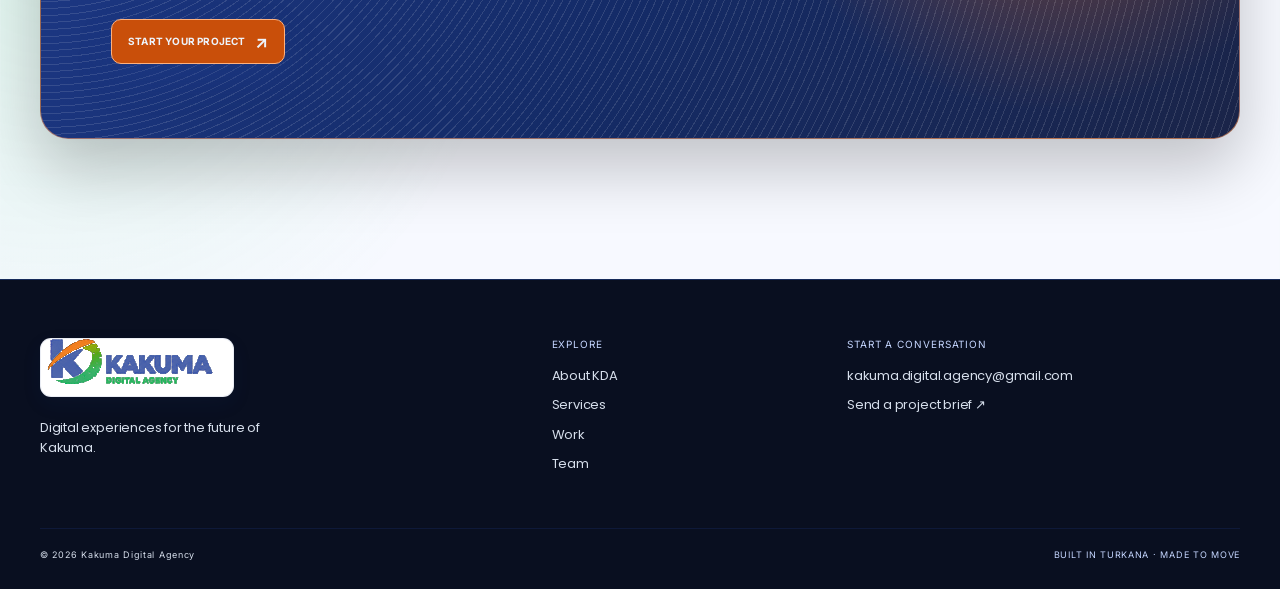
==== commit 6d278e73: "added the team pictures and corrected members' names" ====
--- a/index.html
+++ b/index.html
@@ -304,8 +304,8 @@
             </div>
           </article>
           <article class="home-team-card member-ju" data-reveal>
-            <div class="home-team-portrait" role="img" aria-label="Photo placeholder for Josephine Ungang">
-              <span>J</span>
+            <div class="home-team-portrait has-photo">
+              <img src="assets/images/josephine.jpeg" alt="Josephine Ungang" loading="lazy" decoding="async" />
             </div>
             <div class="home-team-meta">
               <div>
@@ -328,27 +328,27 @@
             </div>
           </article>
           <article class="home-team-card member-so" data-reveal>
-            <div class="home-team-portrait" role="img" aria-label="Photo placeholder for Simon Okuu">
-              <span>S</span>
+            <div class="home-team-portrait has-photo">
+              <img src="assets/images/simon.jpeg" alt="Simon Ohure" loading="lazy" decoding="async" />
             </div>
             <div class="home-team-meta">
               <div>
-                <h3>Simon Okuu</h3>
+                <h3>Simon Ohure</h3>
                 <p>Communications &amp; Operations Lead</p>
               </div>
-              <a href="team.html" aria-label="View Simon Okuu’s profile">↗</a>
+              <a href="team.html" aria-label="View Simon Ohure’s profile">↗</a>
             </div>
           </article>
           <article class="home-team-card member-mj" data-reveal>
-            <div class="home-team-portrait" role="img" aria-label="Photo placeholder for Mario Juma">
-              <span>M</span>
+            <div class="home-team-portrait has-photo">
+              <img src="assets/images/Juma.jpeg" alt="Juma Mario" loading="lazy" decoding="async" />
             </div>
             <div class="home-team-meta">
               <div>
-                <h3>Mario Juma</h3>
+                <h3>Juma Mario</h3>
                 <p>Project Coordinator</p>
               </div>
-              <a href="team.html" aria-label="View Mario Juma’s profile">↗</a>
+              <a href="team.html" aria-label="View Juma Mario’s profile">↗</a>
             </div>
           </article>
         </div>
--- a/styles.css
+++ b/styles.css
@@ -1503,12 +1503,10 @@
 @keyframes work-card-float {
   0%,
   100% {
-    transform: perspective(700px) rotateY(-5deg) rotateX(2deg)
-      translateY(0);
+    transform: perspective(700px) rotateY(-5deg) rotateX(2deg) translateY(0);
   }
   50% {
-    transform: perspective(700px) rotateY(-2deg) rotateX(1deg)
-      translateY(-7px);
+    transform: perspective(700px) rotateY(-2deg) rotateX(1deg) translateY(-7px);
   }
 }
 
@@ -1887,14 +1885,6 @@
 .project-form textarea:focus {
   border-color: var(--blue-glow);
   box-shadow: 0 0 0 3px color-mix(in srgb, var(--blue) 18%, transparent);
-}
-.project-form input[type="file"] {
-  padding: 8px;
-  font-size: 10px;
-}
-.project-form small {
-  color: var(--muted);
-  font: 9px var(--sans);
 }
 .form-message {
   margin-top: 15px;
@@ -3684,7 +3674,7 @@
   position: fixed;
   z-index: 100;
   right: max(22px, env(safe-area-inset-right));
-  bottom: max(22px, env(safe-area-inset-bottom));
+  bottom: calc(max(20px, env(safe-area-inset-bottom)) + 60px);
   width: 88px;
   height: 48px;
   padding: 4px;
@@ -3730,7 +3720,7 @@
 @media (max-width: 650px) {
   .theme-toggle {
     right: max(14px, env(safe-area-inset-right));
-    bottom: max(14px, env(safe-area-inset-bottom));
+    bottom: calc(max(14px, env(safe-area-inset-bottom)) + 60px);
     width: 78px;
     height: 44px;
   }
@@ -3965,8 +3955,7 @@
 .project-form label,
 .form-header p,
 .form-note,
-.form-status,
-.project-form small {
+.form-status {
   font-size: max(12px, 0.78rem);
 }
 
@@ -3991,8 +3980,8 @@
 .whatsapp-float {
   position: fixed;
   z-index: 90;
-  right: 20px;
-  bottom: 20px;
+  right: max(20px, env(safe-area-inset-right));
+  bottom: max(20px, env(safe-area-inset-bottom));
   min-height: 48px;
   display: inline-flex;
   align-items: center;
@@ -4029,9 +4018,31 @@
 
 @media (max-width: 560px) {
   .whatsapp-float {
-    right: 14px;
-    bottom: 14px;
-  }
+    right: max(14px, env(safe-area-inset-right));
+    bottom: max(14px, env(safe-area-inset-bottom));
+  }
+}
+
+.home-team-portrait.has-photo::before,
+.home-team-portrait.has-photo::after,
+.team-avatar.has-photo::before,
+.team-avatar.has-photo::after {
+  display: none;
+}
+
+.home-team-portrait.has-photo img,
+.team-avatar.has-photo img {
+  width: 100%;
+  height: 100%;
+  object-fit: cover;
+}
+
+.home-team-portrait.has-photo img {
+  transition: transform 0.55s cubic-bezier(0.2, 0.8, 0.2, 1);
+}
+
+.home-team-card:hover .home-team-portrait.has-photo img {
+  transform: scale(1.045);
 }
 
 @media (prefers-reduced-motion: reduce) {
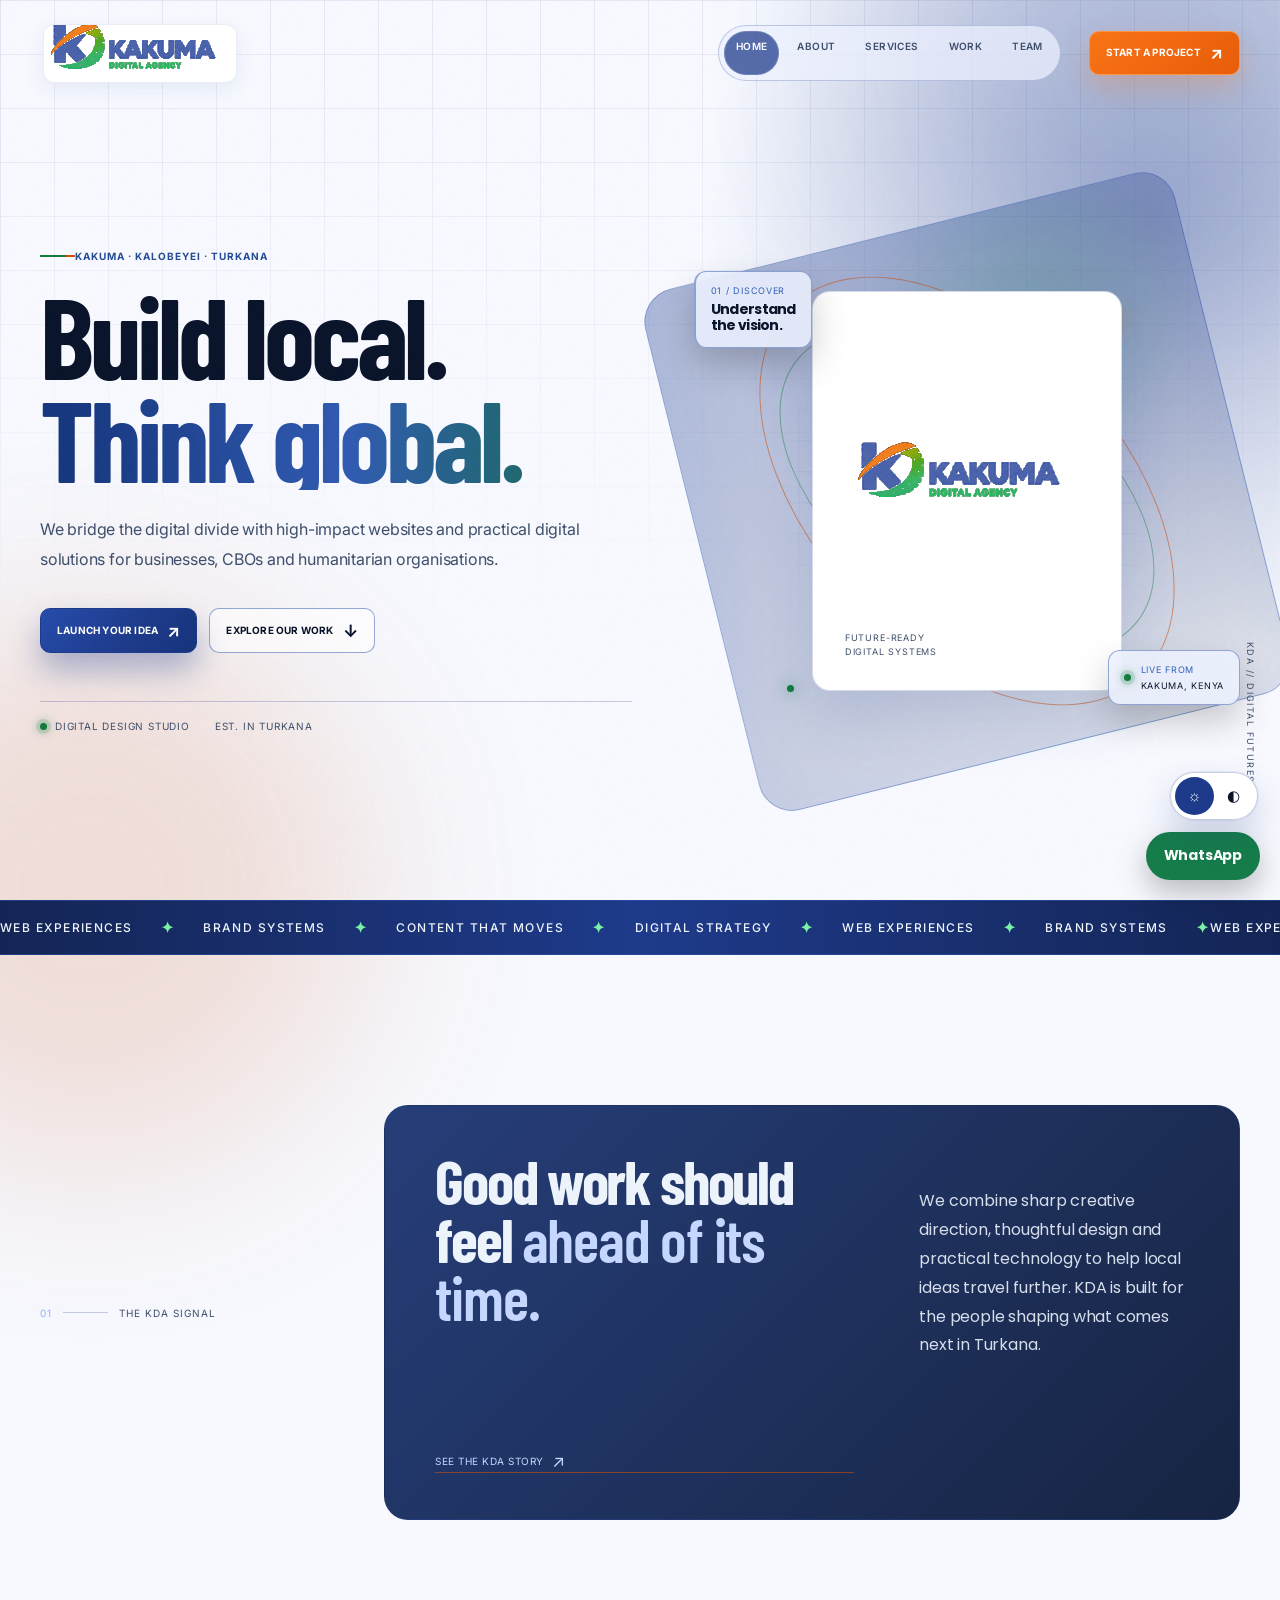
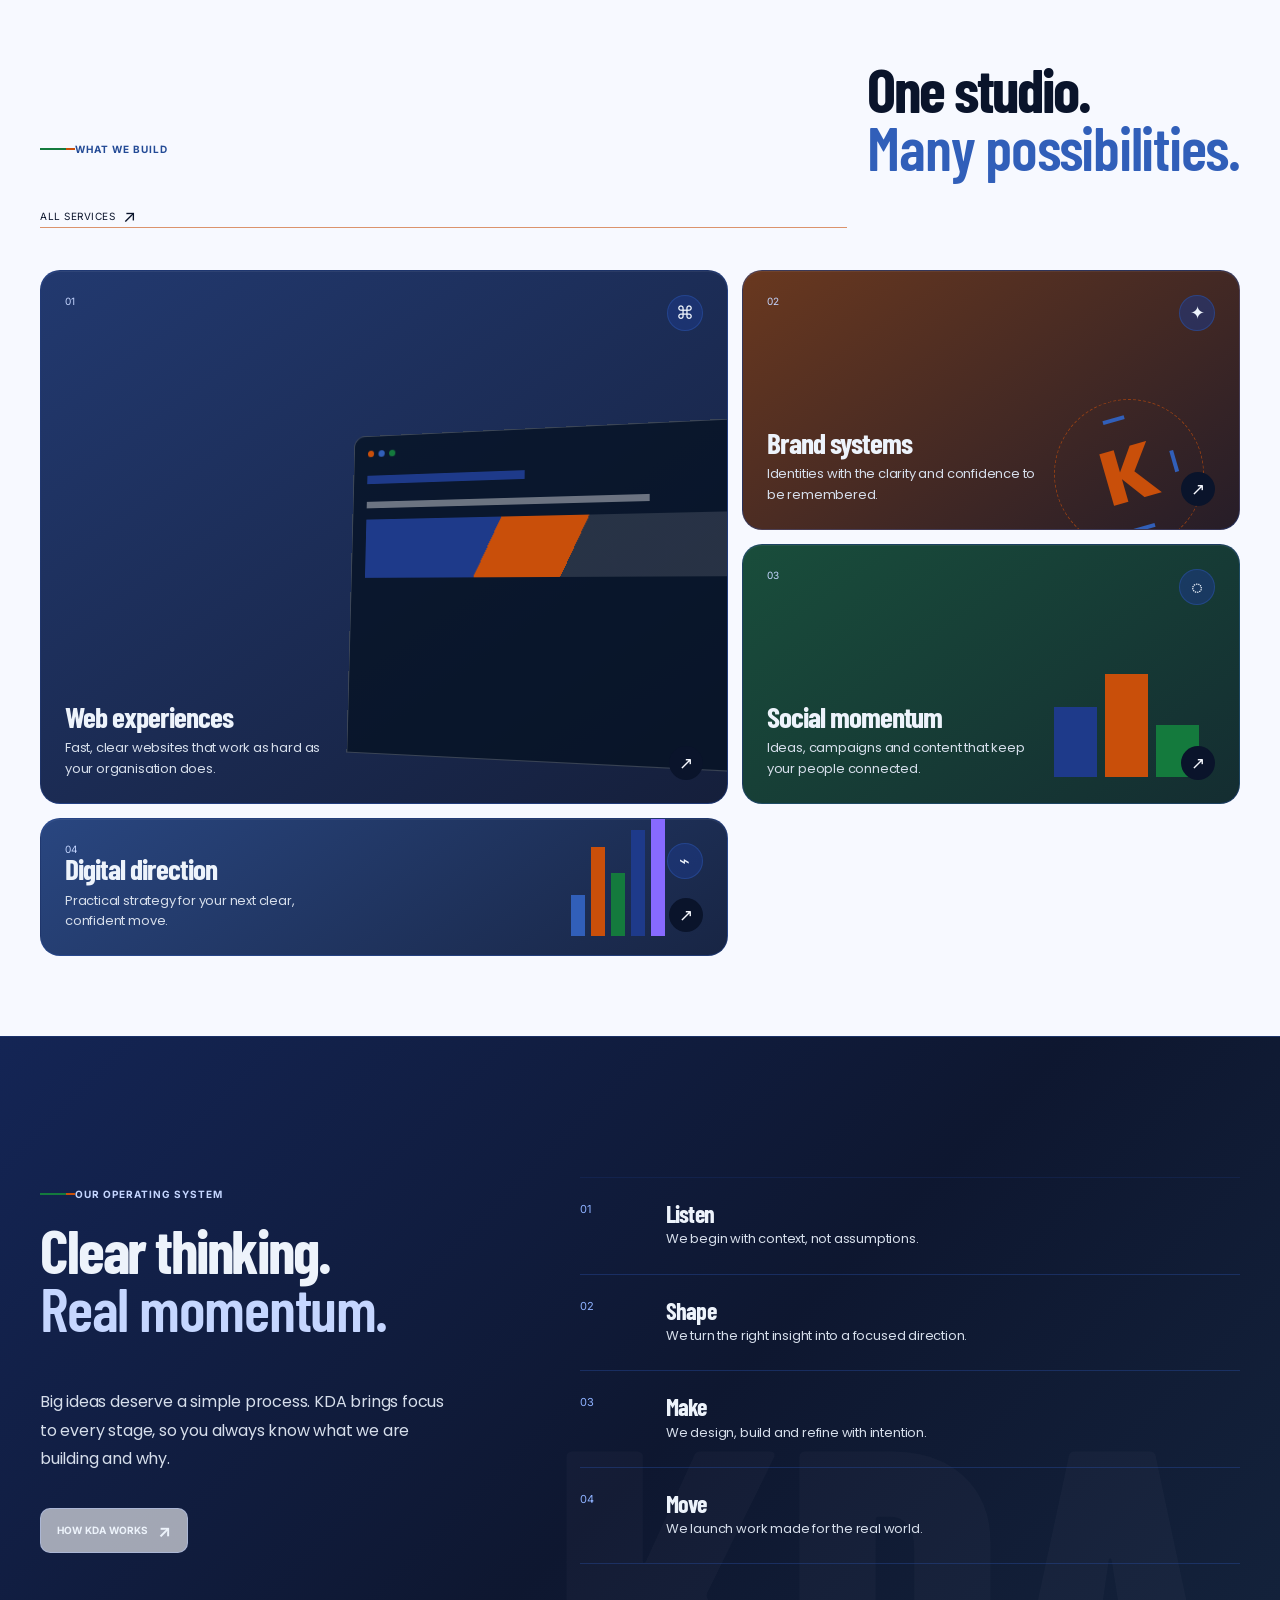
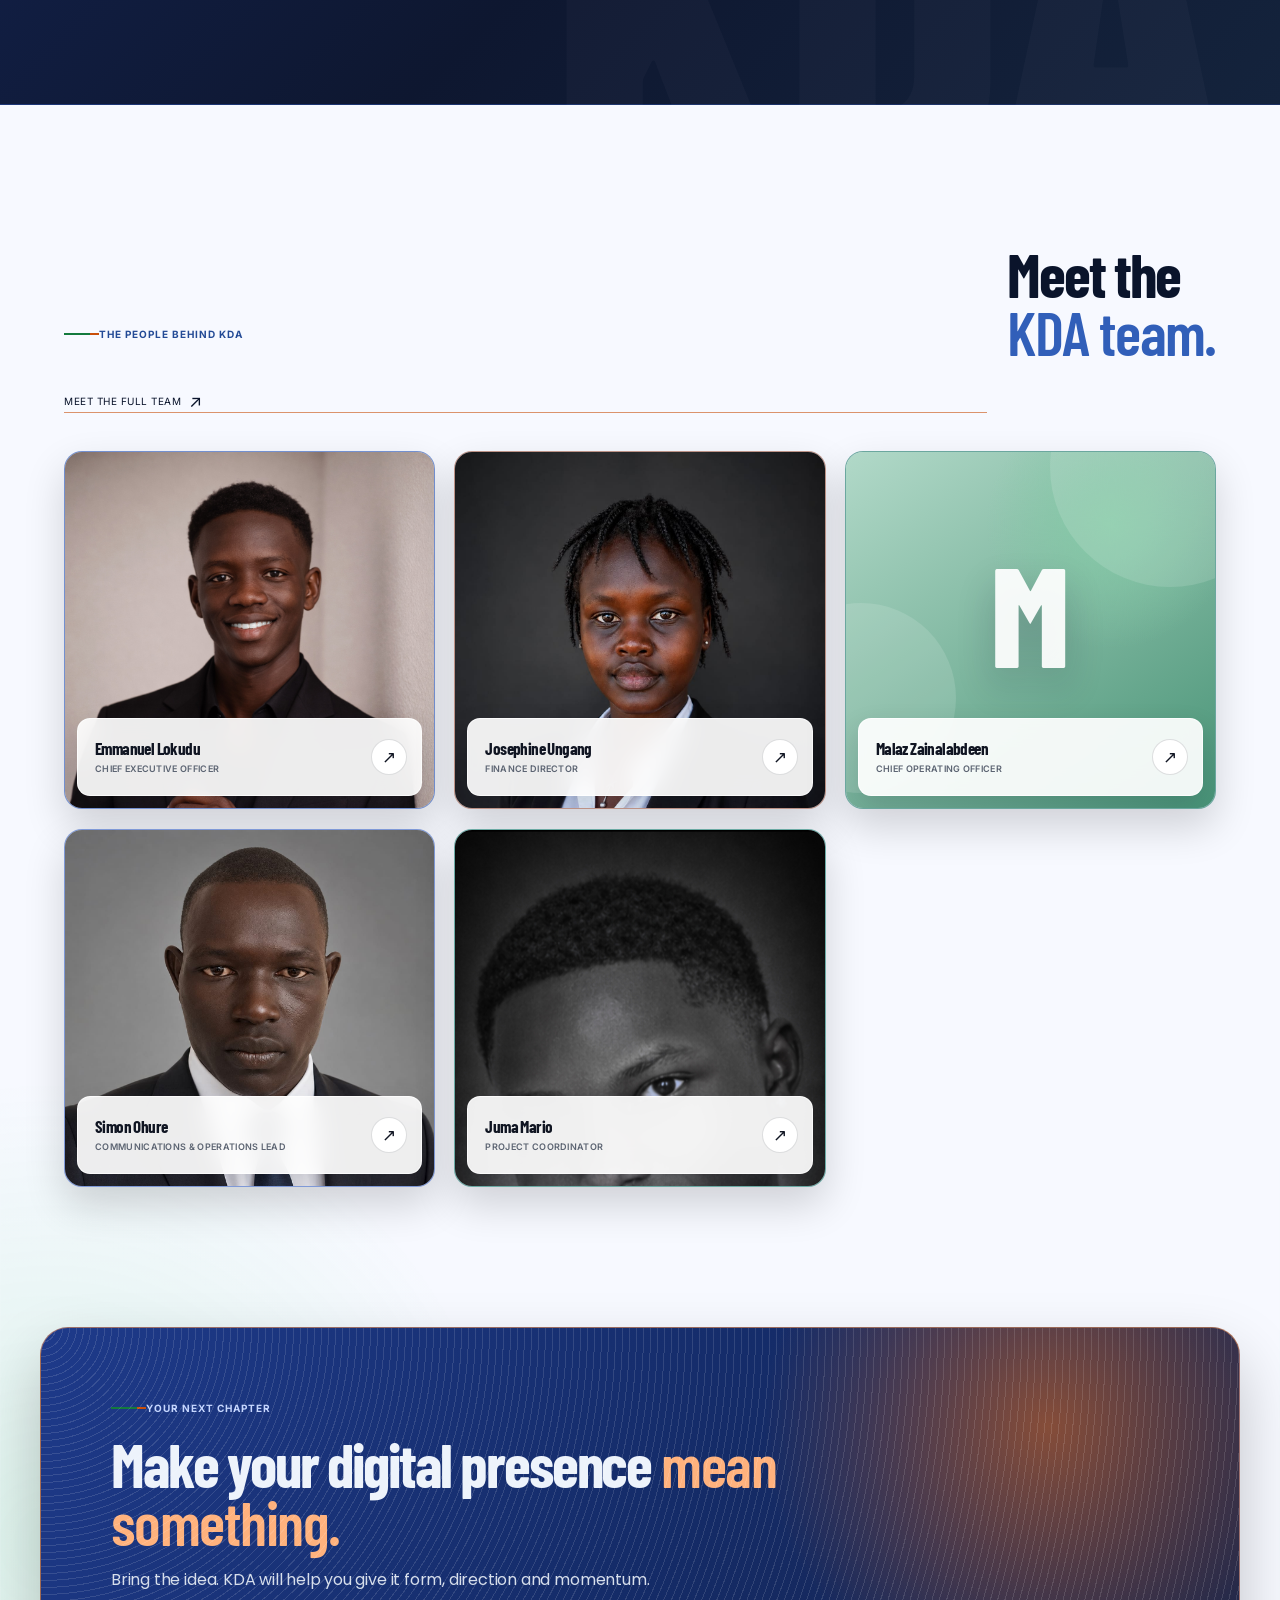
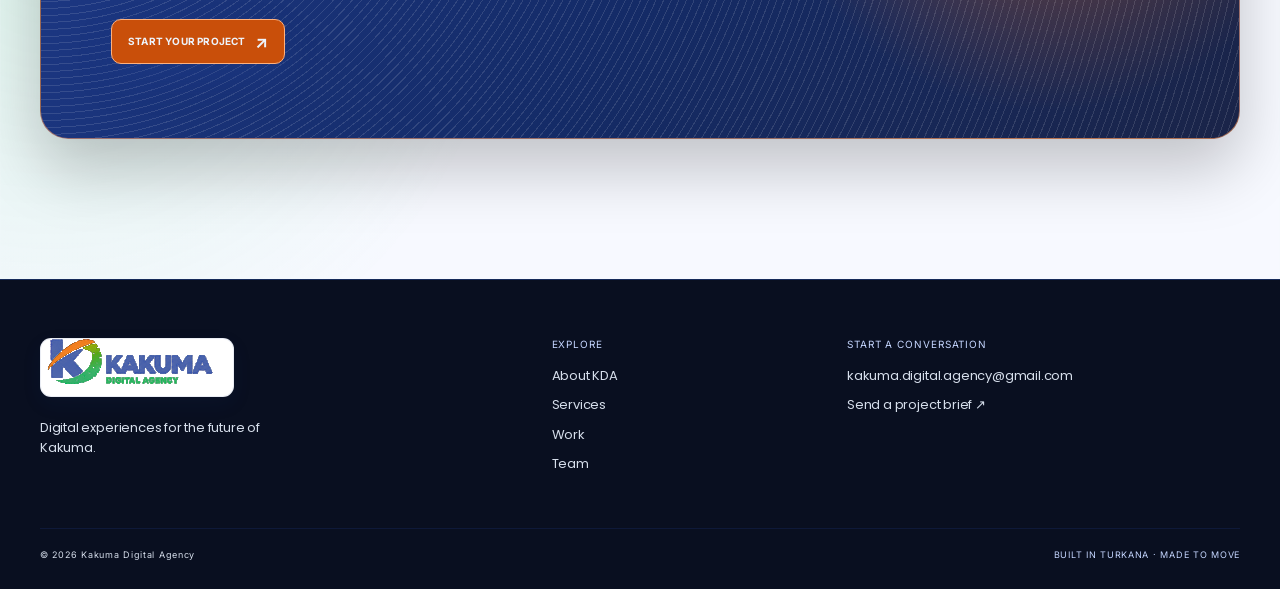
==== commit 5629c7db: "added emmanuel pic" ====
--- a/index.html
+++ b/index.html
@@ -292,8 +292,8 @@
         </div>
         <div class="home-team-grid">
           <article class="home-team-card member-em" data-reveal>
-            <div class="home-team-portrait" role="img" aria-label="Photo placeholder for Emmanuel Lokudu">
-              <span>E</span>
+            <div class="home-team-portrait has-photo">
+              <img src="assets/images/Emmanuel.jpg" alt="Emmanuel Lokudu" loading="lazy" decoding="async" />
             </div>
             <div class="home-team-meta">
               <div>
--- a/styles.css
+++ b/styles.css
@@ -1405,6 +1405,13 @@
     var(--panel)
   );
 }
+.stage-balwa {
+  background: linear-gradient(
+    118deg,
+    color-mix(in srgb, #d59b2d 24%, var(--panel)),
+    var(--panel)
+  );
+}
 .stage-two {
   background: linear-gradient(
     118deg,
@@ -2912,6 +2919,14 @@
     118deg,
     rgba(30, 58, 138, 0.58),
     rgba(18, 26, 52, 0.86)
+  );
+}
+
+.stage-balwa {
+  background: linear-gradient(
+    118deg,
+    rgba(181, 127, 30, 0.48),
+    rgba(38, 29, 25, 0.92)
   );
 }
 
@@ -3581,6 +3596,10 @@
 body[data-theme="light"] .mini-team-grid article,
 body[data-theme="light"] .stage-one {
   background: linear-gradient(145deg, #29477e, #17213c);
+}
+
+body[data-theme="light"] .stage-balwa {
+  background: linear-gradient(145deg, #71551f, #2b2224);
 }
 
 body[data-theme="light"] .stage-two {
@@ -4023,6 +4042,10 @@
   }
 }
 
+.balwa-art img {
+  object-position: center 42%;
+}
+
 .home-team-portrait.has-photo::before,
 .home-team-portrait.has-photo::after,
 .team-avatar.has-photo::before,
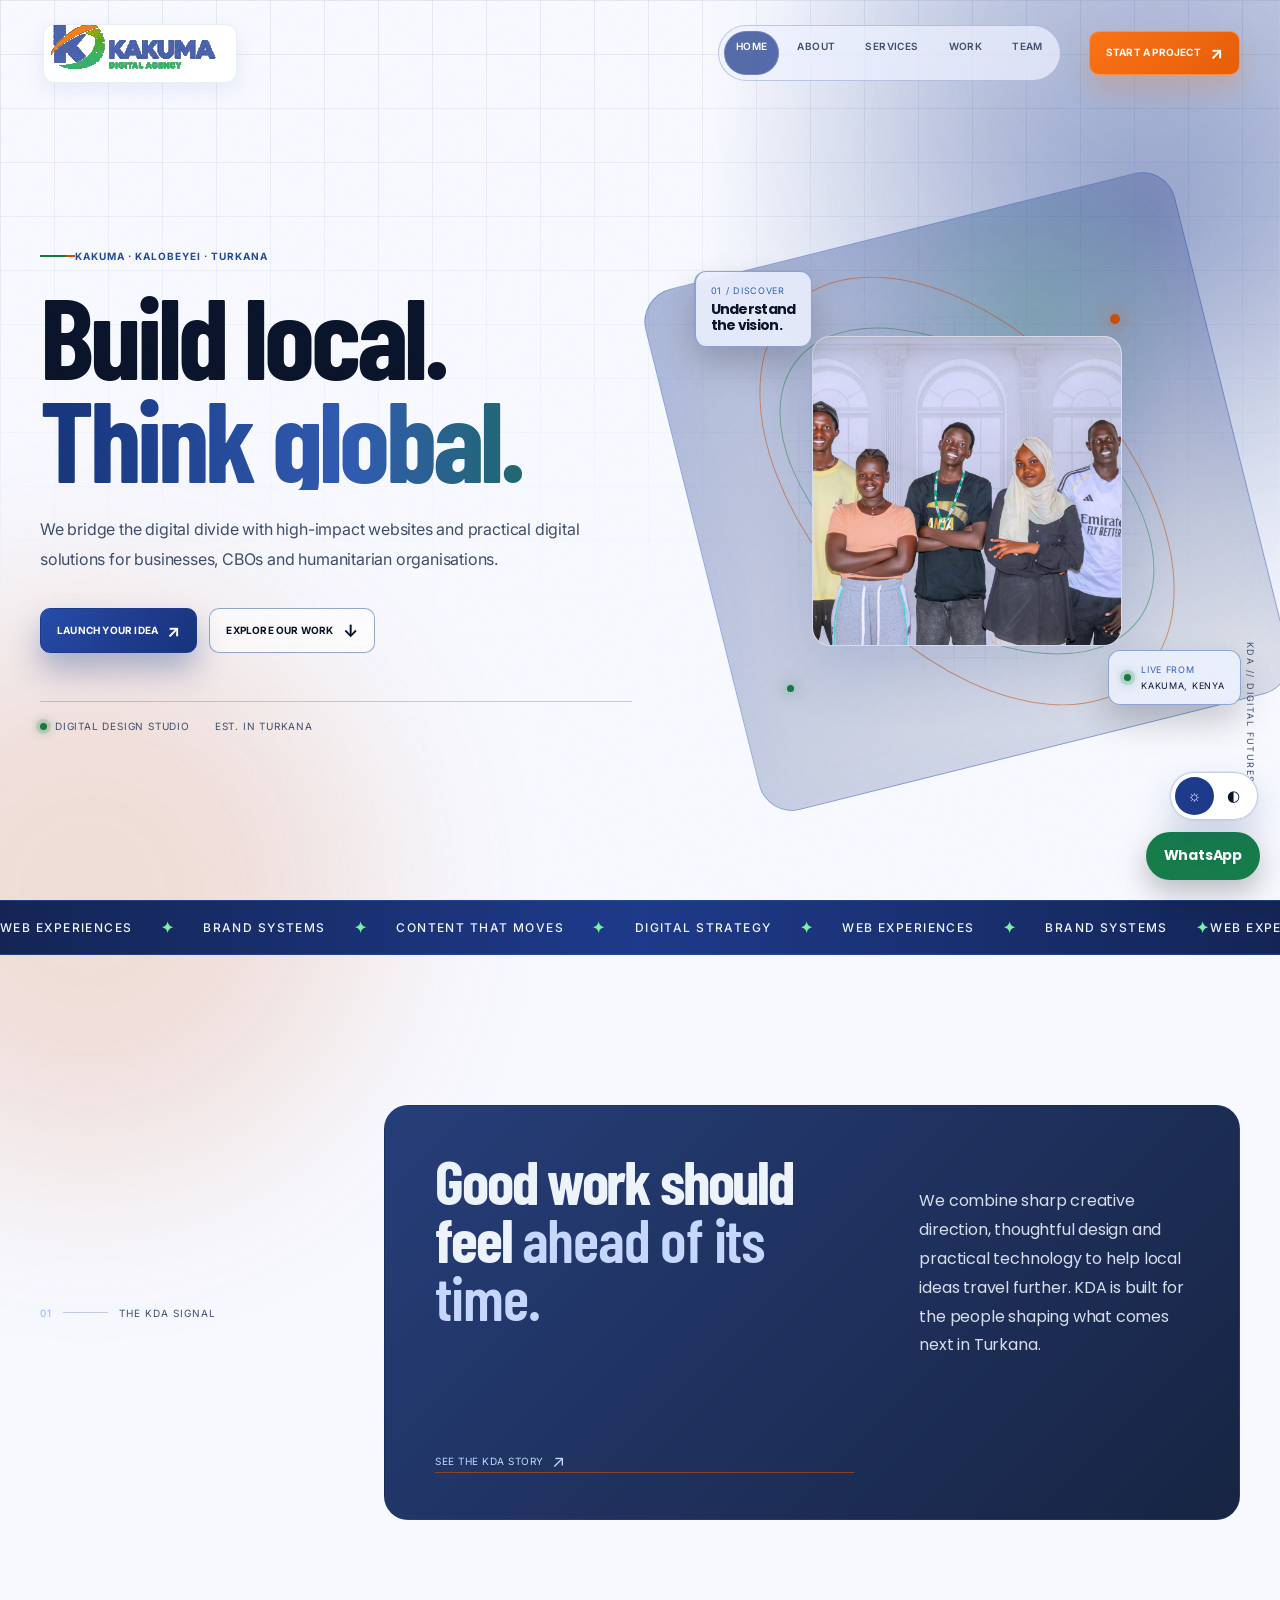
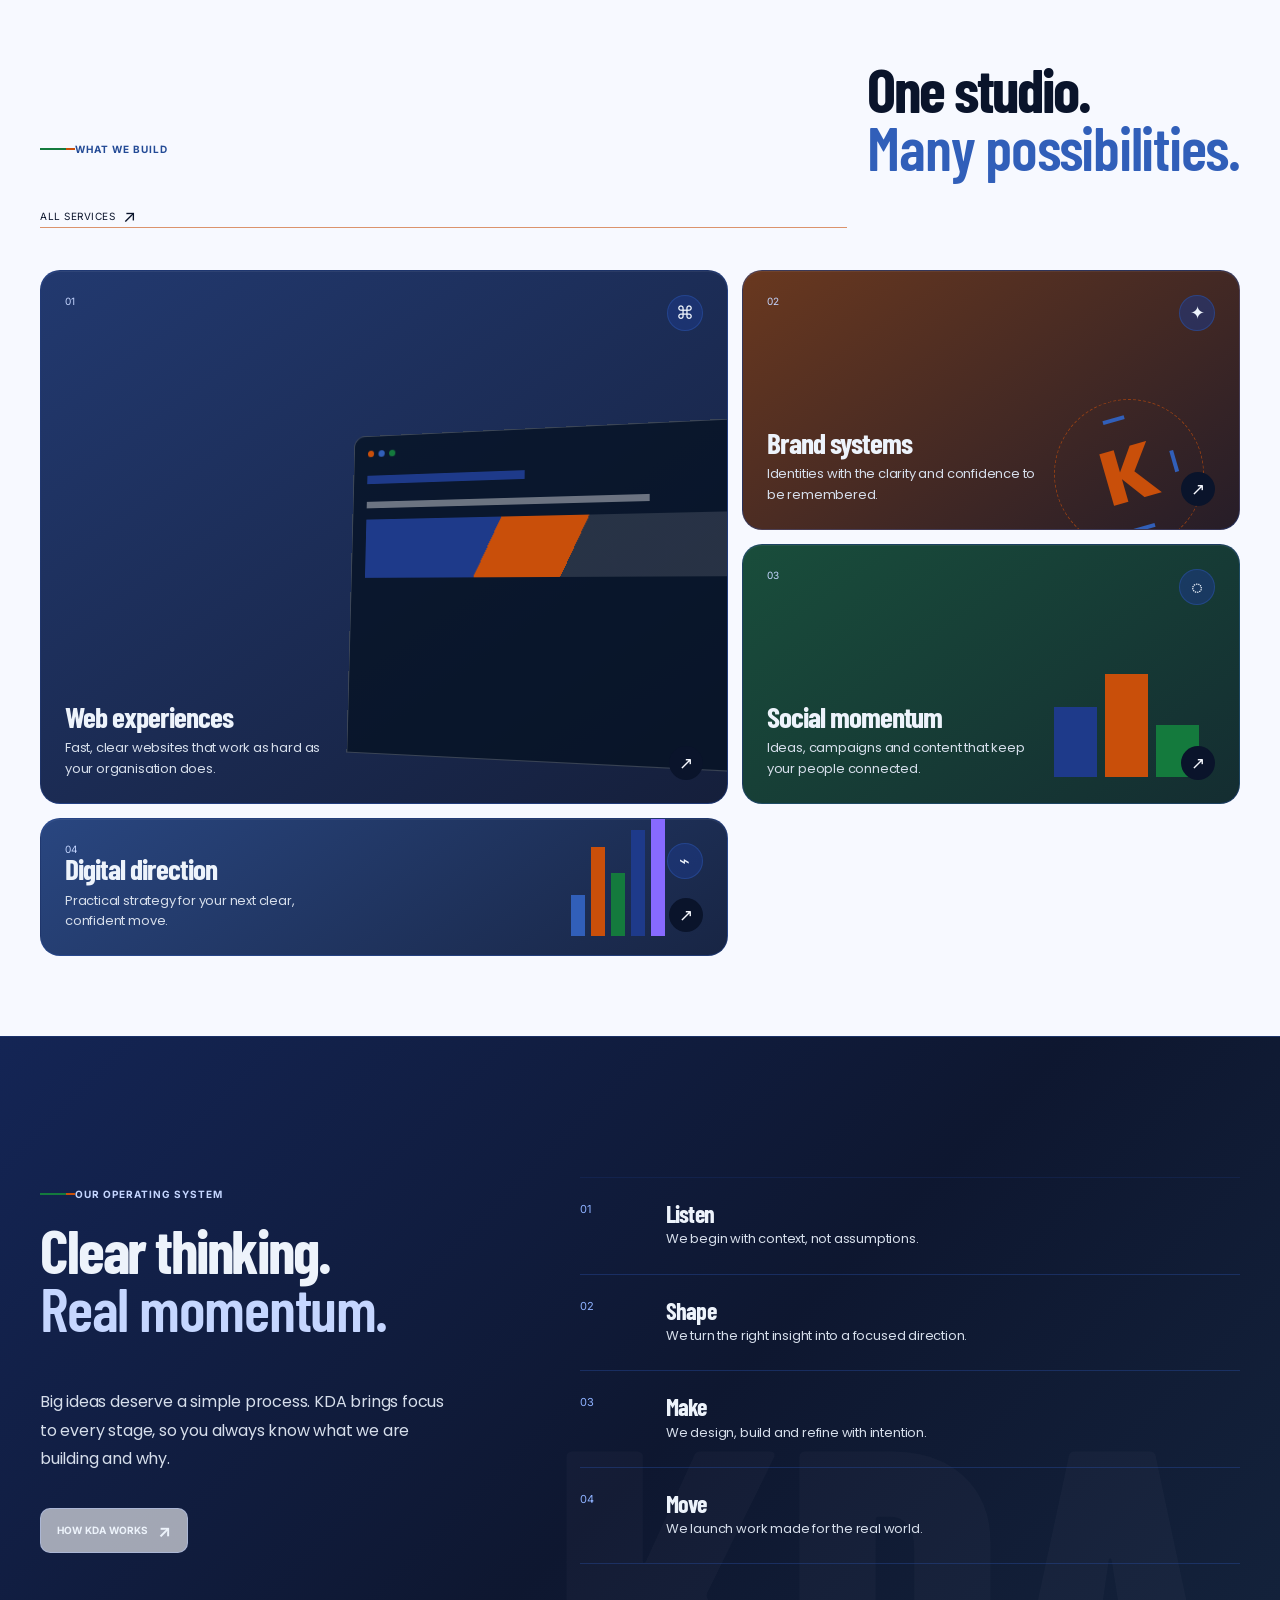
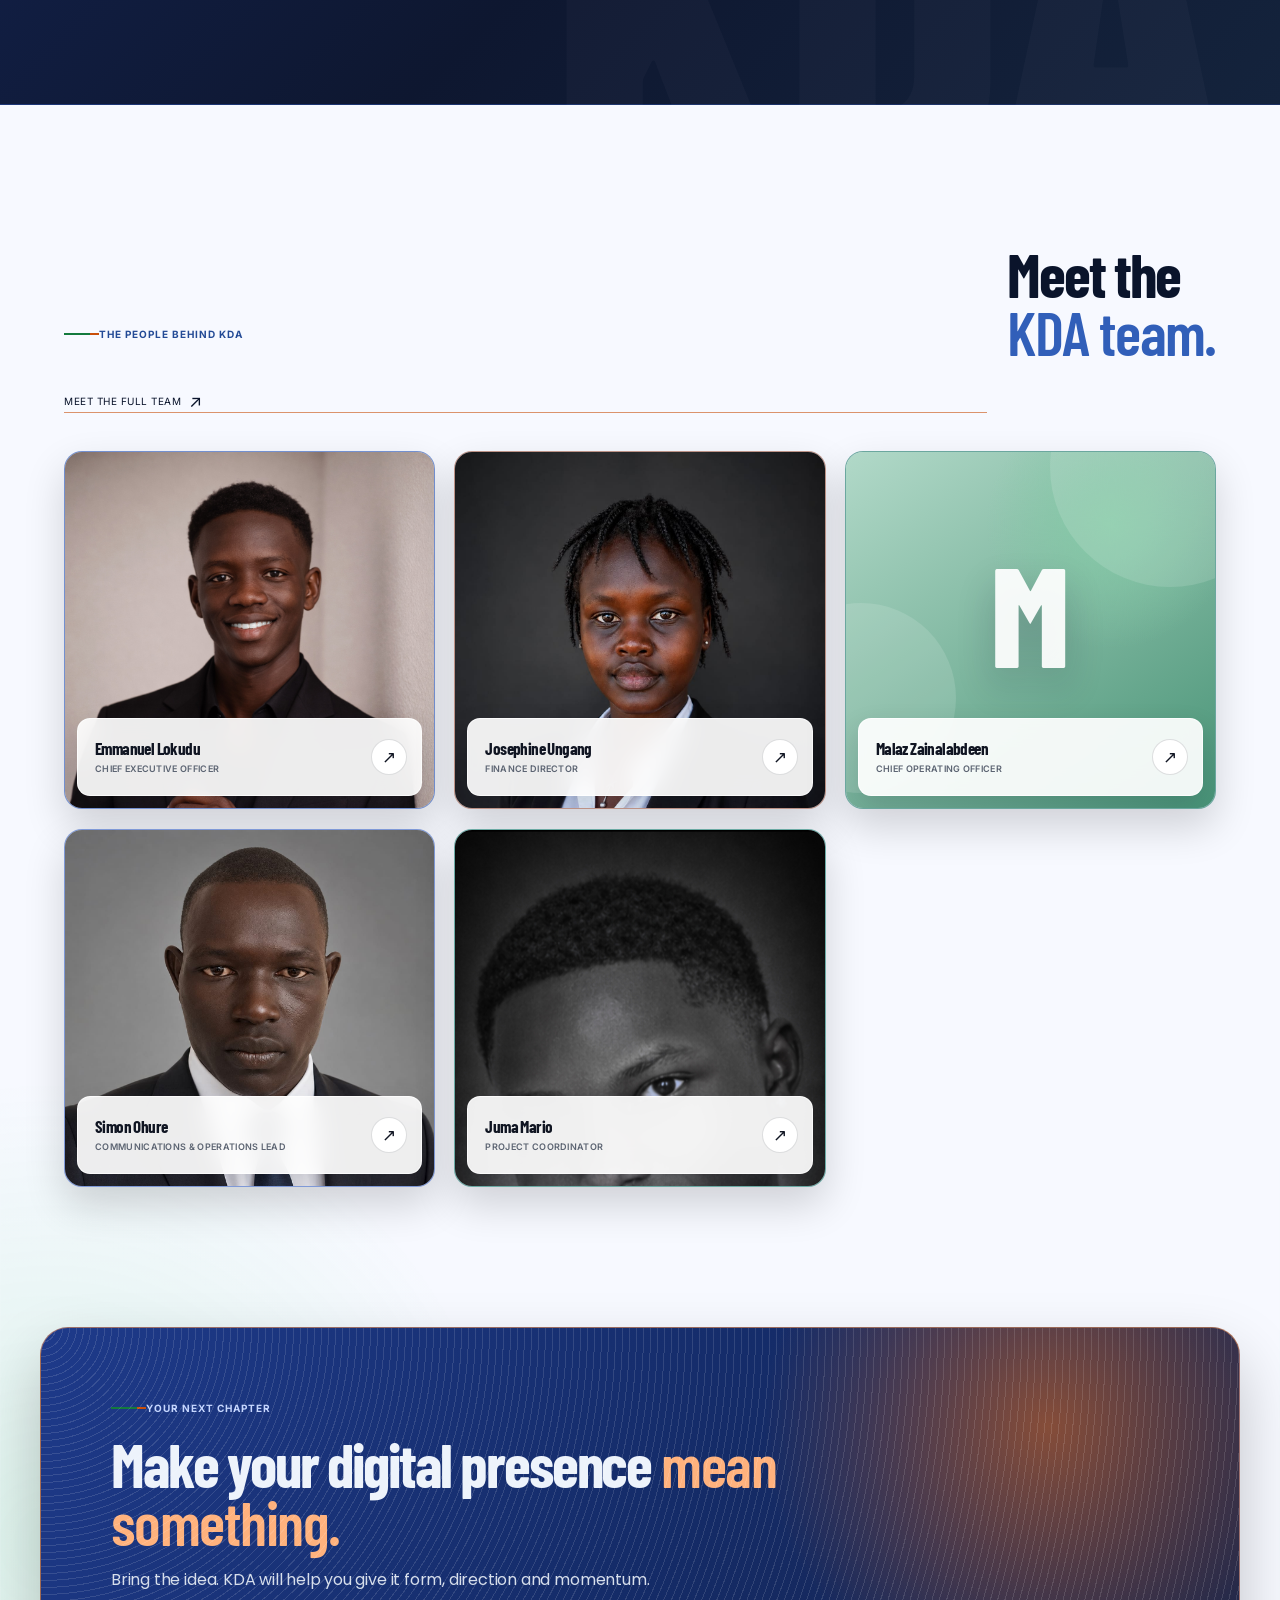
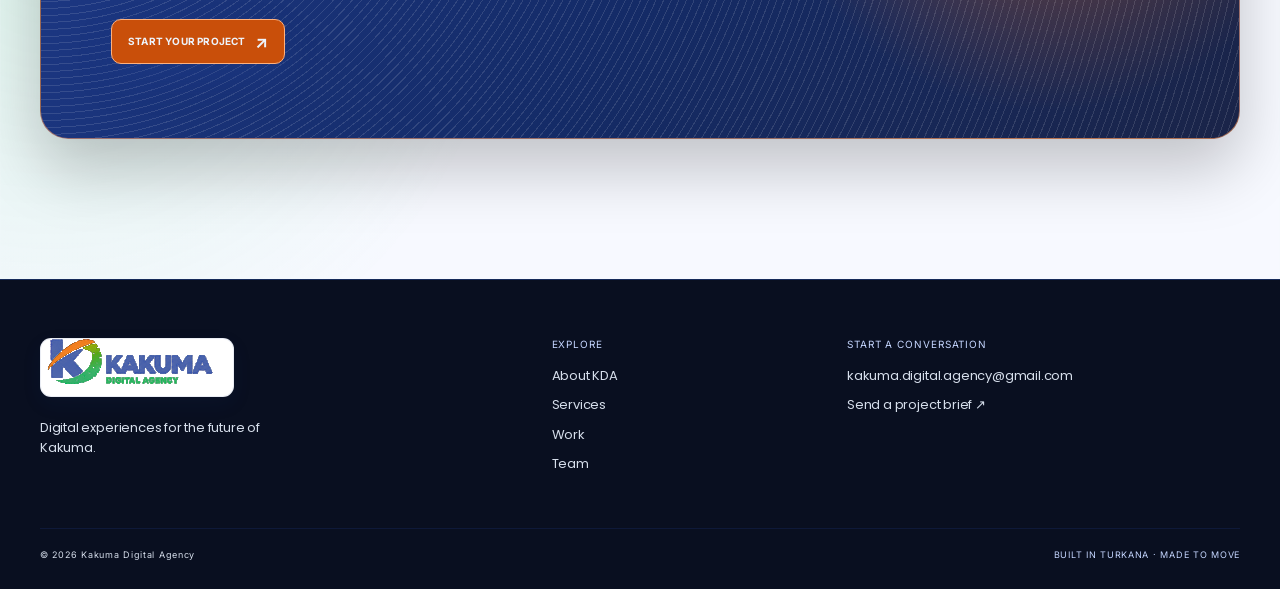
==== commit fd56949f: "Added Hero image" ====
--- a/index.html
+++ b/index.html
@@ -117,10 +117,13 @@
           <div class="orbit orbit-b" aria-hidden="true"></div>
           <div class="orbit-dot dot-a" aria-hidden="true"></div>
           <div class="orbit-dot dot-b" aria-hidden="true"></div>
-          <div class="logo-core">
-            <img src="assets/logo/kda-main-logo-optimized.png" width="460" height="307" alt="" /><span
-              >FUTURE-READY<br />DIGITAL SYSTEMS</span
-            >
+          <div class="logo-core hero-image">
+            <img
+              src="assets/images/hero.jpg"
+              width="1500"
+              height="1000"
+              alt="The Kakuma Digital Agency team"
+            />
           </div>
           <div class="hud-card hud-top">
             <span>01 / DISCOVER</span
--- a/styles.css
+++ b/styles.css
@@ -3799,6 +3799,22 @@
   transition: filter 0.3s ease;
 }
 
+.hero-image {
+  padding: 0;
+  overflow: hidden;
+}
+
+.hero-image img,
+body[data-theme="dark"] .hero-image img,
+body[data-theme="light"] .hero-image img {
+  width: 100%;
+  height: 100%;
+  object-fit: cover;
+  transform: none;
+  filter: none;
+  mix-blend-mode: normal;
+}
+
 body[data-theme="light"] .logo-core {
   border-color: rgba(30, 58, 138, 0.18);
   background: #fff;
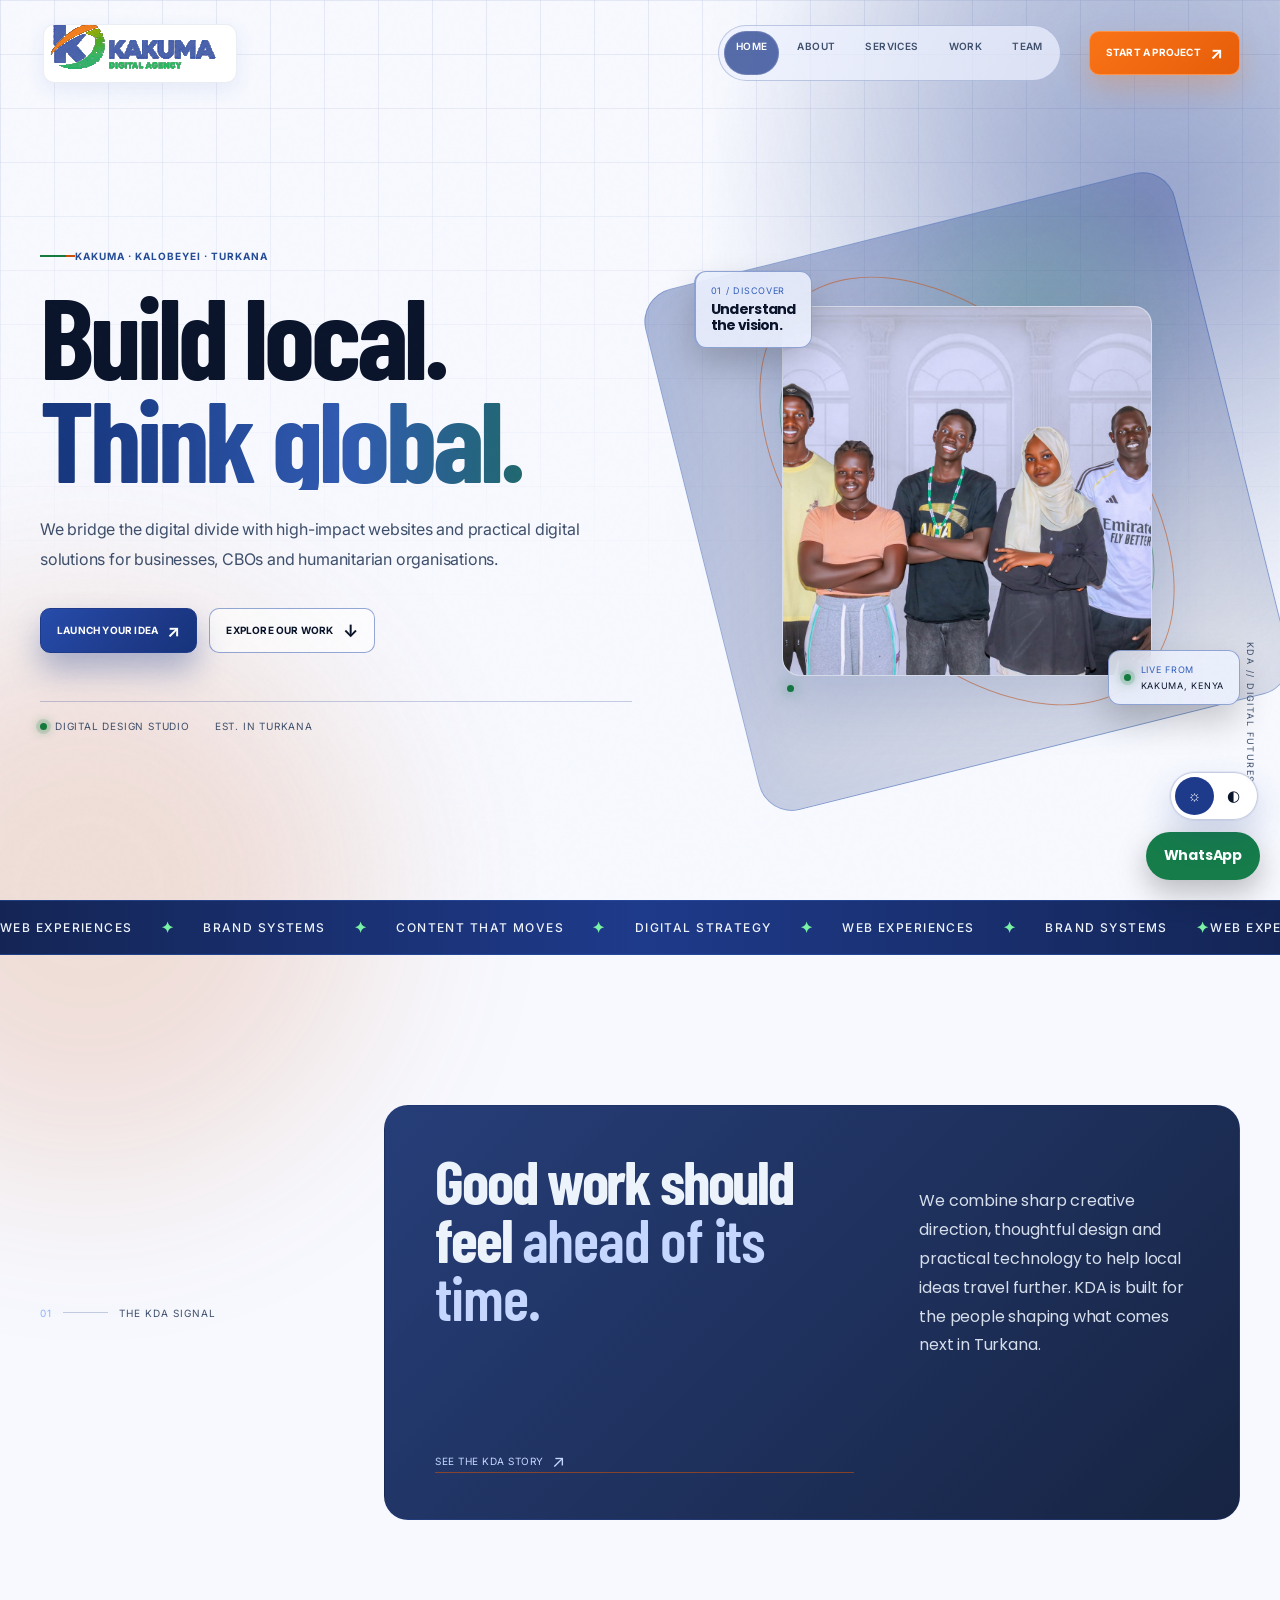
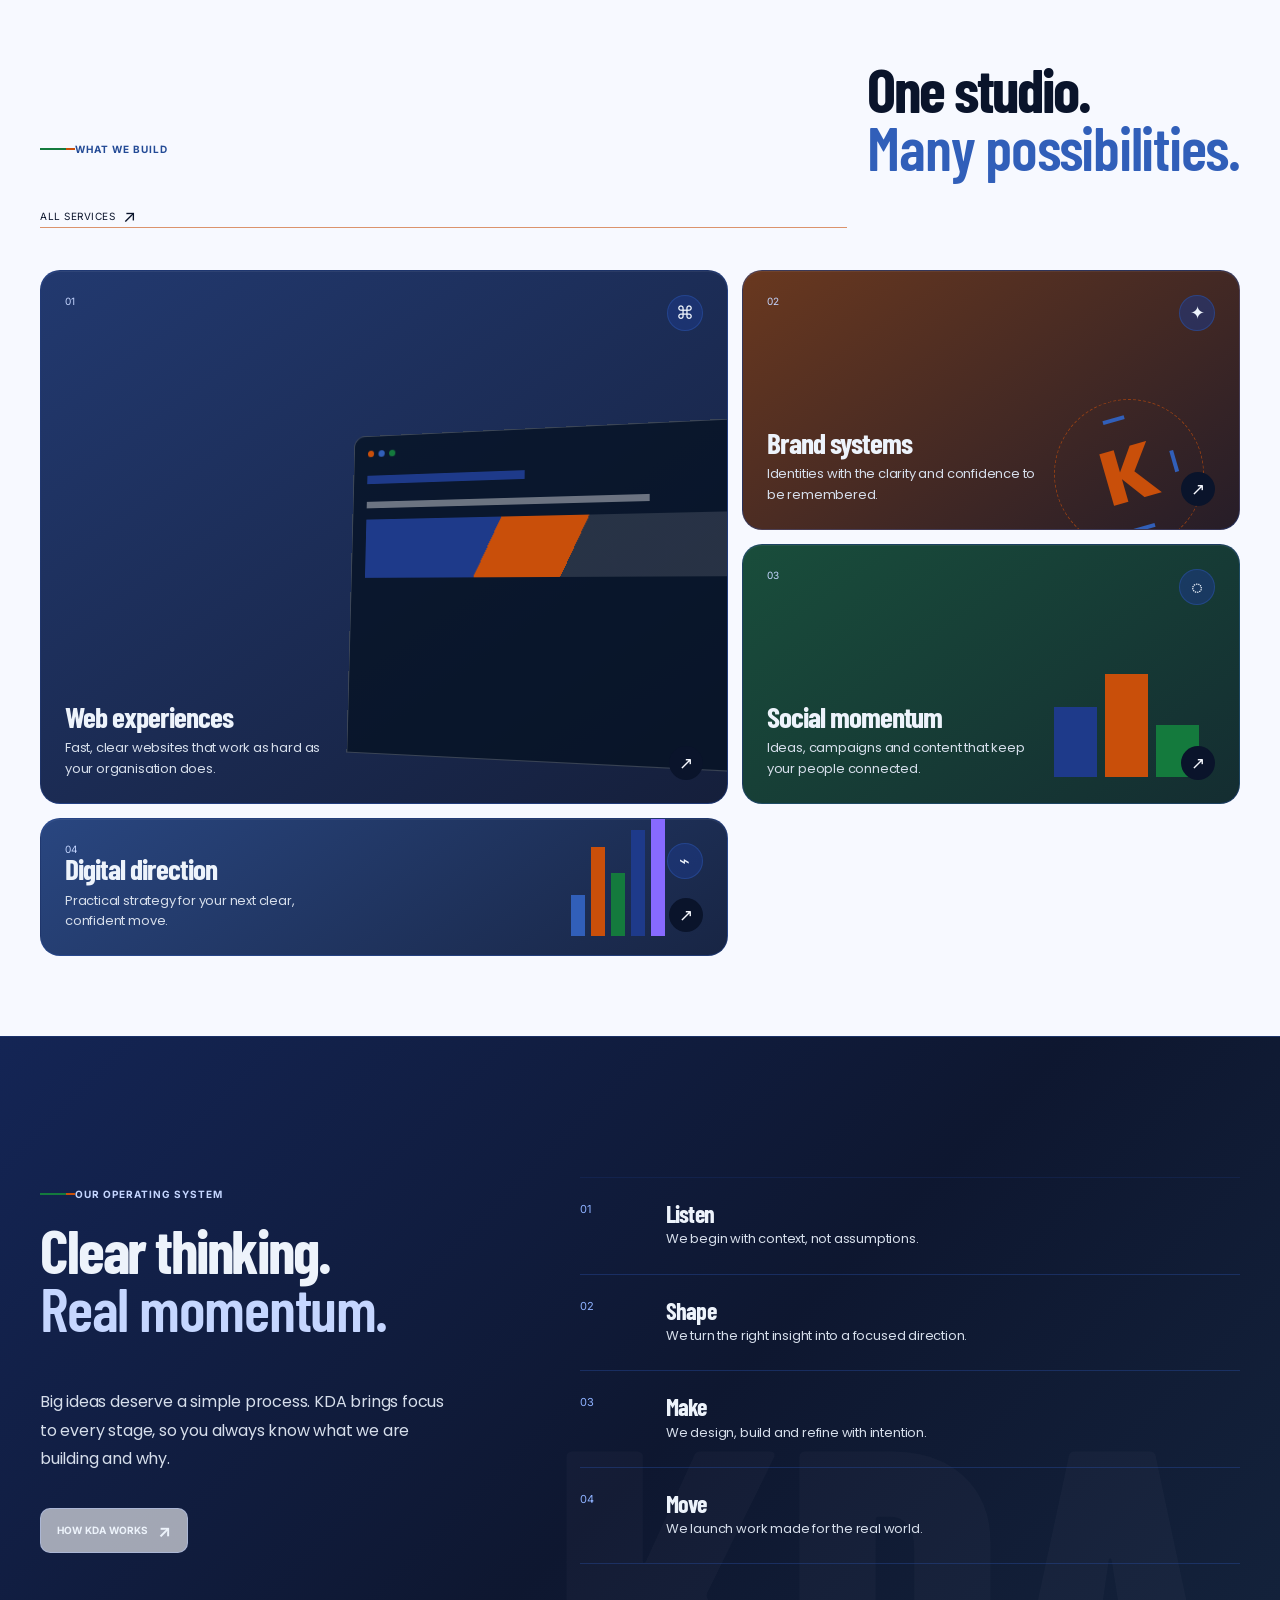
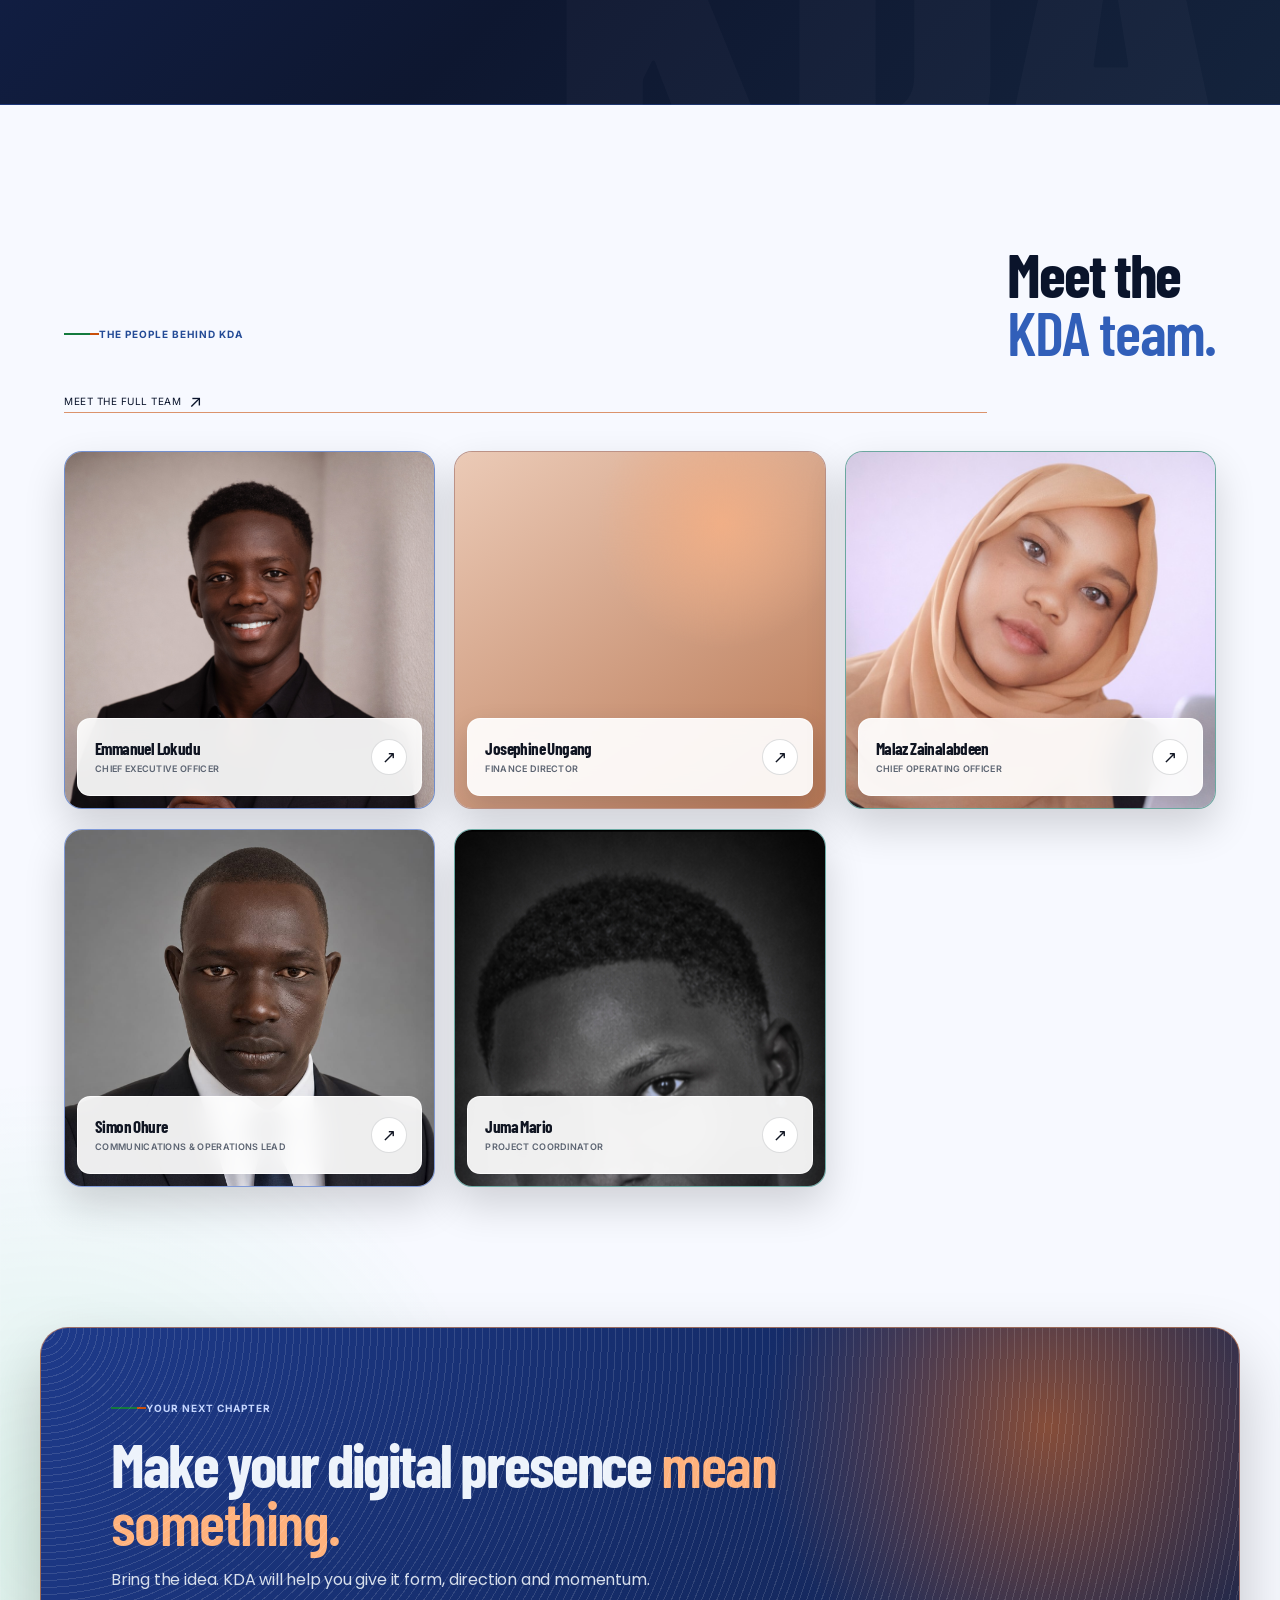
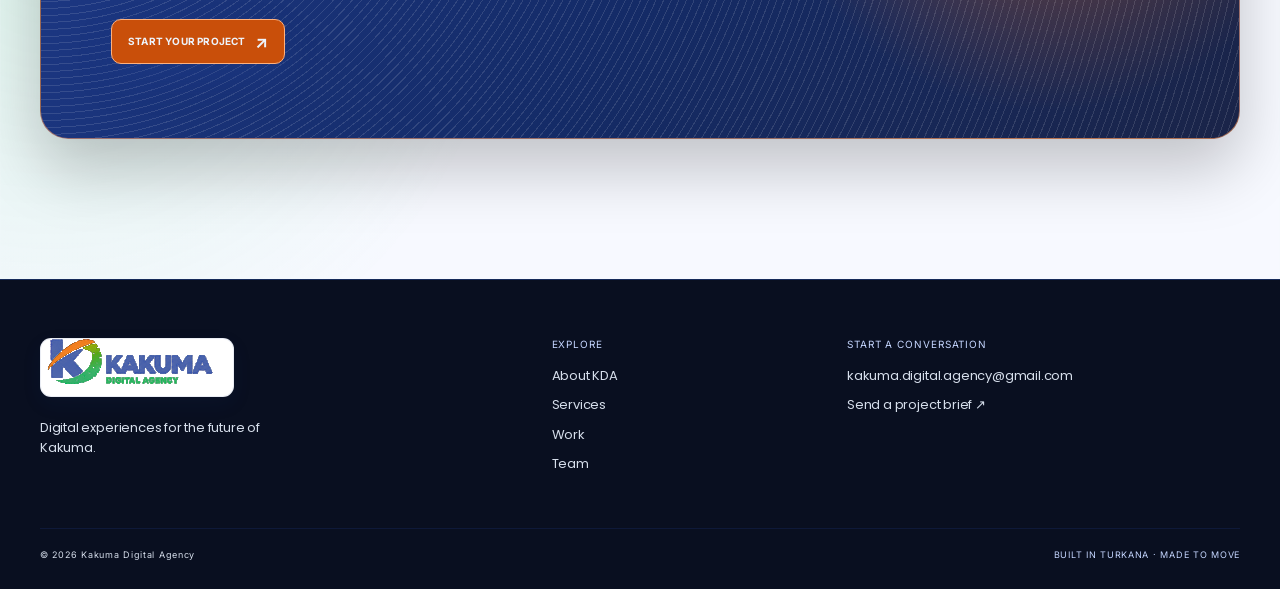
==== commit 21d7147c: "added Malaz pic on the home page" ====
--- a/index.html
+++ b/index.html
@@ -319,8 +319,8 @@
             </div>
           </article>
           <article class="home-team-card member-mz" data-reveal>
-            <div class="home-team-portrait" role="img" aria-label="Photo placeholder for Malaz Zainalabdeen">
-              <span>M</span>
+            <div class="home-team-portrait has-photo">
+              <img src="assets/images/Malaz.png" alt="Malaz Zainalabdeen" loading="lazy" decoding="async" />
             </div>
             <div class="home-team-meta">
               <div>
--- a/styles.css
+++ b/styles.css
@@ -1194,7 +1194,7 @@
   place-items: center;
   width: min(28vw, 330px);
   aspect-ratio: 1;
-  border-radius: 50%;
+  border-radius: 24px;
   color: var(--orange);
   background: radial-gradient(
     circle at center,
@@ -1210,6 +1210,15 @@
   font: 500 22px var(--mono);
   letter-spacing: 0.12em;
   line-height: 1.5;
+}
+.manifesto-mark:has(img) {
+  overflow: hidden;
+}
+.manifesto-mark img {
+  width: 100%;
+  height: 100%;
+  object-fit: cover;
+  transform: none;
 }
 .manifesto p:not(.eyebrow) {
   max-width: 650px;
@@ -3800,6 +3809,7 @@
 }
 
 .hero-image {
+  width: clamp(215px, 30vw, 370px);
   padding: 0;
   overflow: hidden;
 }
@@ -4076,6 +4086,10 @@
   object-fit: cover;
 }
 
+.team-avatar.avatar-mz.has-photo img {
+  object-position: center 40%;
+}
+
 .home-team-portrait.has-photo img {
   transition: transform 0.55s cubic-bezier(0.2, 0.8, 0.2, 1);
 }
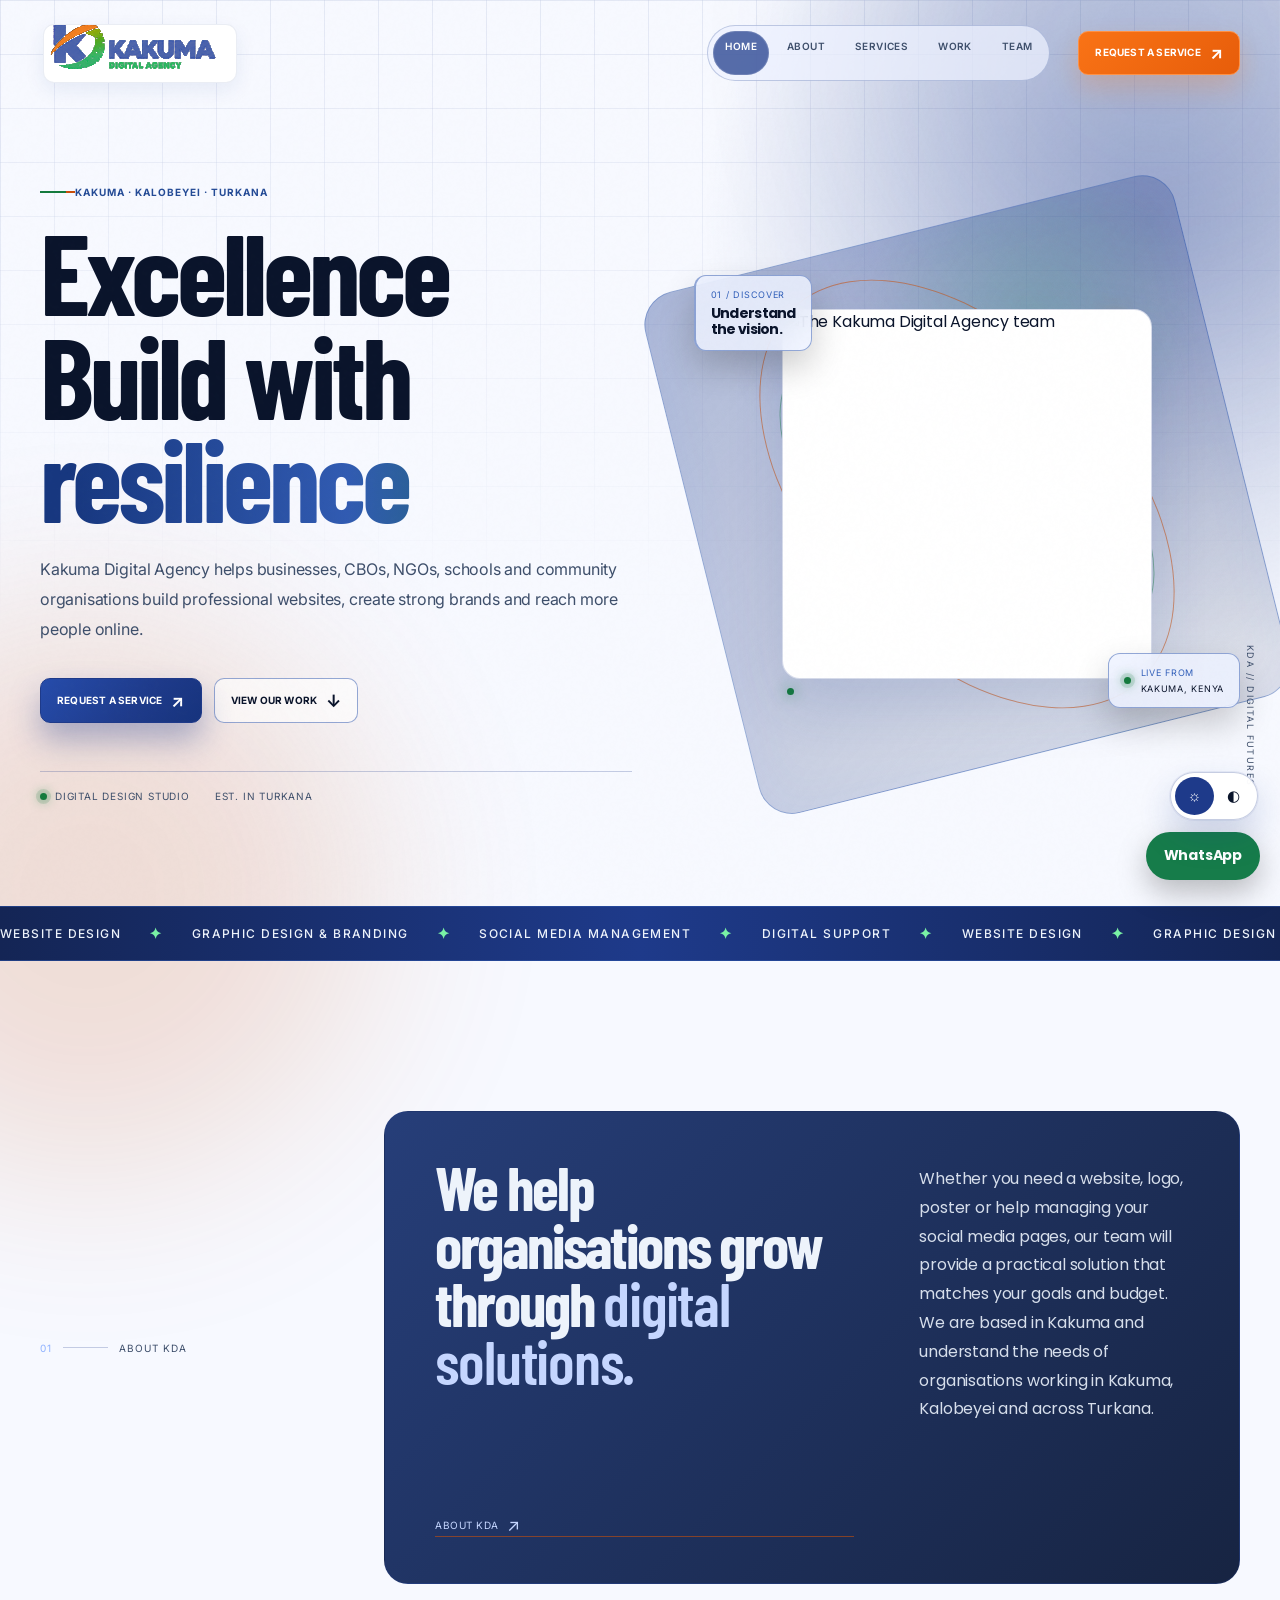
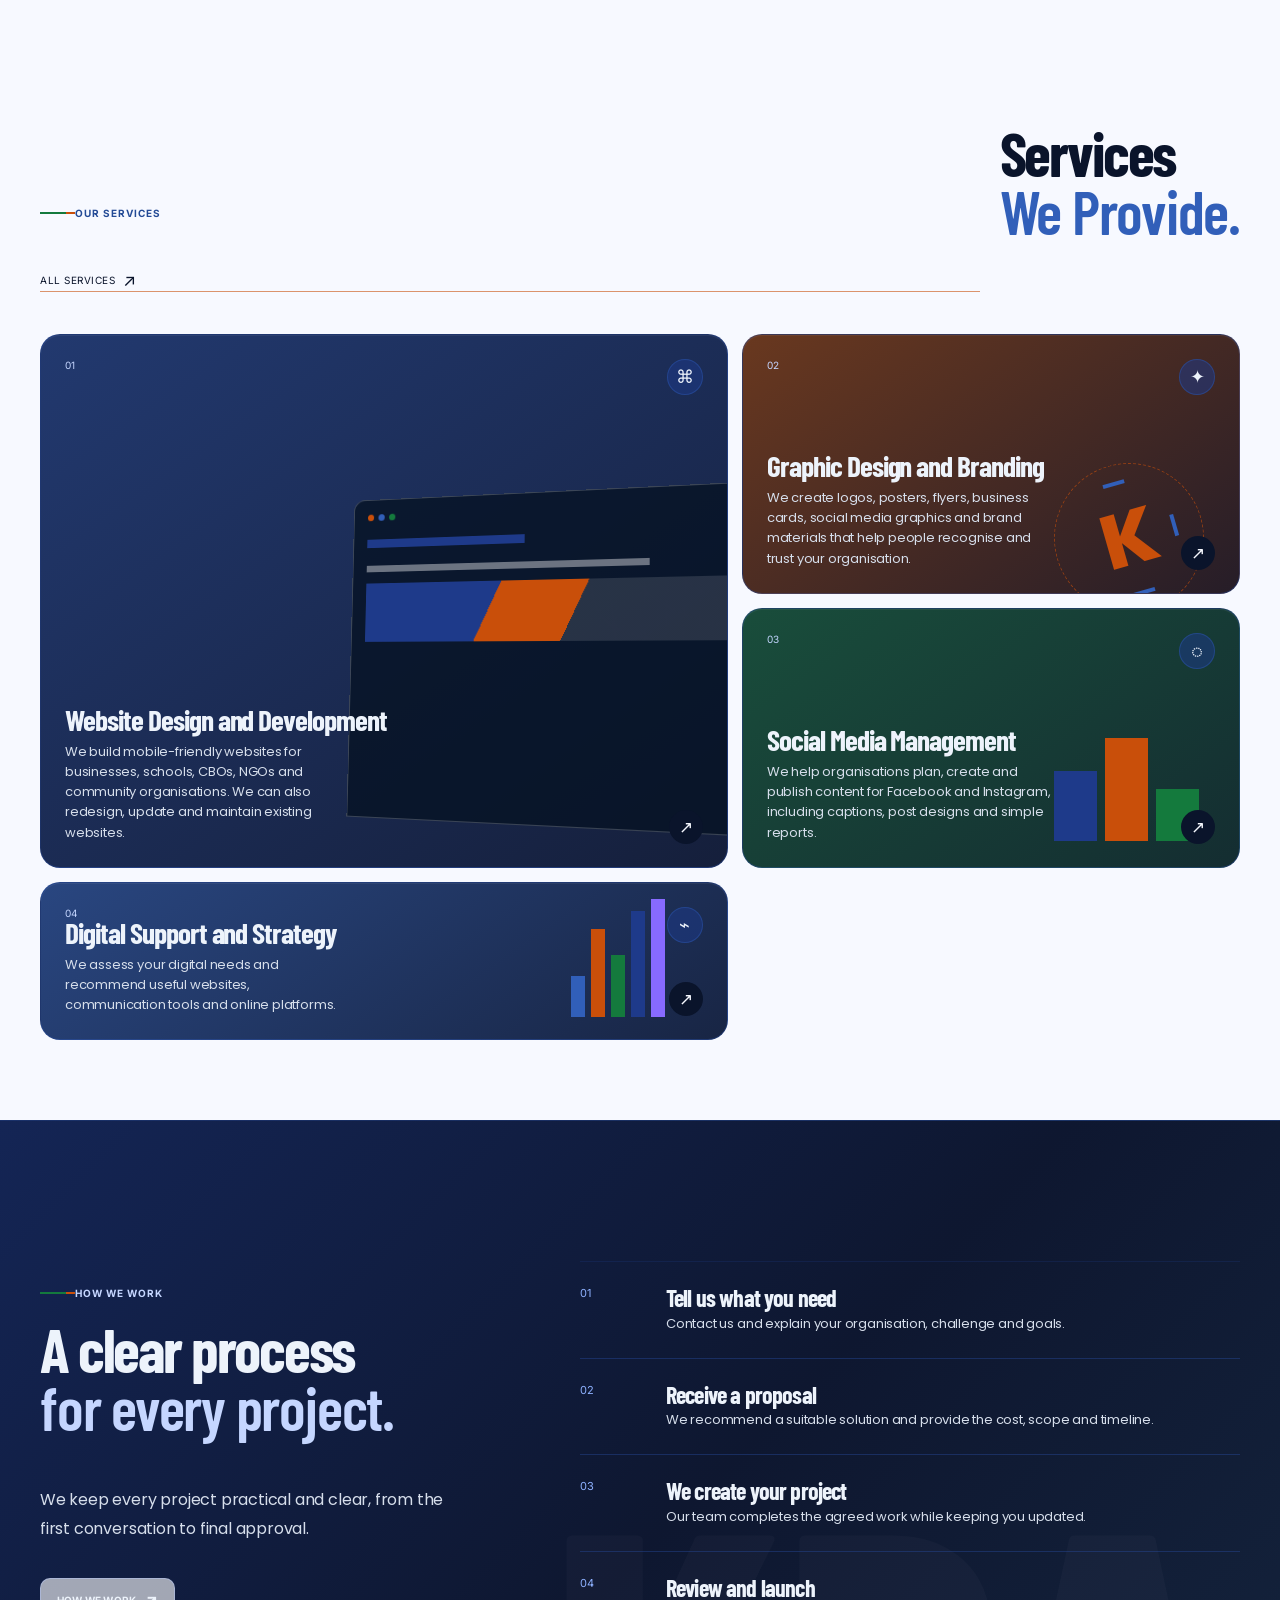
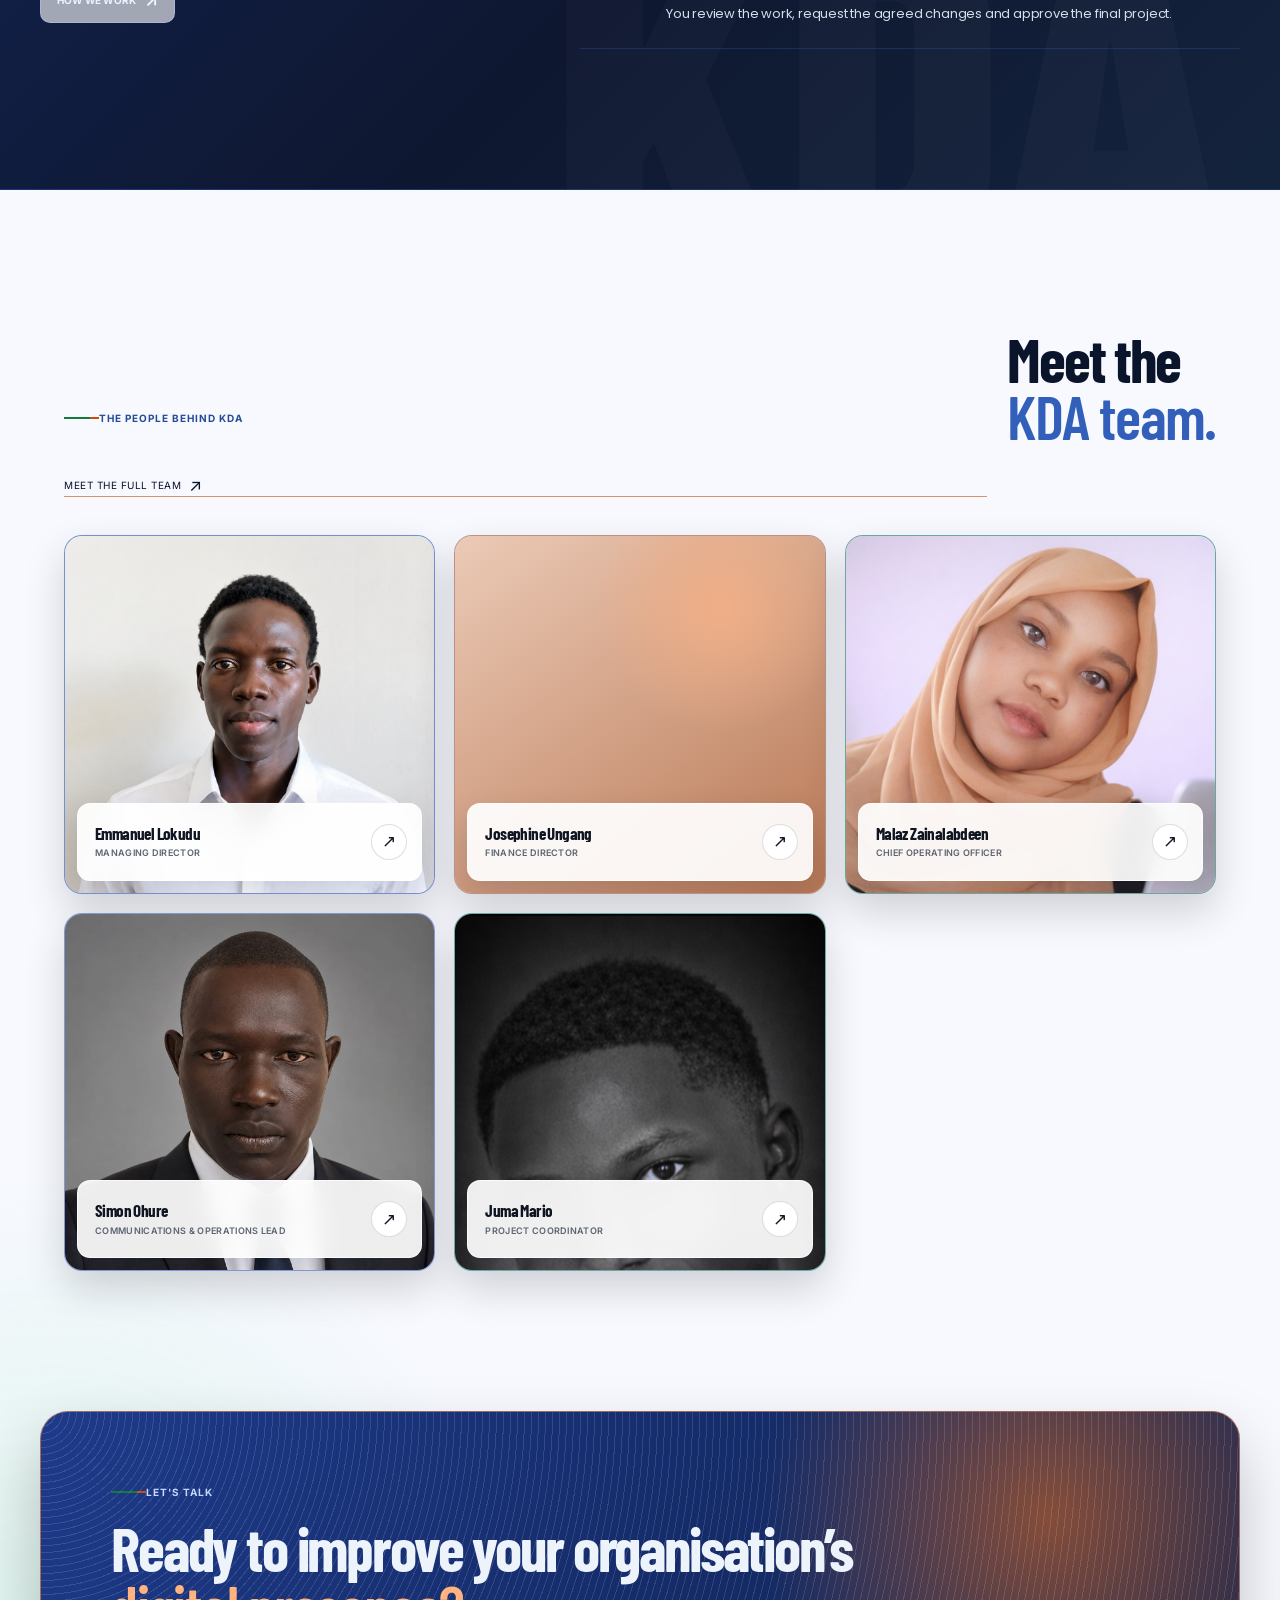
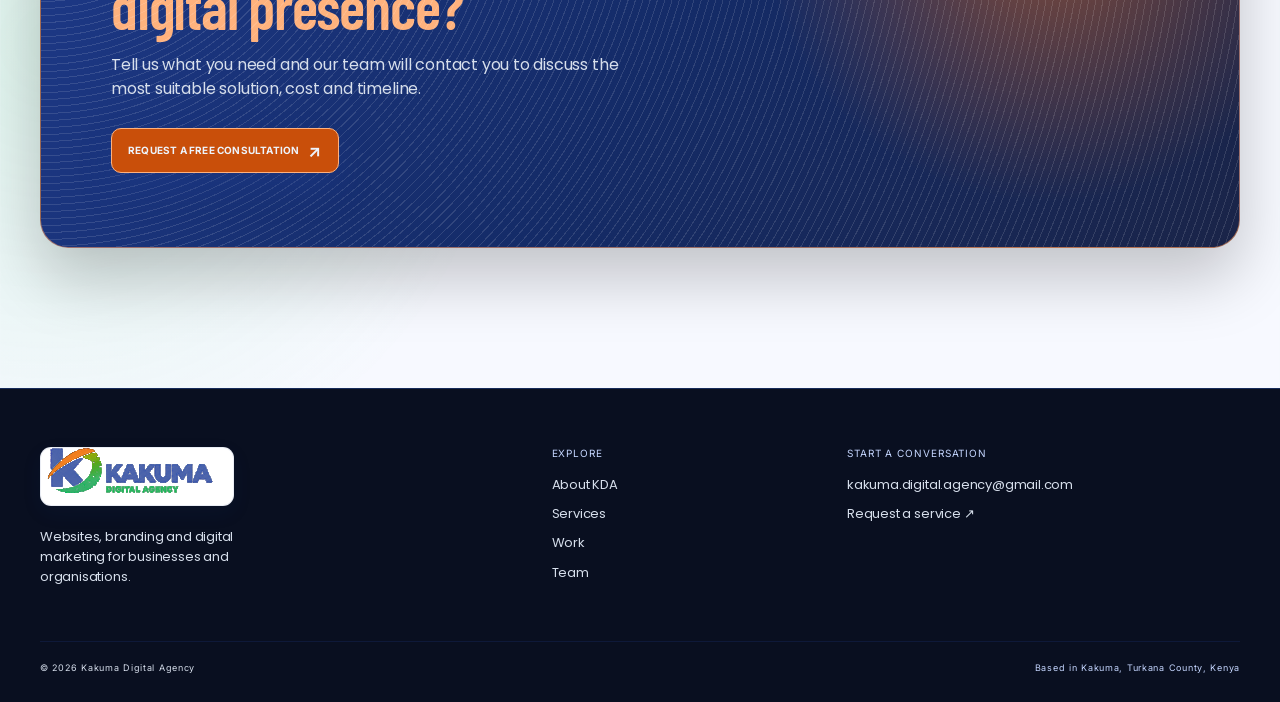
==== commit cfdc849c: "Scalable modification commit" ====
--- a/index.html
+++ b/index.html
@@ -5,23 +5,23 @@
     <meta name="viewport" content="width=device-width, initial-scale=1.0" />
     <meta
       name="description"
-      content="Kakuma Digital Agency is a youth-driven digital studio creating modern websites, brands and digital strategies from Turkana, Kenya."
+      content="Kakuma Digital Agency helps businesses and organisations build professional websites, create strong visual brands and reach more people online."
     />
     <meta name="theme-color" content="#f7f9ff" />
     <meta
       property="og:title"
-      content="Kakuma Digital Agency — Future of Kakuma"
-    />
+      content="Kakuma Digital Agency | Websites, Branding and Digital Marketing"
+    /> 
     <meta
       property="og:description"
-      content="Bold digital experiences for businesses and organisations across Turkana."
+      content="Professional websites, branding and digital marketing for businesses and organisations in Kakuma, Kalobeyei and Turkana."
     />
     <meta property="og:type" content="website" />
     <meta property="og:url" content="https://kakuma-digital-agency.vercel.app/" />
     <meta property="og:image" content="https://kakuma-digital-agency.vercel.app/assets/logo/kda-main-logo.png" />
     <link rel="canonical" href="https://kakuma-digital-agency.vercel.app/" />
 <link rel="icon" href="assets/logo/favicon.png" />
-    <title>Kakuma Digital Agency — Future of Kakuma</title>
+    <title>Kakuma Digital Agency | Websites, Branding and Digital Marketing</title>
     <link rel="preconnect" href="https://fonts.googleapis.com" />
     <link rel="preconnect" href="https://fonts.gstatic.com" crossorigin />
     <link
@@ -36,7 +36,7 @@
         "@type": "ProfessionalService",
         "name": "Kakuma Digital Agency",
         "alternateName": "KDA",
-        "description": "A youth-driven digital agency providing web design, brand identity, graphic design and social media management in Turkana County.",
+        "description": "Kakuma Digital Agency helps businesses and organisations build professional websites, create strong visual brands and reach more people online.",
         "areaServed": ["Kakuma", "Kalobeyei", "Turkana County"],
         "address": {
           "@type": "PostalAddress",
@@ -64,7 +64,7 @@
       </nav>
       <div class="header-actions">
         <a class="nav-cta" href="contact.html"
-          >Start a project <span>↗</span></a
+          >Request a Service <span>↗</span></a
         >
         <button
           class="menu-toggle"
@@ -92,18 +92,18 @@
         <div class="hero-copy" data-reveal>
           <p class="eyebrow"><i></i> KAKUMA · KALOBEYEI · TURKANA</p>
           <h1>
-            <span>Build local.</span><span class="hollow">Think global.</span>
+            <span>Excellence Build with</span><span class="hollow"> resilience</span>
           </h1>
           <p class="hero-text">
-            We bridge the digital divide with high-impact websites and practical
-            digital solutions for businesses, CBOs and humanitarian
-            organisations.
+            Kakuma Digital Agency helps businesses, CBOs, NGOs, schools and
+            community organisations build professional websites, create strong
+            brands and reach more people online.
           </p>
           <div class="hero-actions">
             <a class="button button-primary magnetic" href="contact.html"
-              >Launch your idea <span>↗</span></a
+              >Request a Service <span>↗</span></a
             ><a class="button button-ghost" href="work.html"
-              >Explore our work <span>↓</span></a
+              >View Our Work <span>↓</span></a
             >
           </div>
           <div class="signal-row">
@@ -119,7 +119,7 @@
           <div class="orbit-dot dot-b" aria-hidden="true"></div>
           <div class="logo-core hero-image">
             <img
-              src="assets/images/hero.jpg"
+              src="assets/images/team.jpg"
               width="1500"
               height="1000"
               alt="The Kakuma Digital Agency team"
@@ -139,15 +139,15 @@
 
       <section class="marquee" aria-label="KDA services">
         <div>
-          <span>WEB EXPERIENCES</span><b>✦</b><span>BRAND SYSTEMS</span><b>✦</b
-          ><span>CONTENT THAT MOVES</span><b>✦</b><span>DIGITAL STRATEGY</span
-          ><b>✦</b><span>WEB EXPERIENCES</span><b>✦</b><span>BRAND SYSTEMS</span
+          <span>WEBSITE DESIGN</span><b>✦</b><span>GRAPHIC DESIGN &amp; BRANDING</span><b>✦</b
+          ><span>SOCIAL MEDIA MANAGEMENT</span><b>✦</b><span>DIGITAL SUPPORT</span
+          ><b>✦</b><span>WEBSITE DESIGN</span><b>✦</b><span>GRAPHIC DESIGN &amp; BRANDING</span
           ><b>✦</b>
         </div>
         <div>
-          <span>WEB EXPERIENCES</span><b>✦</b><span>BRAND SYSTEMS</span><b>✦</b
-          ><span>CONTENT THAT MOVES</span><b>✦</b><span>DIGITAL STRATEGY</span
-          ><b>✦</b><span>WEB EXPERIENCES</span><b>✦</b><span>BRAND SYSTEMS</span
+          <span>WEBSITE DESIGN</span><b>✦</b><span>GRAPHIC DESIGN &amp; BRANDING</span><b>✦</b
+          ><span>SOCIAL MEDIA MANAGEMENT</span><b>✦</b><span>DIGITAL SUPPORT</span
+          ><b>✦</b><span>WEBSITE DESIGN</span><b>✦</b><span>GRAPHIC DESIGN &amp; BRANDING</span
           ><b>✦</b>
         </div>
       </section>
@@ -155,25 +155,26 @@
       <section class="intro-section page-shell section-pad">
         <div class="section-index" data-reveal>
           <span>01</span><i></i>
-          <p>THE KDA SIGNAL</p>
+          <p>ABOUT KDA</p>
         </div>
         <div class="statement" data-reveal>
-          <h2>Good work should feel <em>ahead of its time.</em></h2>
+          <h2>We help organisations grow through <em>digital solutions.</em></h2>
           <p>
-            We combine sharp creative direction, thoughtful design and practical
-            technology to help local ideas travel further. KDA is built for the
-            people shaping what comes next in Turkana.
+            Whether you need a website, logo, poster or help managing your social
+            media pages, our team will provide a practical solution that matches
+            your goals and budget. We are based in Kakuma and understand the needs
+            of organisations working in Kakuma, Kalobeyei and across Turkana.
           </p>
           <a class="text-link" href="about.html"
-            >See the KDA story <span>↗</span></a
+            >About KDA <span>↗</span></a
           >
         </div>
       </section>
 
       <section class="bento-section page-shell" id="services">
         <div class="section-heading" data-reveal>
-          <p class="eyebrow"><i></i> WHAT WE BUILD</p>
-          <h2>One studio.<br /><em>Many possibilities.</em></h2>
+          <p class="eyebrow"><i></i> OUR SERVICES</p>
+          <h2>Services<br /><em>We Provide.</em></h2>
           <a class="text-link" href="services.html"
             >All services <span>↗</span></a
           >
@@ -183,10 +184,11 @@
             <span class="bento-num">01</span>
             <div class="bento-icon">⌘</div>
             <div>
-              <h3>Web experiences</h3>
+              <h3>Website Design and Development</h3>
               <p>
-                Fast, clear websites that work as hard as your organisation
-                does.
+                We build mobile-friendly websites for businesses, schools, CBOs,
+                NGOs and community organisations. We can also redesign, update and
+                maintain existing websites.
               </p>
             </div>
             <a href="services.html" aria-label="Explore website design">↗</a>
@@ -198,9 +200,11 @@
             <span class="bento-num">02</span>
             <div class="bento-icon">✦</div>
             <div>
-              <h3>Brand systems</h3>
+              <h3>Graphic Design and Branding</h3>
               <p>
-                Identities with the clarity and confidence to be remembered.
+                We create logos, posters, flyers, business cards, social media
+                graphics and brand materials that help people recognise and trust
+                your organisation.
               </p>
             </div>
             <a href="services.html" aria-label="Explore brand identity">↗</a>
@@ -212,9 +216,10 @@
             <span class="bento-num">03</span>
             <div class="bento-icon">◌</div>
             <div>
-              <h3>Social momentum</h3>
+              <h3>Social Media Management</h3>
               <p>
-                Ideas, campaigns and content that keep your people connected.
+                We help organisations plan, create and publish content for Facebook
+                and Instagram, including captions, post designs and simple reports.
               </p>
             </div>
             <a href="services.html" aria-label="Explore social media management"
@@ -228,8 +233,8 @@
             <span class="bento-num">04</span>
             <div class="bento-icon">⌁</div>
             <div>
-              <h3>Digital direction</h3>
-              <p>Practical strategy for your next clear, confident move.</p>
+              <h3>Digital Support and Strategy</h3>
+              <p>We assess your digital needs and recommend useful websites, communication tools and online platforms.</p>
             </div>
             <a href="services.html" aria-label="Explore digital strategy">↗</a>
             <div class="data-mock" aria-hidden="true">
@@ -242,43 +247,43 @@
       <section class="process-section section-pad">
         <div class="page-shell process-layout">
           <div class="process-copy" data-reveal>
-            <p class="eyebrow"><i></i> OUR OPERATING SYSTEM</p>
-            <h2>Clear thinking.<br /><em>Real momentum.</em></h2>
+            <p class="eyebrow"><i></i> HOW WE WORK</p>
+            <h2>A clear process<br /><em>for every project.</em></h2>
             <p>
-              Big ideas deserve a simple process. KDA brings focus to every
-              stage, so you always know what we are building and why.
+              We keep every project practical and clear, from the first
+              conversation to final approval.
             </p>
             <a class="button button-ghost" href="about.html"
-              >How KDA works <span>↗</span></a
+              >How We Work <span>↗</span></a
             >
           </div>
           <ol class="process-steps">
             <li data-reveal>
               <span>01</span>
               <div>
-                <h3>Listen</h3>
-                <p>We begin with context, not assumptions.</p>
+                <h3>Tell us what you need</h3>
+                <p>Contact us and explain your organisation, challenge and goals.</p>
               </div>
             </li>
             <li data-reveal>
               <span>02</span>
               <div>
-                <h3>Shape</h3>
-                <p>We turn the right insight into a focused direction.</p>
+                <h3>Receive a proposal</h3>
+                <p>We recommend a suitable solution and provide the cost, scope and timeline.</p>
               </div>
             </li>
             <li data-reveal>
               <span>03</span>
               <div>
-                <h3>Make</h3>
-                <p>We design, build and refine with intention.</p>
+                <h3>We create your project</h3>
+                <p>Our team completes the agreed work while keeping you updated.</p>
               </div>
             </li>
             <li data-reveal>
               <span>04</span>
               <div>
-                <h3>Move</h3>
-                <p>We launch work made for the real world.</p>
+                <h3>Review and launch</h3>
+                <p>You review the work, request the agreed changes and approve the final project.</p>
               </div>
             </li>
           </ol>
@@ -296,12 +301,12 @@
         <div class="home-team-grid">
           <article class="home-team-card member-em" data-reveal>
             <div class="home-team-portrait has-photo">
-              <img src="assets/images/Emmanuel.jpg" alt="Emmanuel Lokudu" loading="lazy" decoding="async" />
+              <img src="assets/images/lokudu.png" alt="Emmanuel Lokudu" loading="lazy" decoding="async" />
             </div>
             <div class="home-team-meta">
               <div>
                 <h3>Emmanuel Lokudu</h3>
-                <p>Chief Executive Officer</p>
+                <p>Managing Director</p>
               </div>
               <a href="team.html" aria-label="View Emmanuel Lokudu’s profile">↗</a>
             </div>
@@ -359,14 +364,14 @@
 
       <section class="cta-panel page-shell" data-reveal>
         <div class="cta-noise" aria-hidden="true"></div>
-        <p class="eyebrow"><i></i> YOUR NEXT CHAPTER</p>
-        <h2>Make your digital presence <em>mean something.</em></h2>
+        <p class="eyebrow"><i></i> LET'S TALK</p>
+        <h2>Ready to improve your organisation’s <em>digital presence?</em></h2>
         <p>
-          Bring the idea. KDA will help you give it form, direction and
-          momentum.
+          Tell us what you need and our team will contact you to discuss the
+          most suitable solution, cost and timeline.
         </p>
         <a class="button button-primary magnetic" href="contact.html"
-          >Start your project <span>↗</span></a
+          >Request a Free Consultation <span>↗</span></a
         >
       </section>
     </main>
@@ -379,7 +384,7 @@
               src="assets/logo/kda-main-logo-optimized.png" width="460" height="307"
               alt="Future of Kakuma Digital Agency"
           /></a>
-          <p>Digital experiences for the future of Kakuma.</p>
+          <p>Websites, branding and digital marketing for businesses and organisations.</p>
         </div>
         <div>
           <span>EXPLORE</span><a href="about.html">About KDA</a
@@ -390,12 +395,12 @@
           <span>START A CONVERSATION</span
           ><a href="mailto:kakuma.digital.agency@gmail.com"
             >kakuma.digital.agency@gmail.com</a
-          ><a href="contact.html">Send a project brief ↗</a>
+          ><a href="contact.html">Request a service ↗</a>
         </div>
       </div>
       <div class="page-shell footer-bottom">
         <p>© <span id="year"></span> Kakuma Digital Agency</p>
-        <p>BUILT IN TURKANA · MADE TO MOVE</p>
+        <p>Based in Kakuma, Turkana County, Kenya</p>
       </div>
     </footer>
     <script src="site-config.js"></script>
--- a/styles.css
+++ b/styles.css
@@ -1227,6 +1227,44 @@
   font-size: 16px;
   line-height: 1.8;
 }
+.vision-mission-section {
+  display: grid;
+  grid-template-columns: 0.7fr 1.3fr;
+  gap: 78px;
+  align-items: start;
+}
+.vision-mission-grid {
+  display: grid;
+  gap: 18px;
+}
+.vision-mission-card {
+  min-height: 218px;
+  padding: 30px 32px;
+  border: 1px solid color-mix(in srgb, var(--blue-glow) 28%, var(--line));
+  border-radius: 18px;
+  background: linear-gradient(
+    135deg,
+    color-mix(in srgb, var(--surface) 88%, transparent),
+    color-mix(in srgb, var(--blue) 14%, var(--surface))
+  );
+  box-shadow: var(--shadow);
+}
+.vision-mission-card > span {
+  color: var(--blue-glow);
+  font: 10px var(--mono);
+  letter-spacing: 0.08em;
+}
+.vision-mission-card h3 {
+  margin: 20px 0 12px;
+  font-size: 28px;
+}
+.vision-mission-card blockquote {
+  max-width: 680px;
+  margin: 0;
+  color: var(--muted);
+  font-size: 16px;
+  line-height: 1.75;
+}
 .values-section {
   margin: 130px 0 0;
   background: color-mix(in srgb, var(--ink-2) 68%, transparent);
@@ -2017,6 +2055,7 @@
   }
   .process-layout,
   .manifesto,
+  .vision-mission-section,
   .story-panel,
   .contact-layout {
     grid-template-columns: 1fr;
@@ -2196,6 +2235,16 @@
   }
   .manifesto {
     gap: 36px;
+  }
+  .vision-mission-section {
+    gap: 32px;
+  }
+  .vision-mission-card {
+    min-height: 0;
+    padding: 26px 22px;
+  }
+  .vision-mission-card h3 {
+    font-size: 25px;
   }
   .manifesto-mark {
     width: 230px;
@@ -3605,6 +3654,11 @@
 body[data-theme="light"] .mini-team-grid article,
 body[data-theme="light"] .stage-one {
   background: linear-gradient(145deg, #29477e, #17213c);
+}
+
+/* Unverified profile links are intentionally not shown to visitors. */
+.team-grid .social-icon.is-pending {
+  display: none;
 }
 
 body[data-theme="light"] .stage-balwa {
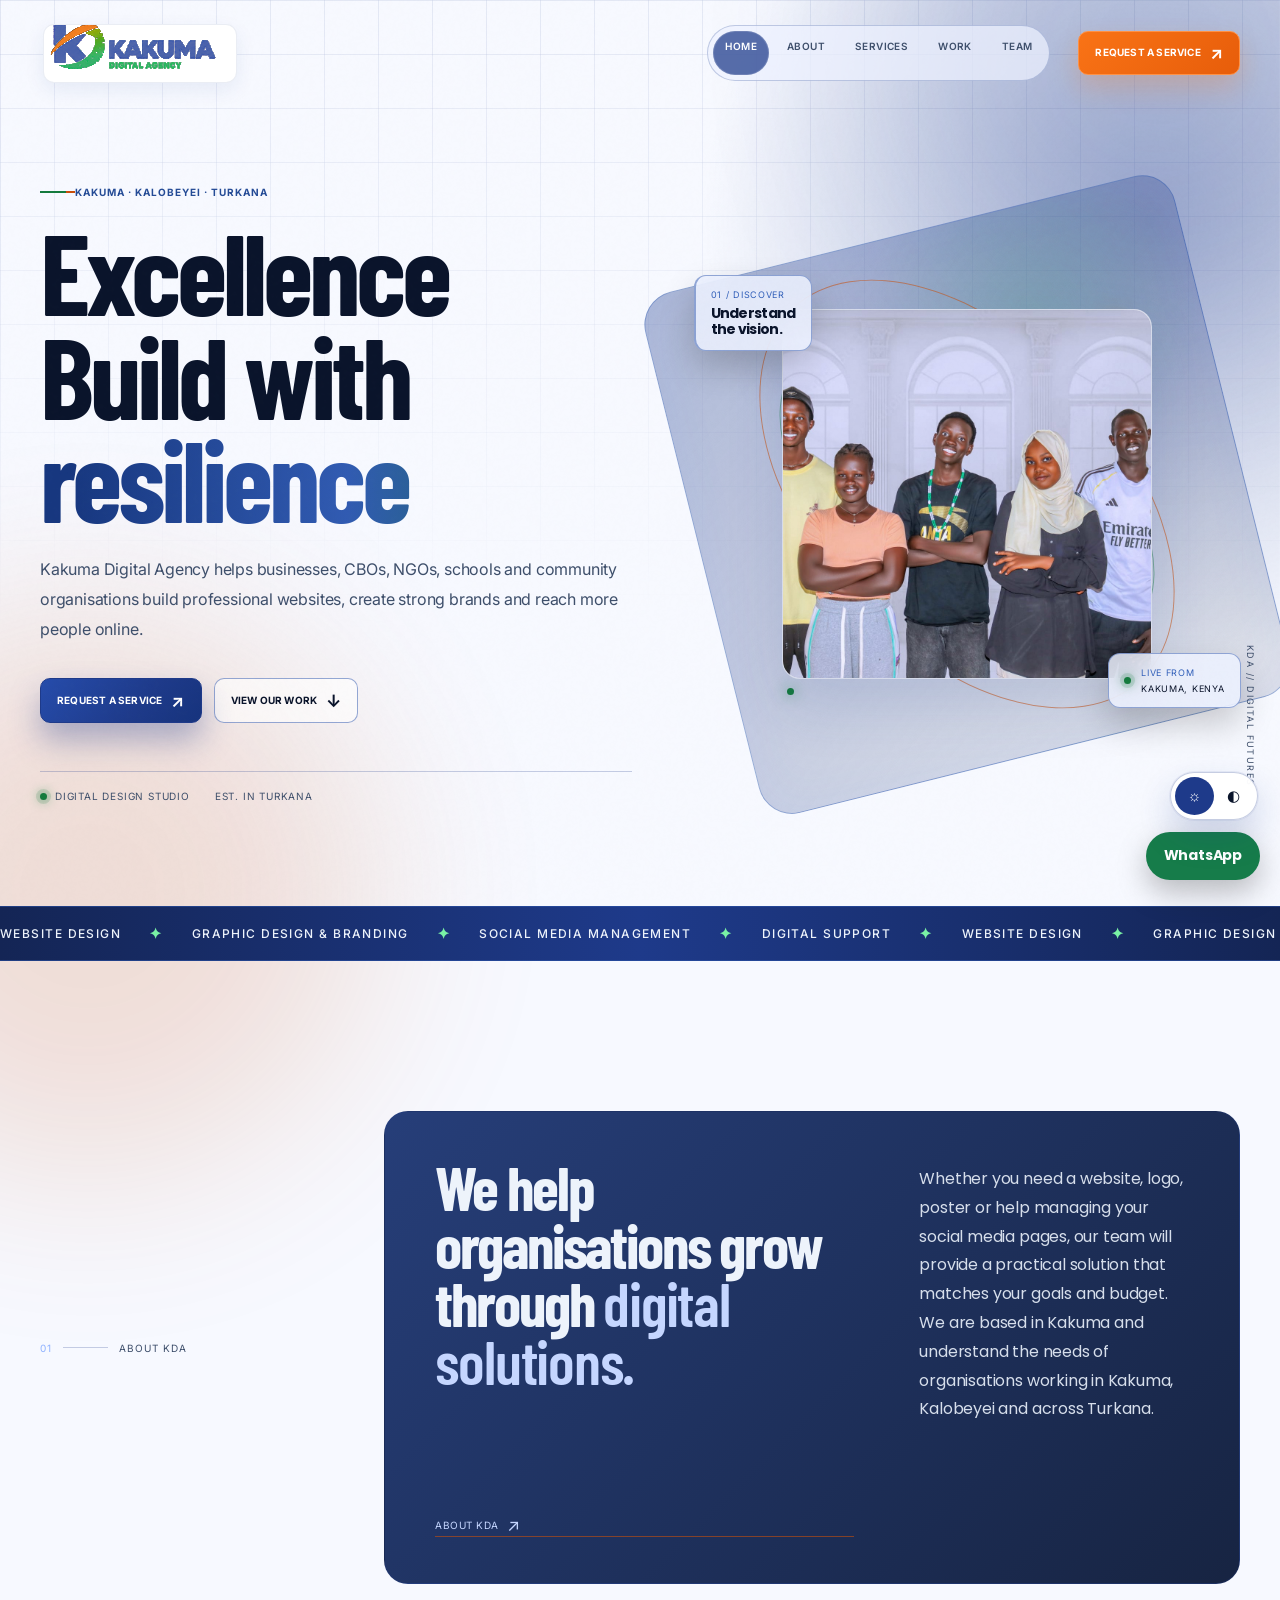
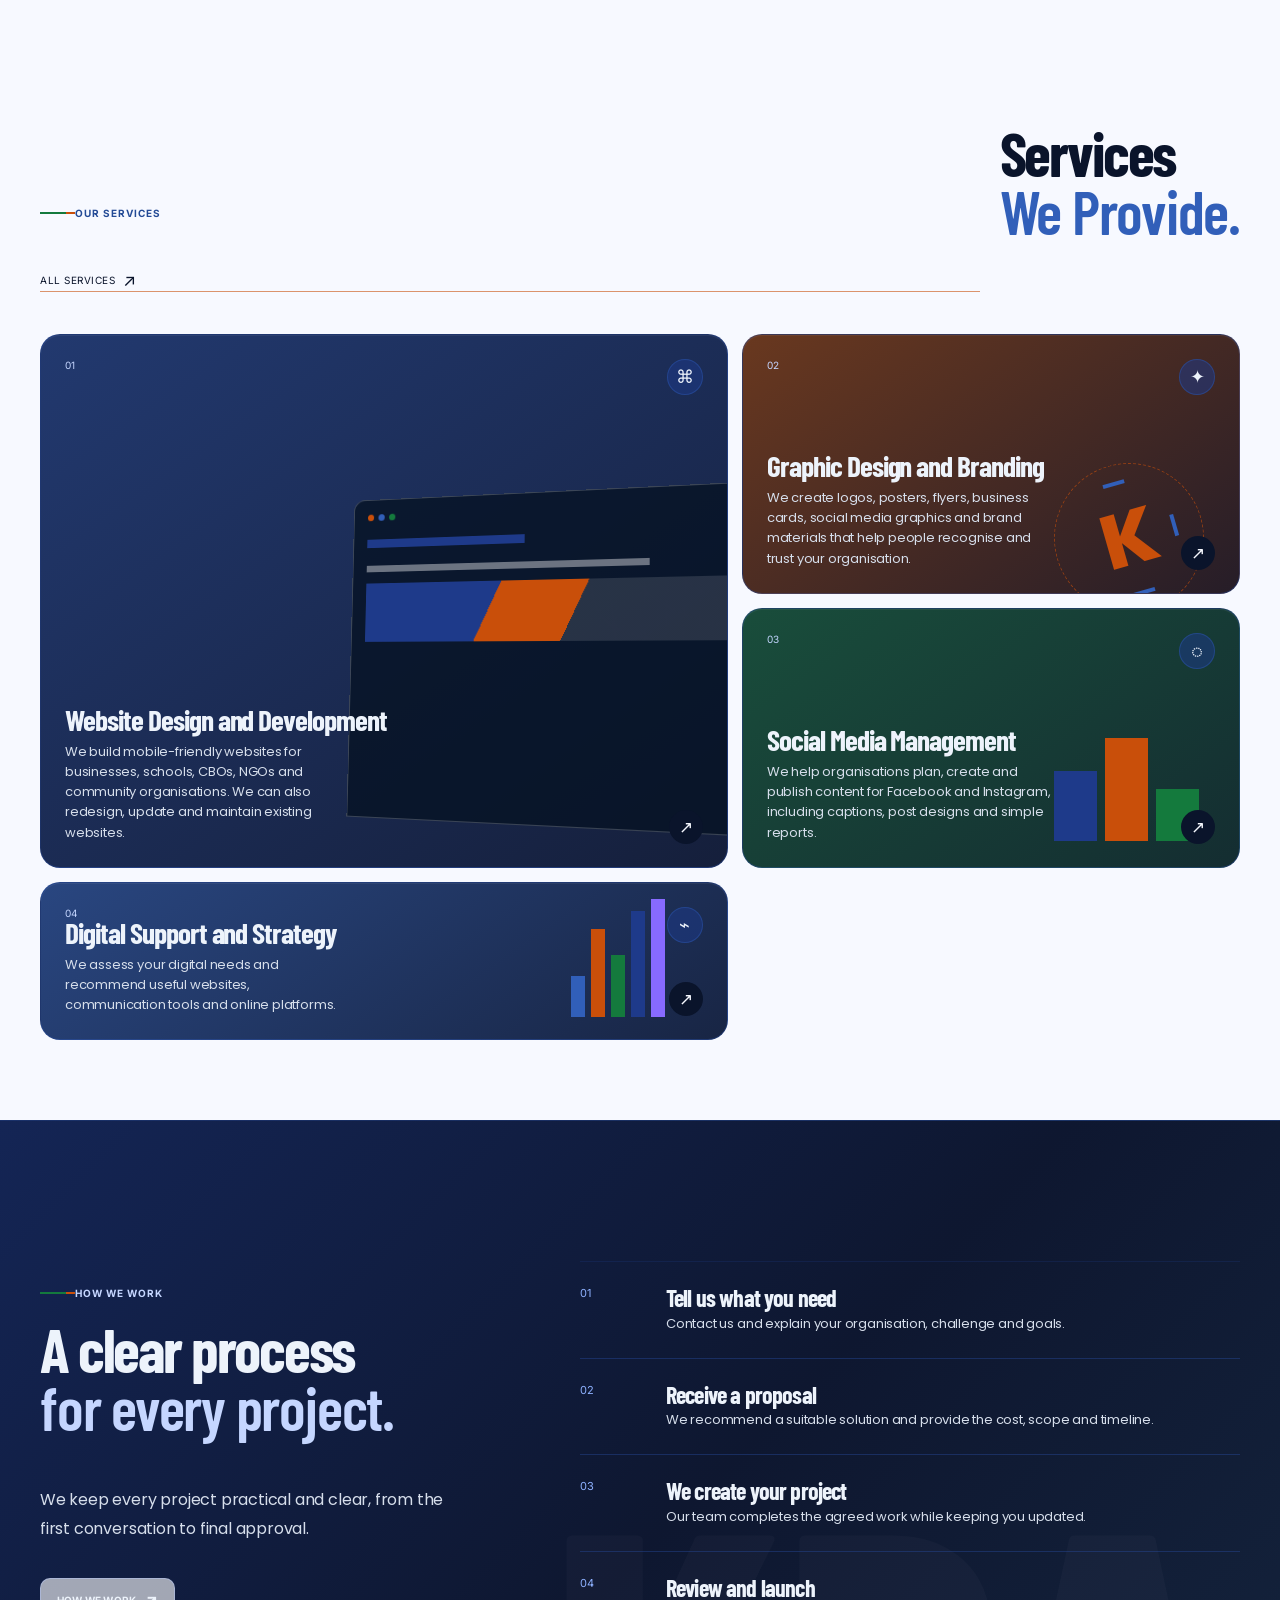
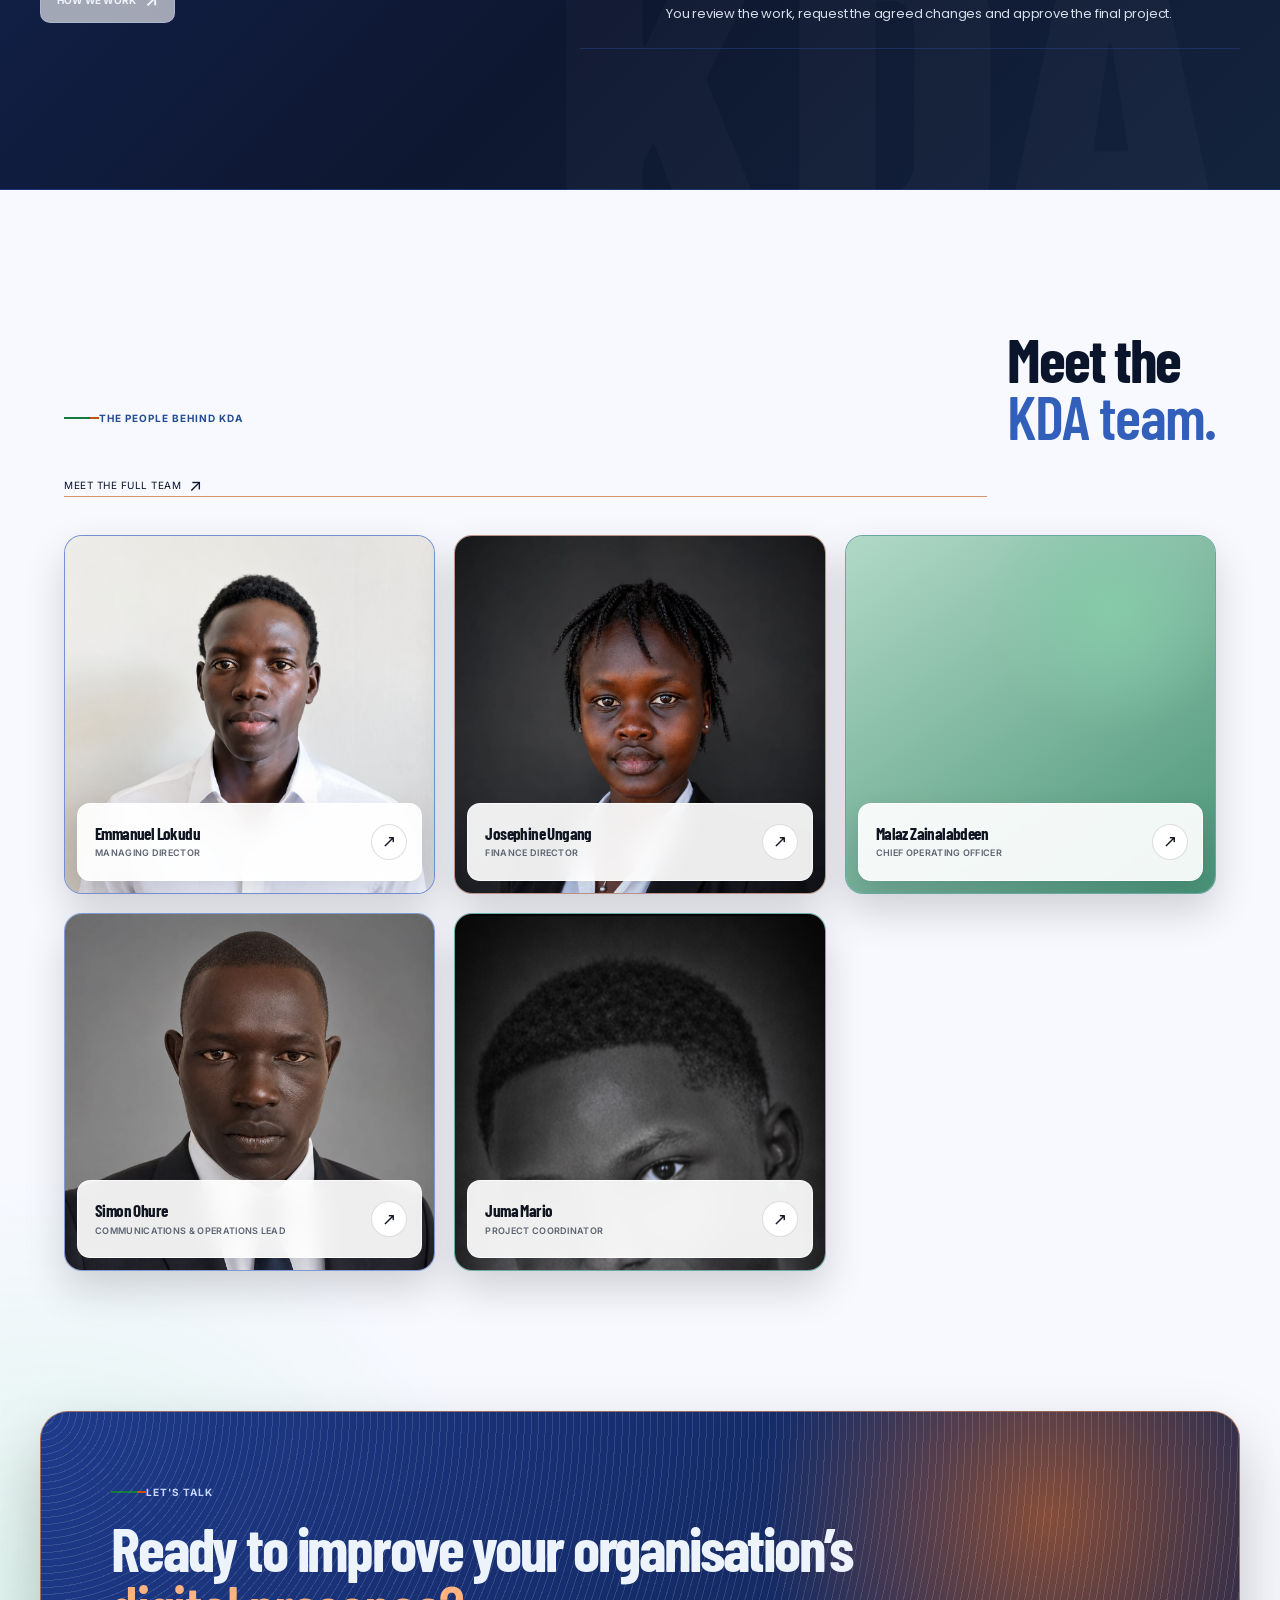
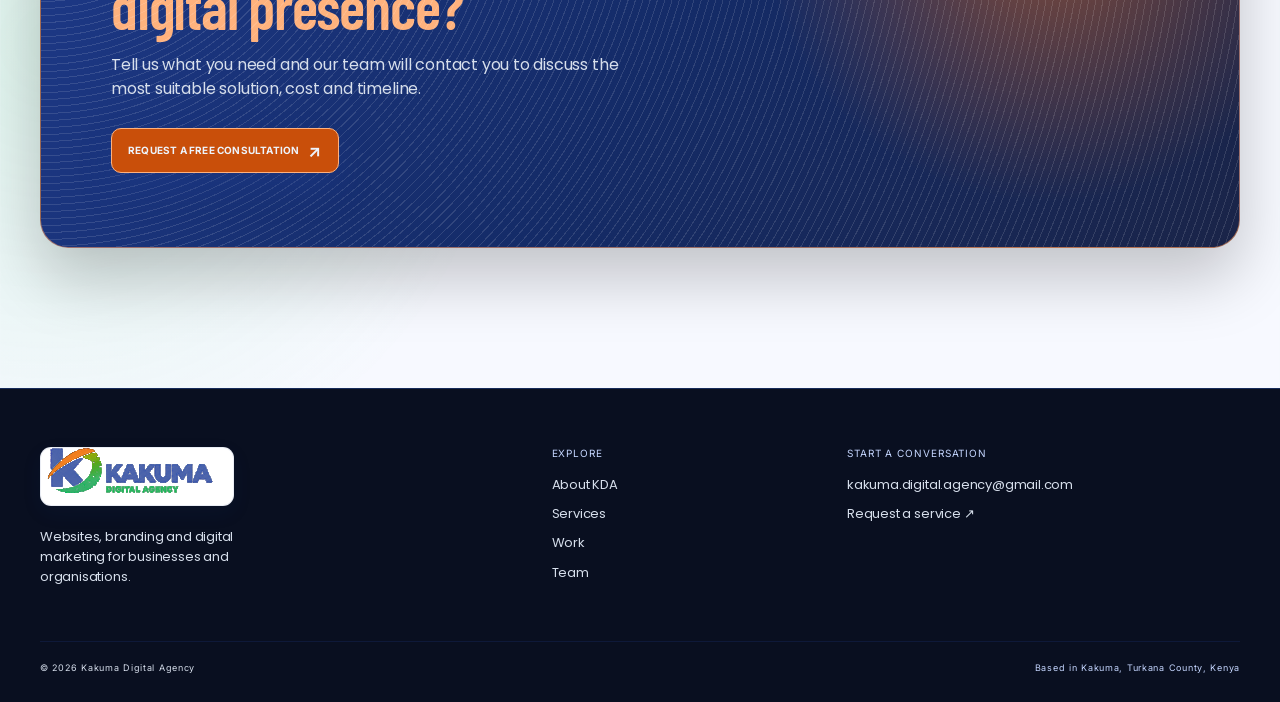
==== commit 530d24f4: "modified hero and about team picture" ====
--- a/index.html
+++ b/index.html
@@ -119,7 +119,7 @@
           <div class="orbit-dot dot-b" aria-hidden="true"></div>
           <div class="logo-core hero-image">
             <img
-              src="assets/images/team.jpg"
+              src="assets/images/Team.jpg"
               width="1500"
               height="1000"
               alt="The Kakuma Digital Agency team"
